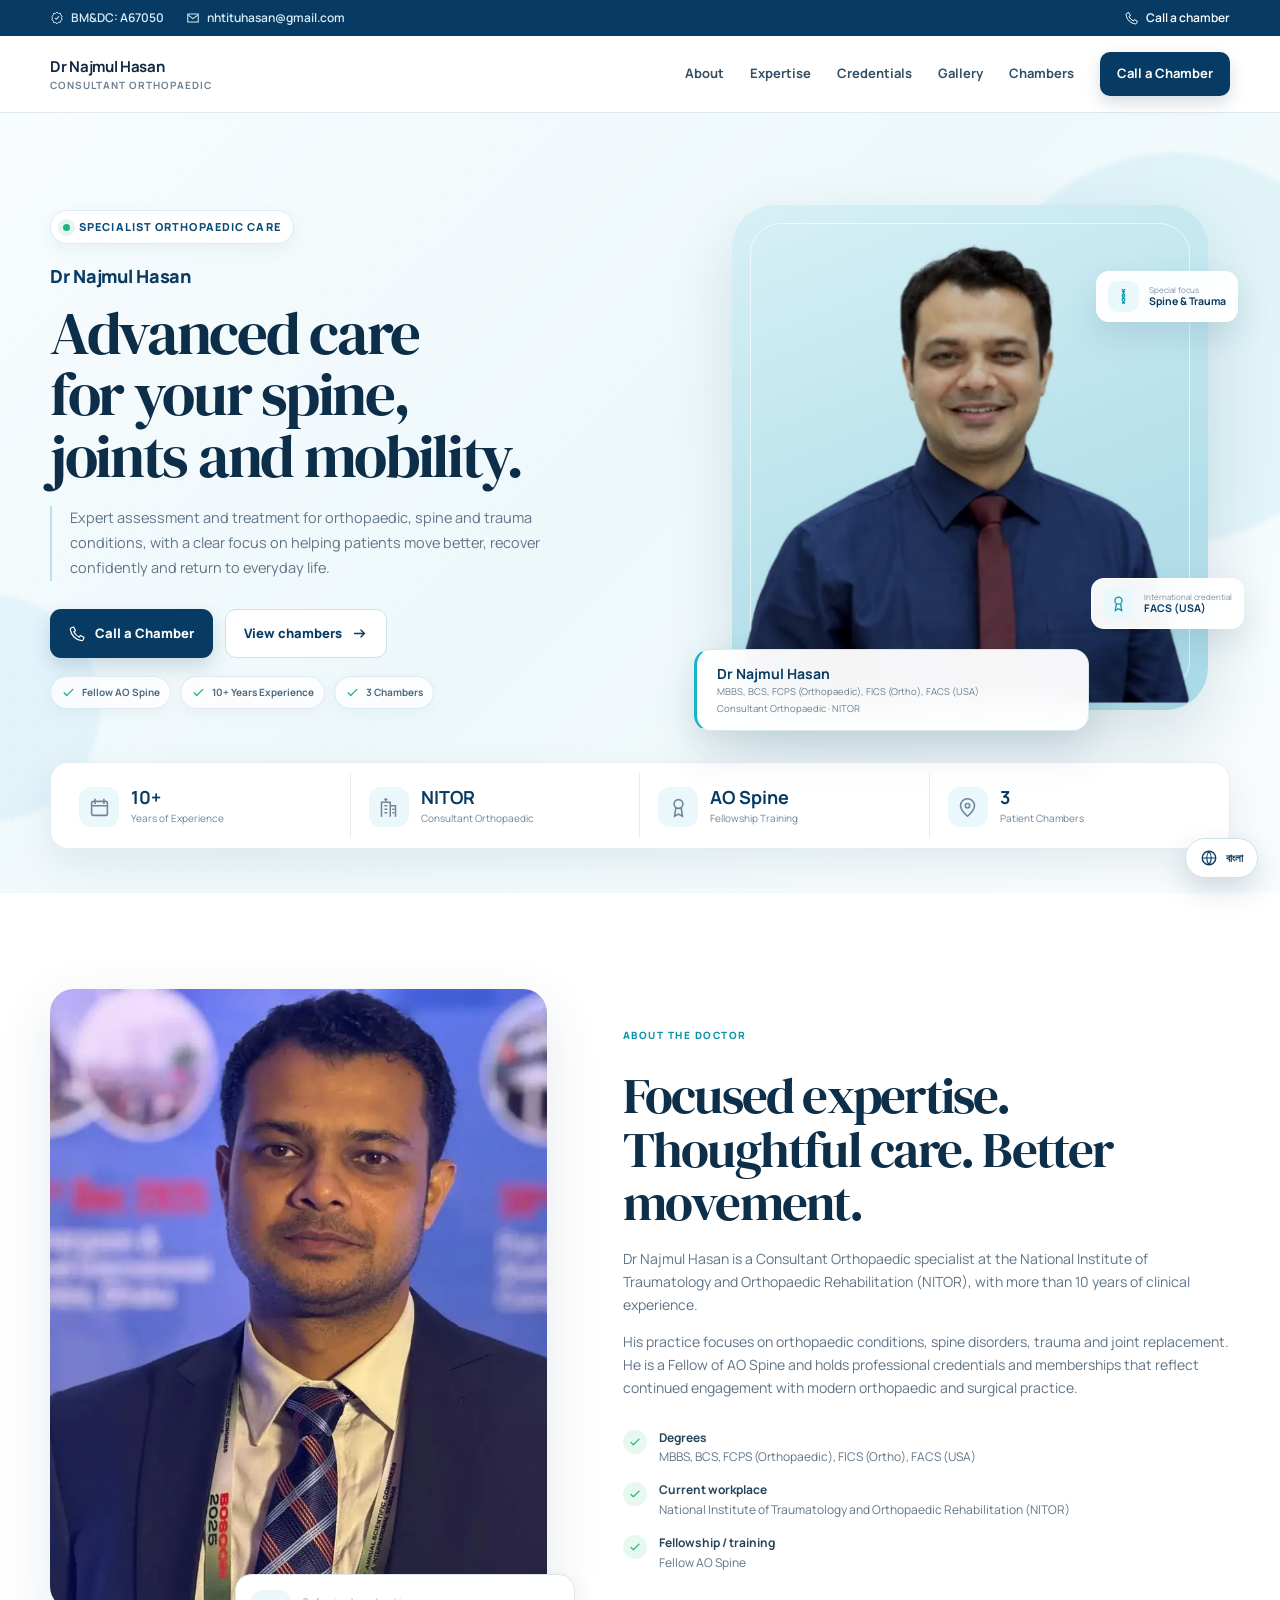
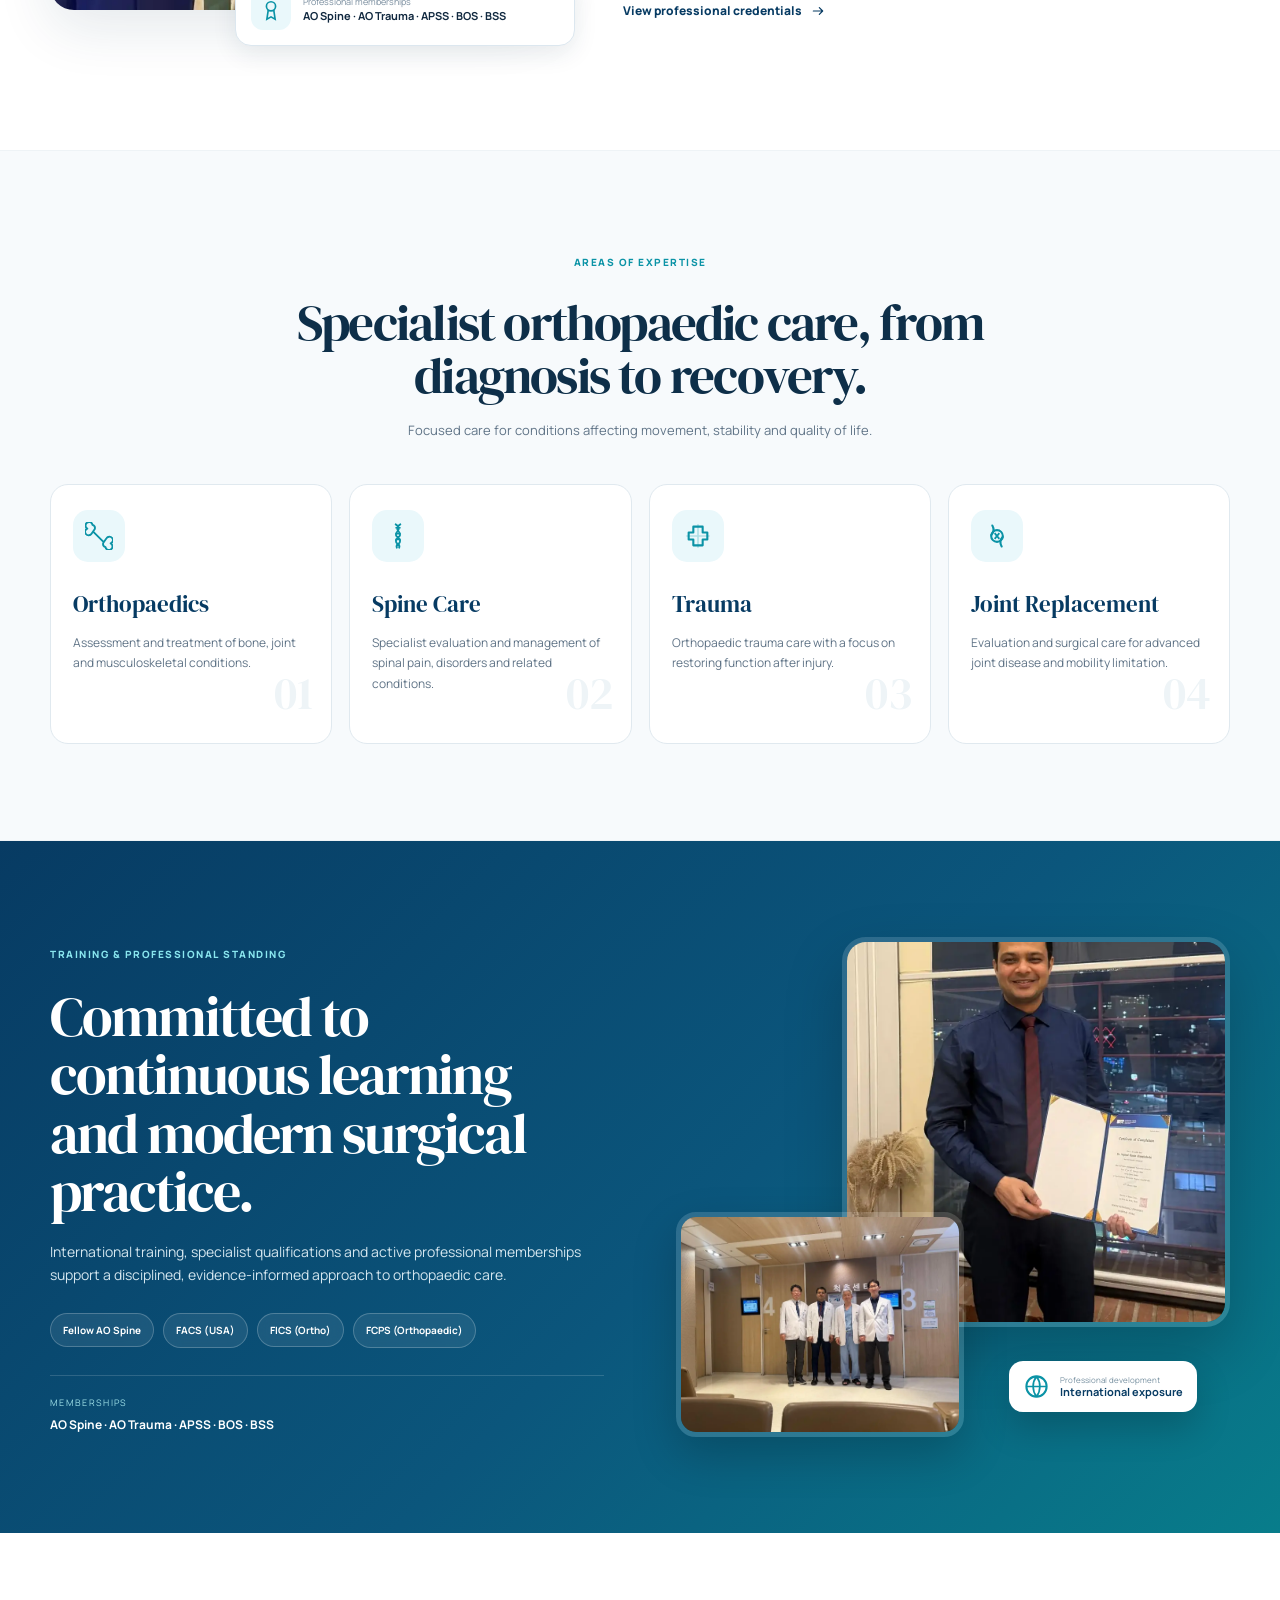
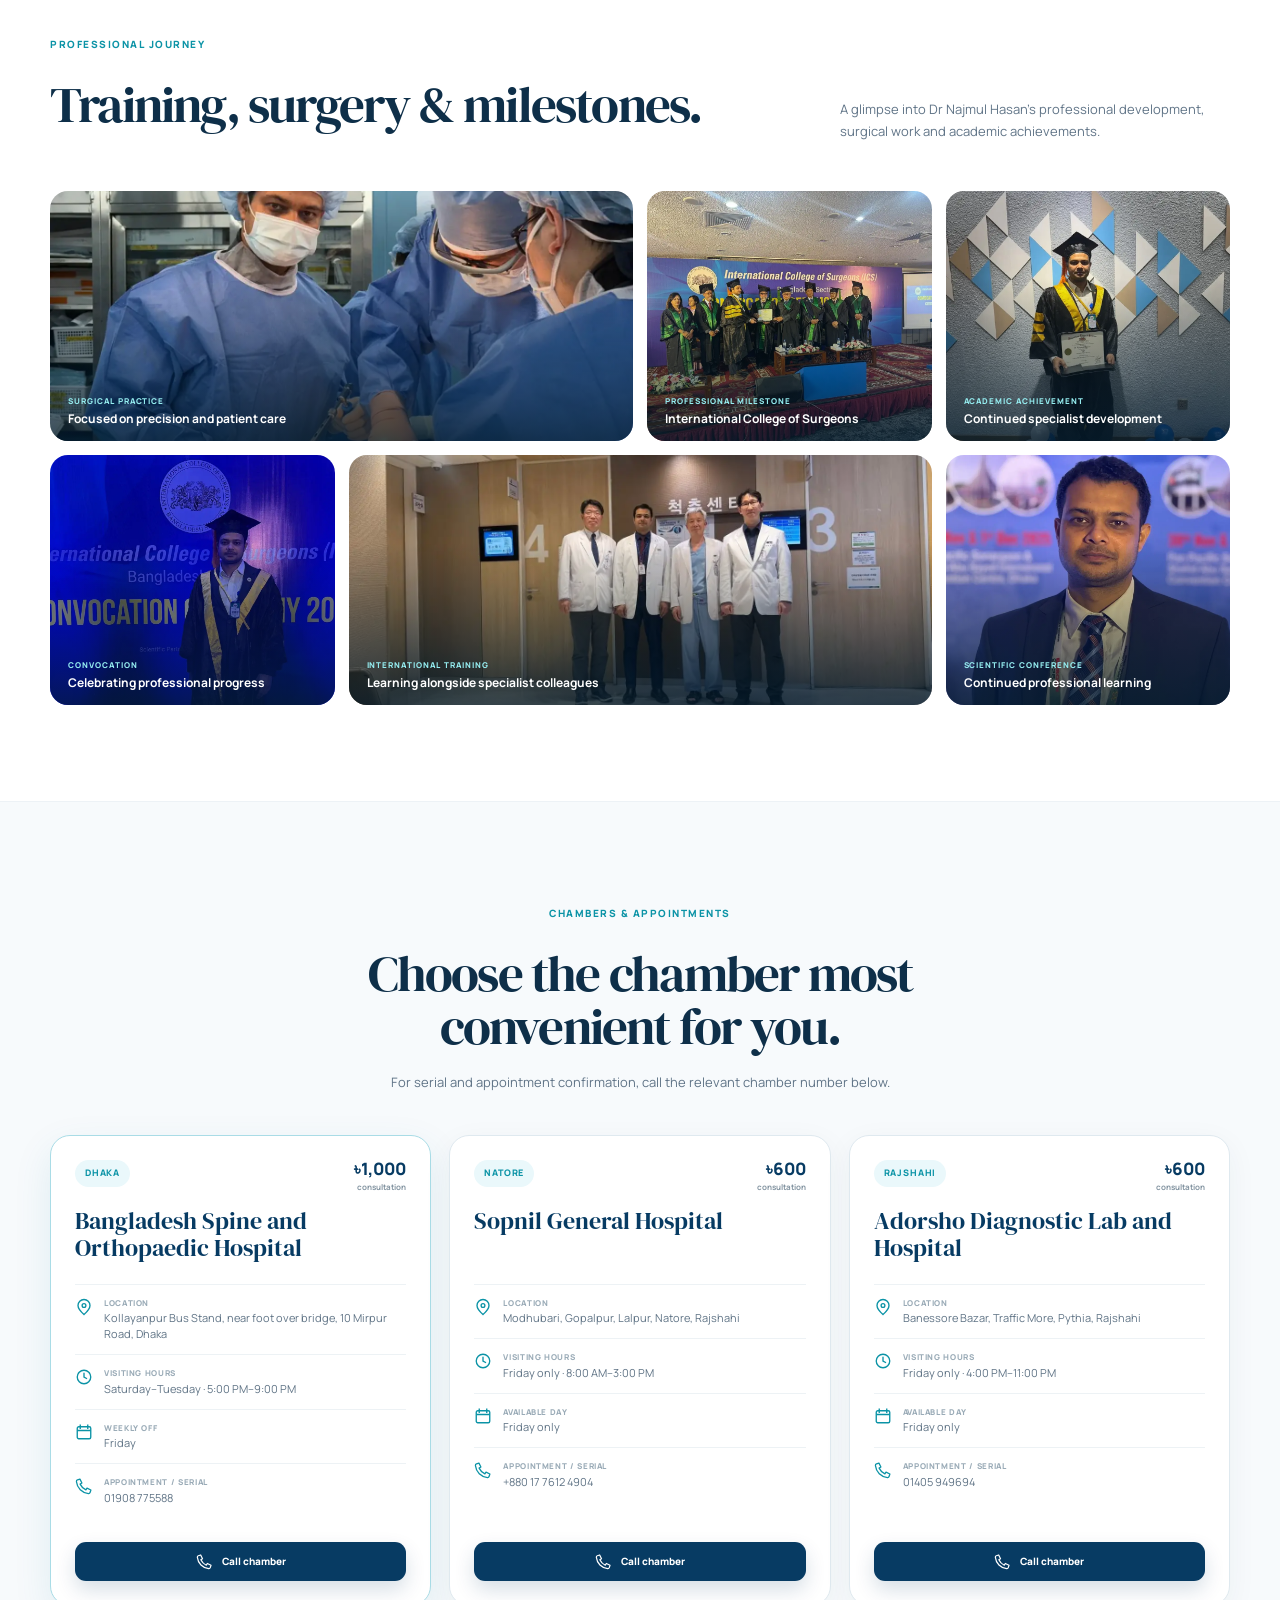
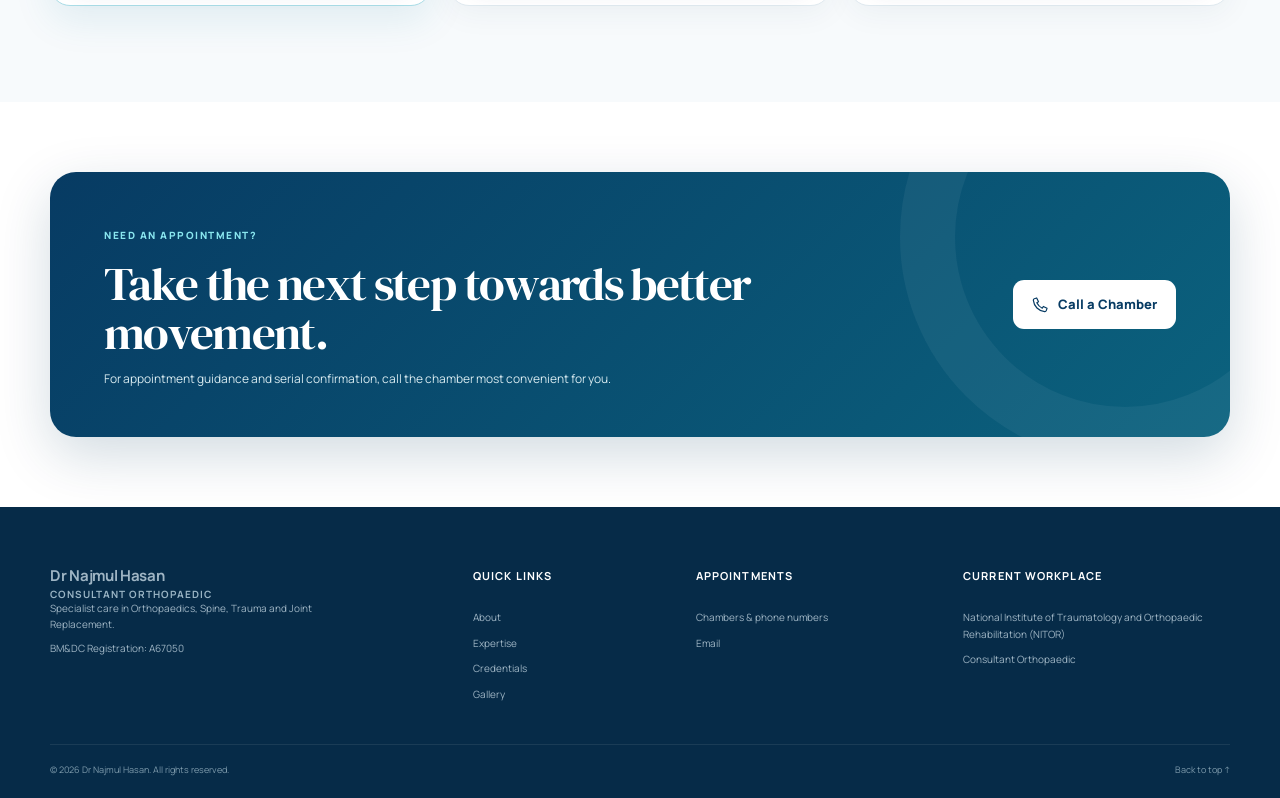
==== index.html @ d7fd998d "Add files via upload Complete files uploaded" ====
<!DOCTYPE html>

<html dir="ltr" lang="en">
<head>
<meta charset="utf-8"/>
<meta content="width=device-width, initial-scale=1" name="viewport"/>
<meta content="Dr Najmul Hasan is a Consultant Orthopaedic at NITOR, specialising in orthopaedics, spine, trauma and joint replacement. View chamber locations, visiting hours and appointment numbers in Dhaka, Natore and Rajshahi." name="description"/>
<meta content="#073b63" name="theme-color"/>
<link href="assets/favicon.svg" rel="icon" type="image/svg+xml"/>
<link href="assets/favicon.svg" rel="shortcut icon" type="image/svg+xml"/>
<link href="assets/favicon-64.png" rel="icon" sizes="64x64" type="image/png"/>
<link href="assets/apple-touch-icon.png" rel="apple-touch-icon" sizes="180x180"/>
<meta content="index,follow,max-image-preview:large,max-snippet:-1,max-video-preview:-1" name="robots"/>
<meta content="index,follow,max-image-preview:large,max-snippet:-1,max-video-preview:-1" name="googlebot"/>
<meta content="Dr Najmul Hasan" name="author"/>
<meta content="telephone=yes" name="format-detection"/>
<link href="./" rel="canonical"/>
<meta content="profile" property="og:type"/>
<meta content="Dr Najmul Hasan" property="og:site_name"/>
<meta content="Dr Najmul Hasan | Orthopaedic &amp; Spine Specialist in Bangladesh" property="og:title"/>
<meta content="Consultant Orthopaedic at NITOR specialising in orthopaedics, spine, trauma and joint replacement. Chambers in Dhaka, Natore and Rajshahi." property="og:description"/>
<meta content="assets/images/doctor-headshot.webp" property="og:image"/>
<meta content="en_BD" property="og:locale"/>
<meta content="bn_BD" property="og:locale:alternate"/>
<meta content="summary_large_image" name="twitter:card"/>
<meta content="Dr Najmul Hasan | Orthopaedic &amp; Spine Specialist" name="twitter:title"/>
<meta content="Consultant Orthopaedic at NITOR specialising in orthopaedics, spine, trauma and joint replacement." name="twitter:description"/>
<meta content="assets/images/doctor-headshot.webp" name="twitter:image"/>
<link as="image" fetchpriority="high" href="assets/images/doctor-headshot.webp" rel="preload"/>

<title>Dr Najmul Hasan | Orthopaedic &amp; Spine Specialist in Bangladesh</title>
<link href="https://fonts.googleapis.com" rel="preconnect"/>
<link crossorigin="" href="https://fonts.gstatic.com" rel="preconnect"/>
<link href="https://fonts.googleapis.com/css2?family=DM+Serif+Display&amp;family=Manrope:wght@400;500;600;700;800&amp;family=Noto+Sans+Bengali:wght@400;500;600;700;800&amp;display=swap" rel="stylesheet"/>
<link href="assets/style.css" rel="stylesheet"/>
<script type="application/ld+json">{
  "@context": "https://schema.org",
  "@type": "ProfilePage",
  "name": "Dr Najmul Hasan - Consultant Orthopaedic",
  "url": "./",
  "mainEntity": {
    "@type": "Person",
    "@id": "#dr-najmul-hasan",
    "name": "Dr Najmul Hasan",
    "honorificPrefix": "Dr",
    "image": "assets/images/doctor-headshot.webp",
    "description": "Consultant Orthopaedic specialising in orthopaedics, spine, trauma and joint replacement with more than 10 years of clinical experience.",
    "jobTitle": "Consultant Orthopaedic",
    "email": "mailto:nhtituhasan@gmail.com",
    "telephone": "+8801719166355",
    "identifier": {
      "@type": "PropertyValue",
      "propertyID": "BM&DC Registration",
      "value": "A67050"
    },
    "worksFor": {
      "@type": "Organization",
      "name": "National Institute of Traumatology and Orthopaedic Rehabilitation (NITOR)"
    },
    "knowsAbout": [
      "Orthopaedics",
      "Spine",
      "Trauma",
      "Joint Replacement"
    ],
    "knowsLanguage": [
      "en",
      "bn"
    ],
    "hasCredential": [
      {
        "@type": "EducationalOccupationalCredential",
        "name": "MBBS"
      },
      {
        "@type": "EducationalOccupationalCredential",
        "name": "BCS"
      },
      {
        "@type": "EducationalOccupationalCredential",
        "name": "FCPS (Orthopaedic)"
      },
      {
        "@type": "EducationalOccupationalCredential",
        "name": "FICS (Ortho)"
      },
      {
        "@type": "EducationalOccupationalCredential",
        "name": "FACS (USA)"
      },
      {
        "@type": "EducationalOccupationalCredential",
        "name": "Fellow AO Spine"
      }
    ],
    "memberOf": [
      {
        "@type": "Organization",
        "name": "AO Spine"
      },
      {
        "@type": "Organization",
        "name": "AO Trauma"
      },
      {
        "@type": "Organization",
        "name": "APSS"
      },
      {
        "@type": "Organization",
        "name": "BOS"
      },
      {
        "@type": "Organization",
        "name": "BSS"
      }
    ],
    "workLocation": [
      {
        "@type": "Place",
        "name": "Bangladesh Spine and Orthopaedic Hospital",
        "telephone": "+8801908775588",
        "address": {
          "@type": "PostalAddress",
          "streetAddress": "Kollayanpur Bus Stand, near foot over bridge, 10 Mirpur Road",
          "addressLocality": "Dhaka",
          "addressCountry": "BD"
        }
      },
      {
        "@type": "Place",
        "name": "Sopnil General Hospital",
        "telephone": "+8801776124904",
        "address": {
          "@type": "PostalAddress",
          "streetAddress": "Modhubari, Gopalpur, Lalpur",
          "addressLocality": "Natore",
          "addressRegion": "Rajshahi",
          "addressCountry": "BD"
        }
      },
      {
        "@type": "Place",
        "name": "Adorsho Diagnostic Lab and Hospital",
        "telephone": "+8801405949694",
        "address": {
          "@type": "PostalAddress",
          "streetAddress": "Banessore Bazar, Traffic More, Pythia",
          "addressLocality": "Rajshahi",
          "addressCountry": "BD"
        }
      }
    ]
  }
}</script></head>
<body>
<a class="skip-link" href="#main">Skip to content</a>
<div class="topbar">
<div class="container topbar-inner">
<div class="topbar-left">
<span><svg aria-hidden="true"><use href="#i-badge"></use></svg> BM&amp;DC: A67050</span>
<a href="mailto:nhtituhasan@gmail.com"><svg aria-hidden="true"><use href="#i-mail"></use></svg> nhtituhasan@gmail.com</a>
</div>
<a class="topbar-chambers" href="#chambers"><svg aria-hidden="true"><use href="#i-phone"></use></svg> Call a chamber</a>
</div>
</div>
<header class="site-header" id="home">
<div class="container nav-wrap">
<a aria-label="Dr Najmul Hasan homepage" class="brand" href="#home">

<span class="brand-copy"><strong>Dr Najmul Hasan</strong><small>Consultant Orthopaedic</small></span>
</a>
<button aria-controls="primary-nav" aria-expanded="false" aria-label="Open menu" class="menu-toggle">
<span></span><span></span><span></span>
</button>
<nav aria-label="Primary navigation" class="primary-nav" id="primary-nav">
<a href="#about">About</a>
<a href="#expertise">Expertise</a>
<a href="#credentials">Credentials</a>
<a href="#gallery">Gallery</a>
<a href="#chambers">Chambers</a>
<a class="nav-cta" href="#chambers">Call a Chamber</a>
</nav>
</div>
</header>
<main id="main">
<section class="hero section-pad">
<div class="hero-orb hero-orb-one"></div>
<div class="hero-orb hero-orb-two"></div>
<div class="container hero-grid">
<div class="hero-copy reveal">
<span class="eyebrow"><span class="dot"></span> Specialist Orthopaedic Care</span>
<h1><span class="hero-name-line">Dr Najmul Hasan </span><span class="hero-title-line">Advanced care for your spine, joints and mobility.</span></h1>
<p class="hero-lead">Expert assessment and treatment for orthopaedic, spine and trauma conditions, with a clear focus on helping patients move better, recover confidently and return to everyday life.</p>
<div class="hero-actions">
<a class="btn btn-primary" href="#chambers"><svg aria-hidden="true"><use href="#i-phone"></use></svg> Call a Chamber</a>
<a class="btn btn-secondary" href="#chambers">View chambers <svg aria-hidden="true"><use href="#i-arrow"></use></svg></a>
</div>
<div class="hero-trust">
<span><svg aria-hidden="true"><use href="#i-check"></use></svg> Fellow AO Spine</span>
<span><svg aria-hidden="true"><use href="#i-check"></use></svg> 10+ Years Experience</span>
<span><svg aria-hidden="true"><use href="#i-check"></use></svg> 3 Chambers</span>
</div>
</div>
<div class="hero-visual reveal delay-1">
<div class="hero-image-frame">
<div class="hero-image-bg"></div>
<img alt="Dr Najmul Hasan" decoding="async" fetchpriority="high" height="1004" loading="eager" src="assets/images/doctor-headshot.webp" width="984"/>
<div class="hero-identity hero-profile-card">
<strong>Dr Najmul Hasan</strong>
<span>MBBS, BCS, FCPS (Orthopaedic), FICS (Ortho), FACS (USA)</span>
<span>Consultant Orthopaedic · NITOR</span>
</div>
<div class="floating-card fc-one">
<span class="icon-pill"><svg aria-hidden="true"><use href="#i-spine"></use></svg></span>
<span><small>Special focus</small><strong>Spine &amp; Trauma</strong></span>
</div>
<div class="floating-card fc-two">
<span class="icon-pill"><svg aria-hidden="true"><use href="#i-award"></use></svg></span>
<span><small>International credential</small><strong>FACS (USA)</strong></span>
</div>
</div>
</div>
</div>
<div aria-label="Professional highlights" class="container hero-stats reveal delay-2">
<article><span class="stat-icon"><svg aria-hidden="true"><use href="#i-calendar"></use></svg></span><div><strong>10+</strong><span>Years of Experience</span></div></article>
<article><span class="stat-icon"><svg aria-hidden="true"><use href="#i-hospital"></use></svg></span><div><strong>NITOR</strong><span>Consultant Orthopaedic</span></div></article>
<article><span class="stat-icon"><svg aria-hidden="true"><use href="#i-award"></use></svg></span><div><strong>AO Spine</strong><span>Fellowship Training</span></div></article>
<article><span class="stat-icon"><svg aria-hidden="true"><use href="#i-pin"></use></svg></span><div><strong>3</strong><span>Patient Chambers</span></div></article>
</div>
</section>
<section class="about section-pad" id="about">
<div class="container about-grid">
<div class="about-media reveal">
<div class="about-main-img">
<img alt="Dr Najmul Hasan at a professional medical conference" decoding="async" height="960" loading="lazy" src="assets/images/conference-portrait.webp" width="1280"/>
</div>
<div class="about-mini-card">
<span class="mini-icon"><svg aria-hidden="true"><use href="#i-award"></use></svg></span>
<div><small>Professional memberships</small><strong>AO Spine · AO Trauma · APSS · BOS · BSS</strong></div>
</div>
</div>
<div class="about-copy reveal delay-1">
<span class="section-kicker">About the doctor</span>
<h2>Focused expertise. Thoughtful care. Better movement.</h2>
<p>Dr Najmul Hasan is a Consultant Orthopaedic specialist at the National Institute of Traumatology and Orthopaedic Rehabilitation (NITOR), with more than 10 years of clinical experience.</p>
<p>His practice focuses on orthopaedic conditions, spine disorders, trauma and joint replacement. He is a Fellow of AO Spine and holds professional credentials and memberships that reflect continued engagement with modern orthopaedic and surgical practice.</p>
<div class="credential-list">
<div><span class="check"><svg aria-hidden="true"><use href="#i-check"></use></svg></span><p><strong>Degrees</strong><br/>MBBS, BCS, FCPS (Orthopaedic), FICS (Ortho), FACS (USA)</p></div>
<div><span class="check"><svg aria-hidden="true"><use href="#i-check"></use></svg></span><p><strong>Current workplace</strong><br/>National Institute of Traumatology and Orthopaedic Rehabilitation (NITOR)</p></div>
<div><span class="check"><svg aria-hidden="true"><use href="#i-check"></use></svg></span><p><strong>Fellowship / training</strong><br/>Fellow AO Spine</p></div>
</div>
<a class="text-link" href="#credentials">View professional credentials <svg aria-hidden="true"><use href="#i-arrow"></use></svg></a>
</div>
</div>
</section>
<section class="expertise section-pad" id="expertise">
<div class="container">
<div class="section-heading centered reveal">
<span class="section-kicker">Areas of expertise</span>
<h2>Specialist orthopaedic care, from diagnosis to recovery.</h2>
<p>Focused care for conditions affecting movement, stability and quality of life.</p>
</div>
<div class="expertise-grid">
<article class="service-card reveal"><span class="service-icon"><svg aria-hidden="true"><use href="#i-bone"></use></svg></span><h3>Orthopaedics</h3><p>Assessment and treatment of bone, joint and musculoskeletal conditions.</p><span class="service-number">01</span></article>
<article class="service-card reveal delay-1"><span class="service-icon"><svg aria-hidden="true"><use href="#i-spine"></use></svg></span><h3>Spine Care</h3><p>Specialist evaluation and management of spinal pain, disorders and related conditions.</p><span class="service-number">02</span></article>
<article class="service-card reveal delay-2"><span class="service-icon"><svg aria-hidden="true"><use href="#i-trauma"></use></svg></span><h3>Trauma</h3><p>Orthopaedic trauma care with a focus on restoring function after injury.</p><span class="service-number">03</span></article>
<article class="service-card reveal delay-3"><span class="service-icon"><svg aria-hidden="true"><use href="#i-joint"></use></svg></span><h3>Joint Replacement</h3><p>Evaluation and surgical care for advanced joint disease and mobility limitation.</p><span class="service-number">04</span></article>
</div>
</div>
</section>
<section class="credentials section-pad" id="credentials">
<div class="container credentials-grid">
<div class="credentials-copy reveal">
<span class="section-kicker light">Training &amp; professional standing</span>
<h2>Committed to continuous learning and modern surgical practice.</h2>
<p>International training, specialist qualifications and active professional memberships support a disciplined, evidence-informed approach to orthopaedic care.</p>
<div class="credential-pills">
<span>Fellow AO Spine</span><span>FACS (USA)</span><span>FICS (Ortho)</span><span>FCPS (Orthopaedic)</span>
</div>
<div class="membership-row">
<small>MEMBERSHIPS</small>
<strong>AO Spine · AO Trauma · APSS · BOS · BSS</strong>
</div>
</div>
<div class="credentials-media reveal delay-1">
<img alt="Dr Najmul Hasan holding a certificate of completion" class="cred-img-main" decoding="async" height="1280" loading="lazy" src="assets/images/certificate.webp" width="960"/>
<img alt="Dr Najmul Hasan with medical colleagues during international training" class="cred-img-small" decoding="async" height="960" loading="lazy" src="assets/images/international-training.webp" width="1280"/>
<div class="cred-tag"><svg aria-hidden="true"><use href="#i-globe"></use></svg><span><small>Professional development</small><strong>International exposure</strong></span></div>
</div>
</div>
</section>
<section class="gallery section-pad" id="gallery">
<div class="container">
<div class="section-heading split reveal">
<div><span class="section-kicker">Professional journey</span><h2>Training, surgery &amp; milestones.</h2></div>
<p>A glimpse into Dr Najmul Hasan's professional development, surgical work and academic achievements.</p>
</div>
<div class="gallery-grid">
<figure class="gallery-card gallery-wide reveal"><img alt="Dr Najmul Hasan participating in an orthopaedic surgery" decoding="async" height="960" loading="lazy" src="assets/images/surgery.webp" width="1280"/><figcaption><span>Surgical Practice</span><strong>Focused on precision and patient care</strong></figcaption></figure>
<figure class="gallery-card reveal delay-1"><img alt="Dr Najmul Hasan at an International College of Surgeons ceremony" decoding="async" height="960" loading="lazy" src="assets/images/ics-ceremony.webp" width="1280"/><figcaption><span>Professional Milestone</span><strong>International College of Surgeons</strong></figcaption></figure>
<figure class="gallery-card reveal delay-2"><img alt="Dr Najmul Hasan at a graduation ceremony" decoding="async" height="1280" loading="lazy" src="assets/images/graduation.webp" width="960"/><figcaption><span>Academic Achievement</span><strong>Continued specialist development</strong></figcaption></figure>
<figure class="gallery-card reveal"><img alt="Dr Najmul Hasan at an International College of Surgeons convocation" decoding="async" height="960" loading="lazy" src="assets/images/ics-convocation.webp" width="1280"/><figcaption><span>Convocation</span><strong>Celebrating professional progress</strong></figcaption></figure>
<figure class="gallery-card gallery-wide reveal delay-1"><img alt="Dr Najmul Hasan with colleagues during international medical training" decoding="async" height="960" loading="lazy" src="assets/images/international-training.webp" width="1280"/><figcaption><span>International Training</span><strong>Learning alongside specialist colleagues</strong></figcaption></figure>
<figure class="gallery-card reveal delay-2"><img alt="Dr Najmul Hasan attending a scientific medical conference" decoding="async" height="960" loading="lazy" src="assets/images/conference-portrait.webp" width="1280"/><figcaption><span>Scientific Conference</span><strong>Continued professional learning</strong></figcaption></figure></div>
</div>
</section>
<section class="chambers section-pad" id="chambers">
<div class="container">
<div class="section-heading centered reveal">
<span class="section-kicker">Chambers &amp; appointments</span>
<h2>Choose the chamber most convenient for you.</h2>
<p>For serial and appointment confirmation, call the relevant chamber number below.</p>
</div>
<div class="chamber-grid">
<article class="chamber-card featured reveal">
<div class="chamber-top"><span class="chamber-badge">Dhaka</span><span class="fee">৳1,000 <small>consultation</small></span></div>
<h3>Bangladesh Spine and Orthopaedic Hospital</h3>
<ul class="chamber-details">
<li><svg aria-hidden="true"><use href="#i-pin"></use></svg><span><small>Location</small>Kollayanpur Bus Stand, near foot over bridge, 10 Mirpur Road, Dhaka</span></li>
<li><svg aria-hidden="true"><use href="#i-clock"></use></svg><span><small>Visiting hours</small>Saturday–Tuesday · 5:00 PM–9:00 PM</span></li>
<li><svg aria-hidden="true"><use href="#i-calendar"></use></svg><span><small>Weekly off</small>Friday</span></li>
<li><svg aria-hidden="true"><use href="#i-phone"></use></svg><span><small>Appointment / Serial</small>01908 775588</span></li>
</ul>
<div class="chamber-actions"><a class="btn btn-primary btn-small" href="tel:+8801908775588"><svg aria-hidden="true"><use href="#i-phone"></use></svg> Call chamber</a></div>
</article>
<article class="chamber-card reveal delay-1">
<div class="chamber-top"><span class="chamber-badge">Natore</span><span class="fee">৳600 <small>consultation</small></span></div>
<h3>Sopnil General Hospital</h3>
<ul class="chamber-details">
<li><svg aria-hidden="true"><use href="#i-pin"></use></svg><span><small>Location</small>Modhubari, Gopalpur, Lalpur, Natore, Rajshahi</span></li>
<li><svg aria-hidden="true"><use href="#i-clock"></use></svg><span><small>Visiting hours</small>Friday only · 8:00 AM–3:00 PM</span></li>
<li><svg aria-hidden="true"><use href="#i-calendar"></use></svg><span><small>Available day</small>Friday only</span></li>
<li><svg aria-hidden="true"><use href="#i-phone"></use></svg><span><small>Appointment / Serial</small>+880 17 7612 4904</span></li>
</ul>
<div class="chamber-actions"><a class="btn btn-primary btn-small" href="tel:+8801776124904"><svg aria-hidden="true"><use href="#i-phone"></use></svg> Call chamber</a></div>
</article>
<article class="chamber-card reveal delay-2">
<div class="chamber-top"><span class="chamber-badge">Rajshahi</span><span class="fee">৳600 <small>consultation</small></span></div>
<h3>Adorsho Diagnostic Lab and Hospital</h3>
<ul class="chamber-details">
<li><svg aria-hidden="true"><use href="#i-pin"></use></svg><span><small>Location</small>Banessore Bazar, Traffic More, Pythia, Rajshahi</span></li>
<li><svg aria-hidden="true"><use href="#i-clock"></use></svg><span><small>Visiting hours</small>Friday only · 4:00 PM–11:00 PM</span></li>
<li><svg aria-hidden="true"><use href="#i-calendar"></use></svg><span><small>Available day</small>Friday only</span></li>
<li><svg aria-hidden="true"><use href="#i-phone"></use></svg><span><small>Appointment / Serial</small>01405 949694</span></li>
</ul>
<div class="chamber-actions"><a class="btn btn-primary btn-small" href="tel:+8801405949694"><svg aria-hidden="true"><use href="#i-phone"></use></svg> Call chamber</a></div>
</article>
</div>
</div>
</section>
<section class="contact-cta section-pad">
<div class="container cta-panel reveal">
<div class="cta-copy"><span class="section-kicker light">Need an appointment?</span><h2>Take the next step towards better movement.</h2><p>For appointment guidance and serial confirmation, call the chamber most convenient for you.</p></div>
<div class="cta-actions"><a class="btn btn-white" href="#chambers"><svg aria-hidden="true"><use href="#i-phone"></use></svg> Call a Chamber</a></div>
</div>
</section>
</main>
<footer class="footer">
<div class="container footer-grid">
<div class="footer-brand">
<a class="brand brand-light" href="#home"><span class="brand-copy"><strong>Dr Najmul Hasan</strong><small>Consultant Orthopaedic</small></span></a>
<p>Specialist care in Orthopaedics, Spine, Trauma and Joint Replacement.</p>
<span class="bmdc-footer">BM&amp;DC Registration: A67050</span>
</div>
<div><h4>Quick links</h4><a href="#about">About</a><a href="#expertise">Expertise</a><a href="#credentials">Credentials</a><a href="#gallery">Gallery</a></div>
<div><h4>Appointments</h4><a href="#chambers">Chambers &amp; phone numbers</a><a href="mailto:nhtituhasan@gmail.com">Email</a></div>
<div><h4>Current workplace</h4><p>National Institute of Traumatology and Orthopaedic Rehabilitation (NITOR)</p><span>Consultant Orthopaedic</span></div>
</div>
<div class="container footer-bottom"><span>© <span id="year"></span> Dr Najmul Hasan. All rights reserved.</span><a href="#home">Back to top ↑</a></div>
</footer>
<button aria-label="Translate key information to Bangla" aria-pressed="false" class="floating-translate" type="button"><svg aria-hidden="true"><use href="#i-globe"></use></svg><span>বাংলা</span></button>
<svg aria-hidden="true" class="svg-sprite" height="0" width="0">
<symbol id="i-mail" viewbox="0 0 24 24"><path d="M3 5h18v14H3z" fill="none" rx="2" stroke="currentColor" stroke-width="1.8"></path><path d="m4 7 8 6 8-6" fill="none" stroke="currentColor" stroke-width="1.8"></path></symbol>
<symbol id="i-badge" viewbox="0 0 24 24"><path d="M12 2l2.4 2.1 3.2-.2.7 3.1 2.6 1.8-1.3 2.9 1.3 2.9-2.6 1.8-.7 3.1-3.2-.2L12 22l-2.4-2.1-3.2.2-.7-3.1-2.6-1.8 1.3-2.9-1.3-2.9L5.7 7l.7-3.1 3.2.2z" fill="none" stroke="currentColor" stroke-width="1.6"></path><path d="m8.5 12 2.2 2.2 4.8-5" fill="none" stroke="currentColor" stroke-width="1.8"></path></symbol>
<symbol id="i-arrow" viewbox="0 0 24 24"><path d="M5 12h14M14 7l5 5-5 5" fill="none" stroke="currentColor" stroke-linecap="round" stroke-linejoin="round" stroke-width="1.8"></path></symbol>
<symbol id="i-check" viewbox="0 0 24 24"><path d="m5 12.5 4.2 4.2L19 7" fill="none" stroke="currentColor" stroke-linecap="round" stroke-linejoin="round" stroke-width="2"></path></symbol>
<symbol id="i-award" viewbox="0 0 24 24"><circle cx="12" cy="8" fill="none" r="5" stroke="currentColor" stroke-width="1.8"></circle><path d="M9 12.2 7.5 22 12 19.5 16.5 22 15 12.2" fill="none" stroke="currentColor" stroke-width="1.8"></path></symbol>
<symbol id="i-calendar" viewbox="0 0 24 24"><rect fill="none" height="16" rx="2" stroke="currentColor" stroke-width="1.8" width="18" x="3" y="5"></rect><path d="M7 2v6M17 2v6M3 10h18" fill="none" stroke="currentColor" stroke-width="1.8"></path></symbol>
<symbol id="i-hospital" viewbox="0 0 24 24"><path d="M4 22V6h10v16M14 10h6v12M8 10h2M8 14h2M8 18h2M17 14h1M17 18h1" fill="none" stroke="currentColor" stroke-linecap="round" stroke-width="1.7"></path><path d="M7 3h4M9 1v4" stroke="currentColor" stroke-width="1.7"></path></symbol>
<symbol id="i-pin" viewbox="0 0 24 24"><path d="M20 10c0 5-8 12-8 12S4 15 4 10a8 8 0 1 1 16 0z" fill="none" stroke="currentColor" stroke-width="1.8"></path><circle cx="12" cy="10" fill="none" r="2.5" stroke="currentColor" stroke-width="1.8"></circle></symbol>
<symbol id="i-clock" viewbox="0 0 24 24"><circle cx="12" cy="12" fill="none" r="9" stroke="currentColor" stroke-width="1.8"></circle><path d="M12 7v5l3.5 2" fill="none" stroke="currentColor" stroke-linecap="round" stroke-width="1.8"></path></symbol>
<symbol id="i-phone" viewbox="0 0 24 24"><path d="M6.6 2.8 9.2 8 6.8 9.5a16.8 16.8 0 0 0 7.7 7.7l1.5-2.4 5.2 2.6-1.1 3.3c-.3.9-1.2 1.5-2.2 1.4C9.2 21.1 2.9 14.8 1.9 6.1c-.1-1 .5-1.9 1.4-2.2z" fill="none" stroke="currentColor" stroke-linejoin="round" stroke-width="1.7"></path></symbol>
<symbol id="i-globe" viewbox="0 0 24 24"><circle cx="12" cy="12" fill="none" r="9" stroke="currentColor" stroke-width="1.8"></circle><path d="M3 12h18M12 3a15 15 0 0 1 0 18M12 3a15 15 0 0 0 0 18" fill="none" stroke="currentColor" stroke-width="1.5"></path></symbol>
<symbol id="i-bone" viewbox="0 0 24 24"><path d="M7.2 8.4 15.6 16.8M5.6 10A3 3 0 1 1 2 5.6a3 3 0 1 1 4.4-3.2A3 3 0 0 1 8.4 6l-2.8 4zM18.4 14A3 3 0 1 1 22 18.4a3 3 0 1 1-4.4 3.2 3 3 0 0 1-2-3.6l2.8-4z" fill="none" stroke="currentColor" stroke-linecap="round" stroke-linejoin="round" stroke-width="1.6"></path></symbol>
<symbol id="i-spine" viewbox="0 0 24 24"><path d="M10 2c3 1.6 3.5 4.2 1.4 6.2-2 2-1.3 4.1.7 5.3 2.2 1.3 2.3 4.1.2 5.2-1.4.8-1.8 2-1.3 3.3M14 2c-3 1.6-3.5 4.2-1.4 6.2 2 2 1.3 4.1-.7 5.3-2.2 1.3-2.3 4.1-.2 5.2 1.4.8 1.8 2 1.3 3.3" fill="none" stroke="currentColor" stroke-linecap="round" stroke-width="1.6"></path><path d="M9.8 5h4.4M9.8 10h4.4M9.7 15h4.6M10.3 20h3.4" stroke="currentColor" stroke-width="1.3"></path></symbol>
<symbol id="i-trauma" viewbox="0 0 24 24"><path d="M12 2v20M2 12h20" fill="none" opacity=".25" stroke="currentColor" stroke-width="1.4"></path><path d="M8 4h8v5h4v6h-4v5H8v-5H4V9h4z" fill="none" stroke="currentColor" stroke-linejoin="round" stroke-width="1.8"></path></symbol>
<symbol id="i-joint" viewbox="0 0 24 24"><path d="M8 3c1.8 3.2 1.4 5.8-.9 8.1M16 21c-1.8-3.2-1.4-5.8.9-8.1" fill="none" stroke="currentColor" stroke-linecap="round" stroke-width="1.8"></path><circle cx="12" cy="12" fill="none" r="5" stroke="currentColor" stroke-width="1.8"></circle><path d="M10 9.5 14 14.5M14 9.5 10 14.5" stroke="currentColor" stroke-width="1.5"></path></symbol>
</svg>
<script src="assets/script.js"></script>
</body>
</html>
---- assets/style.css ----
:root{
  --navy:#073b63;
  --navy-2:#0b4d78;
  --ink:#10283f;
  --muted:#607487;
  --line:#dce7ef;
  --sky:#eaf6fb;
  --cyan:#16b5c8;
  --cyan-dark:#0b93a6;
  --green:#20b77a;
  --white:#fff;
  --off:#f7fafc;
  --shadow:0 18px 55px rgba(18,55,82,.11);
  --shadow-sm:0 8px 24px rgba(18,55,82,.09);
  --radius:24px;
  --container:1180px;
}
*{box-sizing:border-box}
html{scroll-behavior:smooth}
body{margin:0;color:var(--ink);font-family:"Manrope",system-ui,-apple-system,BlinkMacSystemFont,"Segoe UI",sans-serif;background:#fff;line-height:1.65;-webkit-font-smoothing:antialiased}
img{max-width:100%;display:block}
a{color:inherit;text-decoration:none}
button,input,textarea{font:inherit}
.container{width:min(var(--container),calc(100% - 40px));margin-inline:auto}
.section-pad{padding:96px 0}
.skip-link{position:fixed;left:12px;top:-100px;background:#fff;padding:10px 14px;z-index:10000;border-radius:8px;box-shadow:var(--shadow-sm)}
.skip-link:focus{top:12px}
.svg-sprite{position:absolute;pointer-events:none}

.topbar{background:var(--navy);color:#d8ebf7;font-size:12px;font-weight:600}
.topbar-inner{min-height:36px;display:flex;align-items:center;justify-content:space-between;gap:20px}
.topbar-left{display:flex;align-items:center;gap:22px}
.topbar span,.topbar a{display:inline-flex;align-items:center;gap:7px}
.topbar svg{width:14px;height:14px;fill:currentColor}
.topbar-chambers{color:#fff}
.site-header{position:sticky;top:0;background:rgba(255,255,255,.94);backdrop-filter:blur(16px);z-index:100;border-bottom:1px solid rgba(220,231,239,.9)}
.nav-wrap{min-height:76px;display:flex;align-items:center;justify-content:space-between;gap:28px}
.brand{display:flex;align-items:center;gap:11px;min-width:max-content}
.brand-mark{width:42px;height:42px;display:grid;place-items:center;border-radius:13px;background:linear-gradient(145deg,var(--cyan),var(--navy-2));color:#fff;box-shadow:0 8px 20px rgba(22,181,200,.22)}
.brand-mark svg{width:26px;height:26px;fill:currentColor}
.brand-copy{display:flex;flex-direction:column;line-height:1.2}
.brand-copy strong{font-size:15px;letter-spacing:-.02em}
.brand-copy small{font-size:10px;color:#6e8192;margin-top:3px;text-transform:uppercase;letter-spacing:.1em;font-weight:700}
.primary-nav{display:flex;align-items:center;gap:26px;font-size:13px;font-weight:700;color:#344e63}
.primary-nav>a:not(.nav-cta){position:relative;padding:10px 0}
.primary-nav>a:not(.nav-cta)::after{content:"";position:absolute;left:0;bottom:4px;width:0;height:2px;background:var(--cyan);transition:.25s}
.primary-nav>a:not(.nav-cta):hover::after{width:100%}
.nav-cta{background:var(--navy);color:#fff;padding:11px 17px;border-radius:10px;box-shadow:0 7px 16px rgba(7,59,99,.17);transition:.25s}
.nav-cta:hover{transform:translateY(-1px);background:var(--navy-2)}
.menu-toggle{display:none;border:0;background:transparent;padding:8px;cursor:pointer}
.menu-toggle span{display:block;width:24px;height:2px;background:var(--navy);margin:5px 0;border-radius:3px}

.hero{position:relative;overflow:hidden;background:linear-gradient(145deg,#f5fbfe 0%,#eef8fb 54%,#fff 100%);padding-top:78px;padding-bottom:52px}
.hero::before{content:"";position:absolute;inset:0;background-image:radial-gradient(rgba(7,59,99,.07) 1px,transparent 1px);background-size:22px 22px;mask-image:linear-gradient(to right,rgba(0,0,0,.6),transparent 55%);pointer-events:none}
.hero-orb{position:absolute;border-radius:50%;filter:blur(2px);pointer-events:none}
.hero-orb-one{width:390px;height:390px;background:rgba(22,181,200,.08);right:-90px;top:40px}
.hero-orb-two{width:230px;height:230px;background:rgba(35,168,226,.07);left:-130px;bottom:70px}
.hero-grid{position:relative;display:grid;grid-template-columns:1.04fr .96fr;align-items:center;gap:68px}
.eyebrow{display:inline-flex;align-items:center;gap:9px;padding:7px 12px;background:#fff;border:1px solid #dcecf2;border-radius:999px;color:var(--navy-2);font-size:11px;text-transform:uppercase;letter-spacing:.1em;font-weight:800;box-shadow:0 6px 18px rgba(11,77,120,.06)}
.dot{width:7px;height:7px;border-radius:50%;background:var(--green);box-shadow:0 0 0 5px rgba(32,183,122,.12)}
.hero h1,.section-heading h2,.about h2,.credentials h2,.cta-panel h2{font-family:"DM Serif Display",Georgia,serif;font-weight:400;letter-spacing:-.035em;line-height:1.04;margin:18px 0}
.hero h1{font-size:clamp(44px,5.4vw,72px);max-width:780px;color:#0d2e49}
.hero h1 em{font-style:normal;color:var(--cyan-dark)}
.hero-lead{max-width:650px;font-size:16px;color:var(--muted);margin:0 0 20px}
.hero-identity{display:flex;flex-direction:column;border-left:3px solid var(--cyan);padding-left:16px;margin:25px 0 28px}
.hero-identity strong{font-size:17px;color:var(--navy)}
.hero-identity span{font-size:12px;color:#65798a;margin-top:4px}
.hero-actions{display:flex;flex-wrap:wrap;gap:12px;margin-top:25px}
.btn{display:inline-flex;align-items:center;justify-content:center;gap:9px;border-radius:11px;padding:13px 18px;font-weight:800;font-size:13px;transition:.25s;border:1px solid transparent;cursor:pointer}
.btn svg{width:17px;height:17px;fill:currentColor;flex:0 0 auto}
.btn-primary{background:var(--navy);color:#fff;box-shadow:0 9px 20px rgba(7,59,99,.16)}
.btn-primary:hover{background:var(--navy-2);transform:translateY(-2px)}
.btn-secondary{background:#fff;border-color:#cfe0e9;color:var(--navy)}
.btn-secondary svg{fill:none;stroke:currentColor}
.btn-secondary:hover{border-color:var(--cyan);background:#f9fdff}
.hero-trust{display:flex;flex-wrap:wrap;gap:18px;margin-top:24px;color:#5b7284;font-size:11px;font-weight:700}
.hero-trust span{display:flex;align-items:center;gap:6px}
.hero-trust svg{width:15px;height:15px;color:var(--green)}
.hero-visual{position:relative;min-height:520px;display:flex;align-items:flex-end;justify-content:center}
.hero-image-frame{position:relative;width:min(100%,500px);height:520px;border-radius:42px 42px 22px 22px;overflow:visible}
.hero-image-bg{position:absolute;inset:42px 14px 0 14px;border-radius:35px 35px 20px 20px;background:linear-gradient(165deg,#d5eff7 0%,#b7e0ec 55%,#a4d8e8 100%);box-shadow:var(--shadow)}
.hero-image-bg::before{content:"";position:absolute;inset:22px;border:1px solid rgba(255,255,255,.55);border-radius:27px}
.hero-image-frame>img{position:absolute;inset:auto 26px 0 26px;width:calc(100% - 52px);height:470px;object-fit:cover;object-position:50% 14%;border-radius:32px 32px 18px 18px;mix-blend-mode:multiply;filter:saturate(.96) contrast(1.03)}
.floating-card{position:absolute;background:rgba(255,255,255,.96);backdrop-filter:blur(10px);border:1px solid rgba(255,255,255,.9);border-radius:14px;box-shadow:0 14px 35px rgba(20,67,95,.14);padding:11px 13px;display:flex;align-items:center;gap:10px;z-index:3}
.fc-one{left:-33px;top:125px}.fc-two{right:-18px;bottom:48px}
.icon-pill{width:34px;height:34px;border-radius:10px;background:#e9f9fb;color:var(--cyan-dark);display:grid;place-items:center}
.icon-pill svg{width:19px;height:19px;fill:none}
.floating-card span:last-child{display:flex;flex-direction:column;line-height:1.25}
.floating-card small{font-size:9px;color:#7990a1}.floating-card strong{font-size:12px;color:var(--navy)}
.hero-stats{position:relative;margin-top:42px;background:#fff;border:1px solid #e4edf3;border-radius:20px;box-shadow:var(--shadow);display:grid;grid-template-columns:repeat(4,1fr);padding:14px}
.hero-stats article{display:flex;align-items:center;gap:12px;padding:12px 20px;border-right:1px solid #e7edf2}
.hero-stats article:last-child{border-right:0}
.stat-icon{width:40px;height:40px;border-radius:12px;background:#eaf8fb;color:var(--cyan-dark);display:grid;place-items:center;flex:0 0 auto}
.stat-icon svg{width:21px;height:21px;fill:none}
.hero-stats div{display:flex;flex-direction:column;line-height:1.2}.hero-stats strong{font-size:18px;color:var(--navy)}.hero-stats span{font-size:10px;color:#708597;margin-top:3px}

.section-kicker{display:inline-block;font-size:10px;line-height:1;text-transform:uppercase;letter-spacing:.15em;color:var(--cyan-dark);font-weight:800;margin-bottom:11px}
.section-kicker.light{color:#89e6ef}
.about{background:#fff}
.about-grid{display:grid;grid-template-columns:.9fr 1.1fr;align-items:center;gap:76px}
.about-media{position:relative;padding:0 0 44px 0}
.about-main-img{border-radius:24px;overflow:hidden;box-shadow:var(--shadow);background:#eaf2f6;aspect-ratio:4/5}
.about-main-img img{width:100%;height:100%;object-fit:cover;object-position:center 18%}
.about-media::before{content:none;display:none}
.about-mini-card{position:absolute;right:-28px;bottom:8px;width:min(340px,80%);background:#fff;border:1px solid var(--line);border-radius:16px;padding:15px;box-shadow:var(--shadow-sm);display:flex;gap:12px;align-items:center}
.mini-icon{width:40px;height:40px;border-radius:12px;background:#eaf8fb;color:var(--cyan-dark);display:grid;place-items:center;flex:0 0 auto}.mini-icon svg{width:22px;height:22px}
.about-mini-card div{display:flex;flex-direction:column;line-height:1.35}.about-mini-card small{font-size:9px;color:#7a8e9f}.about-mini-card strong{font-size:11px}
.about h2{font-size:clamp(38px,4vw,54px);color:#0e2f49;max-width:650px}
.about-copy>p{color:var(--muted);font-size:14px;max-width:680px}
.credential-list{display:grid;gap:13px;margin:28px 0 24px}
.credential-list>div{display:flex;align-items:flex-start;gap:12px}
.check{width:24px;height:24px;flex:0 0 auto;border-radius:50%;display:grid;place-items:center;background:#e7f8f0;color:var(--green);margin-top:2px}.check svg{width:14px;height:14px}
.credential-list p{margin:0;font-size:12px;color:#607486}.credential-list strong{color:#24445c;font-size:12px}
.text-link{display:inline-flex;align-items:center;gap:8px;color:var(--navy);font-size:12px;font-weight:800}.text-link svg{width:16px;height:16px;fill:none}

.expertise{background:var(--off);border-top:1px solid #eef3f6;border-bottom:1px solid #eef3f6}
.section-heading{margin-bottom:42px}.section-heading.centered{text-align:center;max-width:780px;margin-left:auto;margin-right:auto}.section-heading h2{font-size:clamp(36px,4vw,52px);color:#0e2f49}.section-heading p{color:var(--muted);font-size:13px;max-width:680px;margin:0 auto}.section-heading.split{display:flex;justify-content:space-between;align-items:flex-end;gap:60px}.section-heading.split p{margin:0 0 7px;max-width:390px}
.expertise-grid{display:grid;grid-template-columns:repeat(4,1fr);gap:17px}
.service-card{position:relative;background:#fff;border:1px solid #e0e9ef;border-radius:18px;padding:25px 22px 23px;min-height:260px;overflow:hidden;transition:.3s}
.service-card:hover{transform:translateY(-7px);box-shadow:var(--shadow-sm);border-color:#c9e9ef}
.service-icon{width:52px;height:52px;border-radius:15px;background:#eaf8fb;color:var(--cyan-dark);display:grid;place-items:center;margin-bottom:24px}.service-icon svg{width:28px;height:28px;fill:none}
.service-card h3{margin:0 0 9px;font-family:"DM Serif Display",Georgia,serif;font-size:23px;font-weight:400;color:var(--navy)}
.service-card p{margin:0;color:var(--muted);font-size:12px;line-height:1.7}
.service-number{position:absolute;right:18px;bottom:12px;font-family:"DM Serif Display",Georgia,serif;font-size:46px;color:#eef4f7}

.credentials{background:linear-gradient(135deg,#073b63 0%,#0b567c 55%,#087d8b 100%);color:#fff;overflow:hidden}
.credentials-grid{display:grid;grid-template-columns:1fr 1fr;align-items:center;gap:72px}
.credentials h2{font-size:clamp(38px,4.4vw,58px);color:#fff}.credentials-copy>p{color:#d4e6ef;font-size:14px;max-width:560px}
.credential-pills{display:flex;flex-wrap:wrap;gap:9px;margin:27px 0}.credential-pills span{border:1px solid rgba(255,255,255,.22);background:rgba(255,255,255,.08);backdrop-filter:blur(8px);border-radius:999px;padding:8px 12px;font-size:10px;font-weight:700}
.membership-row{border-top:1px solid rgba(255,255,255,.15);padding-top:20px;display:flex;flex-direction:column;gap:5px}.membership-row small{font-size:9px;letter-spacing:.15em;color:#9edfe7}.membership-row strong{font-size:12px}
.credentials-media{position:relative;min-height:500px}.credentials-media::before{content:"";position:absolute;width:330px;height:330px;border-radius:50%;background:rgba(54,209,216,.13);right:30px;top:30px}
.cred-img-main{position:absolute;right:0;top:0;width:70%;height:390px;object-fit:cover;object-position:center;border-radius:24px;border:5px solid rgba(255,255,255,.14);box-shadow:0 24px 60px rgba(0,0,0,.2)}
.cred-img-small{position:absolute;left:0;bottom:0;width:52%;height:225px;object-fit:cover;border-radius:20px;border:5px solid rgba(255,255,255,.14);box-shadow:0 18px 45px rgba(0,0,0,.2)}
.cred-tag{position:absolute;right:6%;bottom:25px;background:#fff;color:var(--navy);padding:12px 14px;border-radius:14px;box-shadow:0 16px 35px rgba(0,0,0,.18);display:flex;align-items:center;gap:10px}.cred-tag>svg{width:27px;height:27px;color:var(--cyan-dark)}.cred-tag span{display:flex;flex-direction:column;line-height:1.25}.cred-tag small{font-size:8px;color:#7790a0}.cred-tag strong{font-size:11px}

.gallery{background:#fff}
.gallery-grid{display:grid;grid-template-columns:repeat(4,1fr);grid-auto-rows:250px;gap:14px}
.gallery-card{position:relative;margin:0;border-radius:18px;overflow:hidden;background:#dfeaf0;min-width:0}
.gallery-wide{grid-column:span 2}
.gallery-card img{width:100%;height:100%;object-fit:cover;transition:transform .45s ease}
.gallery-card:hover img{transform:scale(1.04)}
.gallery-card::after{content:"";position:absolute;inset:35% 0 0;background:linear-gradient(transparent,rgba(4,28,46,.78))}
.gallery-card figcaption{position:absolute;left:18px;right:18px;bottom:15px;z-index:2;color:#fff;display:flex;flex-direction:column;line-height:1.3}.gallery-card figcaption span{font-size:8px;text-transform:uppercase;letter-spacing:.12em;color:#95edf0;font-weight:800}.gallery-card figcaption strong{font-size:12px;margin-top:4px}

.chambers{background:var(--off);border-top:1px solid #edf2f6}
.chamber-grid{display:grid;grid-template-columns:repeat(3,1fr);gap:18px;align-items:stretch}
.chamber-card{background:#fff;border:1px solid #dfe9ef;border-radius:20px;padding:24px;box-shadow:0 8px 30px rgba(20,60,88,.05);display:flex;flex-direction:column;transition:.3s}
.chamber-card:hover{transform:translateY(-5px);box-shadow:var(--shadow-sm)}
.chamber-card.featured{border-color:#a9dce6;box-shadow:0 14px 38px rgba(17,121,149,.1)}
.chamber-top{display:flex;justify-content:space-between;align-items:flex-start;gap:12px;margin-bottom:15px}
.chamber-badge{display:inline-flex;background:#eaf8fb;color:var(--cyan-dark);border-radius:999px;padding:6px 10px;font-size:9px;font-weight:800;text-transform:uppercase;letter-spacing:.09em}
.fee{font-size:17px;font-weight:800;color:var(--navy);line-height:1.1;text-align:right}.fee small{display:block;font-size:8px;color:#8394a1;font-weight:700;margin-top:4px}
.chamber-card h3{font-family:"DM Serif Display",Georgia,serif;font-size:24px;font-weight:400;line-height:1.15;color:var(--navy);margin:0 0 21px;min-height:56px}
.chamber-details{list-style:none;padding:0;margin:0 0 24px;display:grid;gap:0}
.chamber-details li{display:flex;gap:11px;padding:12px 0;border-top:1px solid #edf2f5;color:#607486;font-size:11px}.chamber-details svg{width:18px;height:18px;color:var(--cyan-dark);flex:0 0 auto;margin-top:1px;fill:none}.chamber-details span{display:flex;flex-direction:column;line-height:1.45}.chamber-details small{font-size:8px;text-transform:uppercase;letter-spacing:.08em;color:#9aabb7;font-weight:800;margin-bottom:2px}
.chamber-actions{margin-top:auto;display:flex;gap:9px}.btn-small{padding:10px 12px;font-size:10px;flex:1}.btn-ghost{border-color:#d9e4eb;color:var(--navy);background:#fff}.btn-ghost:hover{border-color:#b6d7e1;background:#f7fcfd}

.contact-cta{background:#fff;padding-top:70px;padding-bottom:70px}
.cta-panel{position:relative;overflow:hidden;border-radius:26px;padding:48px 54px;background:linear-gradient(135deg,#073b63,#0b627e);color:#fff;display:flex;align-items:center;justify-content:space-between;gap:42px;box-shadow:0 18px 55px rgba(6,54,89,.18)}
.cta-panel::after{content:"";position:absolute;width:340px;height:340px;border:55px solid rgba(255,255,255,.05);border-radius:50%;right:-120px;top:-160px}
.cta-panel h2{font-size:clamp(34px,3.7vw,48px);margin:8px 0 12px;color:#fff}.cta-panel p{margin:0;color:#d6e9ef;font-size:12px}.cta-copy{position:relative;z-index:1;max-width:650px}.cta-actions{position:relative;z-index:1;display:flex;flex-wrap:wrap;gap:10px;justify-content:flex-end}.btn-white{background:#fff;color:var(--navy)}.btn-outline-white{border-color:rgba(255,255,255,.35);color:#fff;background:rgba(255,255,255,.05)}.btn-outline-white:hover{background:rgba(255,255,255,.12)}

.footer{background:#062b48;color:#c8d9e4;padding:60px 0 20px}
.footer-grid{display:grid;grid-template-columns:1.7fr .8fr 1fr 1.2fr;gap:45px}
.brand-light{color:#fff}.brand-light .brand-copy small{color:#99b4c4}.footer-brand p{font-size:11px;color:#9db4c4;max-width:300px;margin:16px 0 12px}.bmdc-footer{font-size:10px;color:#7f9bac}
.footer h4{margin:0 0 15px;color:#fff;font-size:11px;text-transform:uppercase;letter-spacing:.1em}.footer-grid>div:not(.footer-brand){display:flex;flex-direction:column;align-items:flex-start;gap:9px}.footer-grid a,.footer-grid p,.footer-grid span{font-size:10px;color:#9fb5c4;margin:0}.footer-grid a:hover{color:#fff}
.footer-bottom{margin-top:42px;border-top:1px solid rgba(255,255,255,.08);padding-top:18px;display:flex;justify-content:space-between;gap:20px}.footer-bottom span,.footer-bottom a{font-size:9px;color:#7e9bac}

.reveal{opacity:0;transform:translateY(22px);transition:opacity .7s ease,transform .7s ease}.reveal.visible{opacity:1;transform:none}.delay-1{transition-delay:.08s}.delay-2{transition-delay:.15s}.delay-3{transition-delay:.22s}
@media (prefers-reduced-motion:reduce){html{scroll-behavior:auto}.reveal{opacity:1;transform:none;transition:none}.service-card,.gallery-card img,.btn{transition:none}}

@media (max-width:1050px){
  .primary-nav{gap:17px}.primary-nav>a{font-size:11px}
  .hero-grid{gap:35px}.hero-image-frame{height:480px}.hero-image-frame>img{height:435px}.hero-visual{min-height:480px}
  .fc-one{left:-10px}.fc-two{right:0}
  .about-grid{gap:48px}.about-mini-card{right:-10px}
  .expertise-grid{grid-template-columns:repeat(2,1fr)}
  .chamber-grid{grid-template-columns:1fr 1fr}.chamber-card:last-child{grid-column:1/-1;max-width:580px;justify-self:center;width:100%}
  .footer-grid{grid-template-columns:1.4fr 1fr 1fr;}.footer-grid>div:last-child{grid-column:1/-1}
}
@media (max-width:820px){
  .section-pad{padding:74px 0}.container{width:min(var(--container),calc(100% - 30px))}
  .topbar-left span:first-child{display:none}
  .menu-toggle{display:block}
  .primary-nav{position:absolute;left:15px;right:15px;top:76px;display:flex;flex-direction:column;align-items:stretch;gap:0;background:#fff;border:1px solid #dfe8ee;border-radius:16px;box-shadow:var(--shadow);padding:10px;opacity:0;visibility:hidden;transform:translateY(-8px);transition:.2s}
  .primary-nav.open{opacity:1;visibility:visible;transform:none}
  .primary-nav>a:not(.nav-cta){padding:11px 12px}.primary-nav>a:not(.nav-cta)::after{display:none}.nav-cta{text-align:center;margin-top:4px}
  .hero{padding-top:50px}.hero-grid{grid-template-columns:1fr}.hero-copy{text-align:left}.hero-visual{min-height:480px}.hero-image-frame{width:min(100%,500px)}
  .hero-stats{grid-template-columns:1fr 1fr}.hero-stats article:nth-child(2){border-right:0}.hero-stats article:nth-child(-n+2){border-bottom:1px solid #e7edf2}
  .about-grid{grid-template-columns:1fr}.about-media{max-width:570px;margin:auto}.about-mini-card{right:8px}.about-copy{max-width:690px}
  .credentials-grid{grid-template-columns:1fr}.credentials-media{min-height:450px;max-width:620px;width:100%;margin:auto}
  .gallery-grid{grid-template-columns:repeat(2,1fr)}
  .section-heading.split{flex-direction:column;align-items:flex-start;gap:5px}.section-heading.split p{max-width:620px}
  .cta-panel{flex-direction:column;align-items:flex-start;padding:40px}.cta-actions{justify-content:flex-start}
  .footer-grid{grid-template-columns:1.5fr 1fr}.footer-grid>div:last-child{grid-column:auto}
}
@media (max-width:600px){
  .container{width:calc(100% - 24px)}
  .topbar{font-size:10px}.topbar-inner{min-height:34px}.topbar-left a{max-width:165px;white-space:nowrap;overflow:hidden;text-overflow:ellipsis}.topbar-chambers{font-size:10px}
  .nav-wrap{min-height:68px}.primary-nav{top:68px}.brand-mark{width:38px;height:38px}.brand-copy strong{font-size:13px}.brand-copy small{font-size:8px}
  .section-pad{padding:62px 0}
  .hero{padding-top:38px;padding-bottom:36px}.hero h1{font-size:42px}.hero-lead{font-size:14px}.hero-identity span{font-size:10px}.hero-actions{display:grid;grid-template-columns:1fr}.btn{width:100%}
  .hero-trust{gap:10px 14px}.hero-visual{min-height:420px;margin-top:8px}.hero-image-frame{height:420px}.hero-image-bg{inset:30px 4px 0}.hero-image-frame>img{inset:auto 13px 0;width:calc(100% - 26px);height:390px}.fc-one{left:2px;top:84px}.fc-two{right:2px;bottom:20px}.floating-card{padding:8px 9px}.icon-pill{width:30px;height:30px}.floating-card small{font-size:7px}.floating-card strong{font-size:10px}
  .hero-stats{margin-top:24px;padding:8px;border-radius:16px}.hero-stats article{padding:11px 8px;gap:8px}.stat-icon{width:34px;height:34px}.stat-icon svg{width:18px;height:18px}.hero-stats strong{font-size:14px}.hero-stats span{font-size:8px}
  .about-grid{gap:45px}.about-media{padding-left:0}.about-main-img{aspect-ratio:4/5}.about-mini-card{width:88%;right:0;bottom:7px}.about h2,.section-heading h2,.credentials h2{font-size:36px}
  .expertise-grid{grid-template-columns:1fr}.service-card{min-height:220px}
  .credentials-media{min-height:390px}.cred-img-main{width:78%;height:300px}.cred-img-small{width:56%;height:175px}.cred-tag{right:0;bottom:8px}
  .gallery-grid{grid-template-columns:1fr;grid-auto-rows:250px}.gallery-wide{grid-column:span 1}
  .chamber-grid{grid-template-columns:1fr}.chamber-card:last-child{grid-column:auto}.chamber-card{padding:20px}.chamber-card h3{min-height:auto}.chamber-actions{flex-direction:column}.btn-small{width:100%}
  .cta-panel{padding:32px 24px;border-radius:20px}.cta-panel h2{font-size:34px}.cta-actions{width:100%}
  .footer{padding-top:48px}.footer-grid{grid-template-columns:1fr 1fr;gap:30px}.footer-brand{grid-column:1/-1}.footer-bottom{flex-direction:column;gap:6px}
}

/* Language toggle and Bengali typography */
html[lang="bn"] body{font-family:"Noto Sans Bengali","Manrope",system-ui,sans-serif}
html[lang="bn"] .hero h1,
html[lang="bn"] .section-heading h2,
html[lang="bn"] .about h2,
html[lang="bn"] .credentials h2,
html[lang="bn"] .cta-panel h2,
html[lang="bn"] .chamber-card h3{font-family:"Noto Sans Bengali","Manrope",sans-serif;letter-spacing:-.015em}
html[lang="bn"] .section-kicker,
html[lang="bn"] .eyebrow,
html[lang="bn"] .brand-copy small,
html[lang="bn"] .chamber-details small,
html[lang="bn"] .gallery-card figcaption span{text-transform:none;letter-spacing:0}

.floating-translate{position:fixed;right:22px;bottom:22px;z-index:91;border:1px solid #cfe0e9;background:#fff;color:var(--navy);border-radius:999px;padding:10px 14px;display:flex;align-items:center;gap:8px;box-shadow:0 12px 28px rgba(7,59,99,.16);font-size:11px;font-weight:800;cursor:pointer;transition:.2s}
.floating-translate:hover{transform:translateY(-1px);border-color:#9fd9e4;background:#f7fcfd}
.floating-translate svg{width:18px;height:18px;fill:none;stroke:currentColor;stroke-width:1.8}
.floating-translate:focus-visible{outline:3px solid rgba(22,181,200,.28);outline-offset:3px}

@media (max-width:600px){
  .floating-translate{right:14px;bottom:14px;padding:10px 12px}
}

/* Premium hero refinement: same content, clearer visual hierarchy */
.hero{padding-top:66px;padding-bottom:44px;background:linear-gradient(135deg,#f8fcfe 0%,#eef8fb 48%,#f9fcfd 100%)}
.hero::before{background-size:24px 24px;opacity:.72;mask-image:linear-gradient(to right,rgba(0,0,0,.58),rgba(0,0,0,.18) 48%,transparent 78%)}
.hero-grid{grid-template-columns:minmax(0,1fr) minmax(430px,520px);gap:78px;align-items:center}
.hero-copy{max-width:630px;padding:24px 0 18px}
.hero h1{margin:22px 0 20px;max-width:625px;font-family:inherit;letter-spacing:0;line-height:1}
.hero-name-line{display:block;margin-bottom:14px;font-family:"Manrope",system-ui,sans-serif;font-size:18px;line-height:1.2;font-weight:800;letter-spacing:-.015em;color:var(--navy)}
.hero-title-line{display:block;font-family:"DM Serif Display",Georgia,serif;font-size:clamp(48px,4.75vw,66px);line-height:1.01;font-weight:400;letter-spacing:-.038em;color:#0d2e49;text-wrap:balance}
.hero-lead{max-width:555px;margin:0;padding:0 0 0 18px;border-left:2px solid #b9e3ea;font-size:14.5px;line-height:1.72;color:#607487}
.hero-actions{margin-top:28px}
.hero-trust{gap:9px;margin-top:18px}
.hero-trust span{padding:7px 10px;border:1px solid #dce9ef;border-radius:999px;background:rgba(255,255,255,.76);box-shadow:0 5px 16px rgba(20,67,95,.04);font-size:10px;color:#506b7f}
.hero-visual{min-height:555px;align-items:center}
.hero-image-frame{width:min(100%,500px);height:555px}
.hero-image-bg{inset:26px 12px 24px;border-radius:42px;background:linear-gradient(158deg,#d7f0f6 0%,#b8e1eb 58%,#a9d9e7 100%);box-shadow:0 28px 65px rgba(18,73,102,.14)}
.hero-image-bg::before{inset:18px;border-color:rgba(255,255,255,.62);border-radius:31px}
.hero-image-frame>img{inset:auto 25px 24px;width:calc(100% - 50px);height:500px;border-radius:35px 35px 26px 26px;object-position:50% 12%;filter:saturate(.94) contrast(1.035)}
.hero-profile-card{position:absolute;left:-26px;bottom:3px;z-index:4;width:min(395px,82%);margin:0;padding:15px 18px 15px 20px;border:1px solid rgba(216,231,239,.96);border-left:3px solid var(--cyan);border-radius:16px;background:rgba(255,255,255,.96);backdrop-filter:blur(14px);box-shadow:0 18px 42px rgba(20,67,95,.16)}
.hero-profile-card strong{font-size:14px;line-height:1.25;color:var(--navy)}
.hero-profile-card span{margin-top:3px;font-size:9.5px;line-height:1.4;color:#687f90}
.floating-card{padding:9px 11px;border-radius:13px;box-shadow:0 14px 32px rgba(20,67,95,.12)}
.fc-one{left:auto;right:-18px;top:92px}
.fc-two{right:-24px;bottom:105px}
.icon-pill{width:31px;height:31px;border-radius:9px}
.icon-pill svg{width:17px;height:17px}
.floating-card small{font-size:8px}.floating-card strong{font-size:10.5px}
.hero-stats{margin-top:28px;padding:10px;border-radius:18px;box-shadow:0 14px 38px rgba(18,55,82,.08)}
.hero-stats article{padding:11px 18px}

html[lang="bn"] .hero-name-line{font-family:"Noto Sans Bengali","Manrope",sans-serif;text-transform:none;letter-spacing:0;font-size:15px}
html[lang="bn"] .hero-title-line{font-family:"Noto Sans Bengali","Manrope",sans-serif;font-weight:700;letter-spacing:-.025em;line-height:1.16}
html[lang="bn"] .hero-lead{line-height:1.82}

@media (max-width:1050px){
  .hero-grid{grid-template-columns:minmax(0,1fr) minmax(390px,455px);gap:44px}
  .hero-title-line{font-size:clamp(46px,5vw,58px)}
  .hero-image-frame{height:520px}.hero-visual{min-height:520px}.hero-image-frame>img{height:465px}
  .hero-profile-card{left:-10px;width:min(370px,86%)}
  .fc-one{right:-4px}.fc-two{right:-6px}
}

@media (max-width:820px){
  .hero{padding-top:44px;padding-bottom:38px}
  .hero-grid{grid-template-columns:1fr;gap:28px}
  .hero-copy{max-width:700px;padding:8px 0 0}
  .hero-title-line{font-size:clamp(48px,8vw,62px);max-width:690px}
  .hero-lead{max-width:620px}
  .hero-visual{min-height:500px;margin-top:0}
  .hero-image-frame{height:500px;width:min(100%,500px)}
  .hero-image-frame>img{height:445px}
  .hero-profile-card{left:10px;bottom:4px;width:calc(100% - 20px)}
  .fc-one{right:8px;top:68px}.fc-two{right:8px;bottom:104px}
  .hero-stats{margin-top:18px}
}

@media (max-width:600px){
  .hero{padding-top:32px;padding-bottom:30px}
  .hero-copy{padding-top:0}
  .eyebrow{font-size:9px;padding:6px 10px}
  .hero h1{margin:18px 0 17px}
  .hero-name-line{font-size:14px;margin-bottom:10px;letter-spacing:-.01em}
  .hero-title-line{font-size:40px;line-height:1.03;letter-spacing:-.032em}
  html[lang="bn"] .hero-name-line{font-size:12px}
  html[lang="bn"] .hero-title-line{font-size:35px;line-height:1.2}
  .hero-lead{font-size:13px;line-height:1.7;padding-left:13px}
  .hero-actions{margin-top:22px;grid-template-columns:1fr 1fr;display:grid;gap:9px}
  .hero-actions .btn{padding:12px 10px;font-size:11px}
  .hero-trust{display:grid;grid-template-columns:1fr 1fr;gap:7px;margin-top:14px}
  .hero-trust span{justify-content:flex-start;padding:7px 9px;font-size:9px}
  .hero-trust span:last-child{grid-column:1/-1;width:max-content}
  .hero-visual{min-height:410px;margin-top:2px}
  .hero-image-frame{height:410px}
  .hero-image-bg{inset:22px 2px 16px;border-radius:31px}
  .hero-image-frame>img{inset:auto 11px 16px;width:calc(100% - 22px);height:372px;border-radius:27px 27px 22px 22px}
  .hero-profile-card{left:8px;bottom:0;width:calc(100% - 16px);padding:11px 12px 11px 14px;border-radius:13px}
  .hero-profile-card strong{font-size:12px}.hero-profile-card span{font-size:8.3px}
  .floating-card{display:none}
  .hero-stats{margin-top:14px}
}
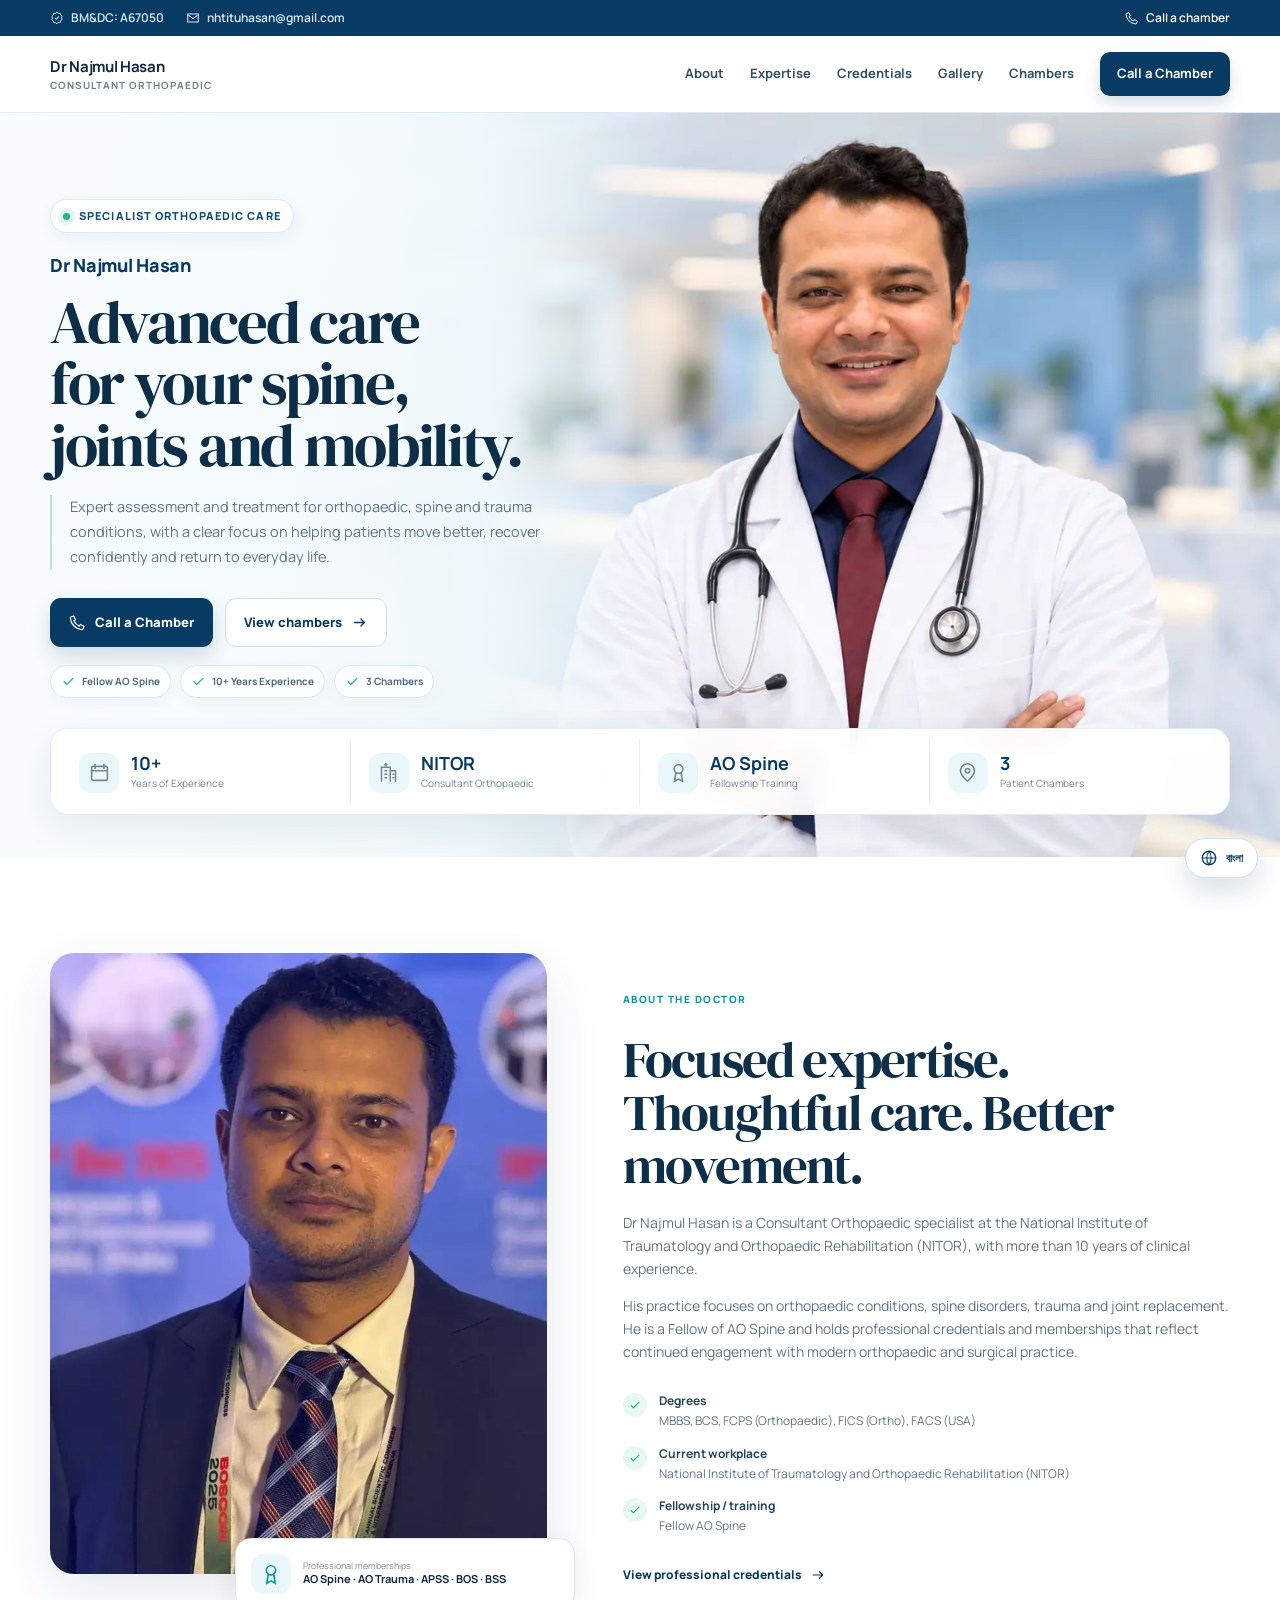
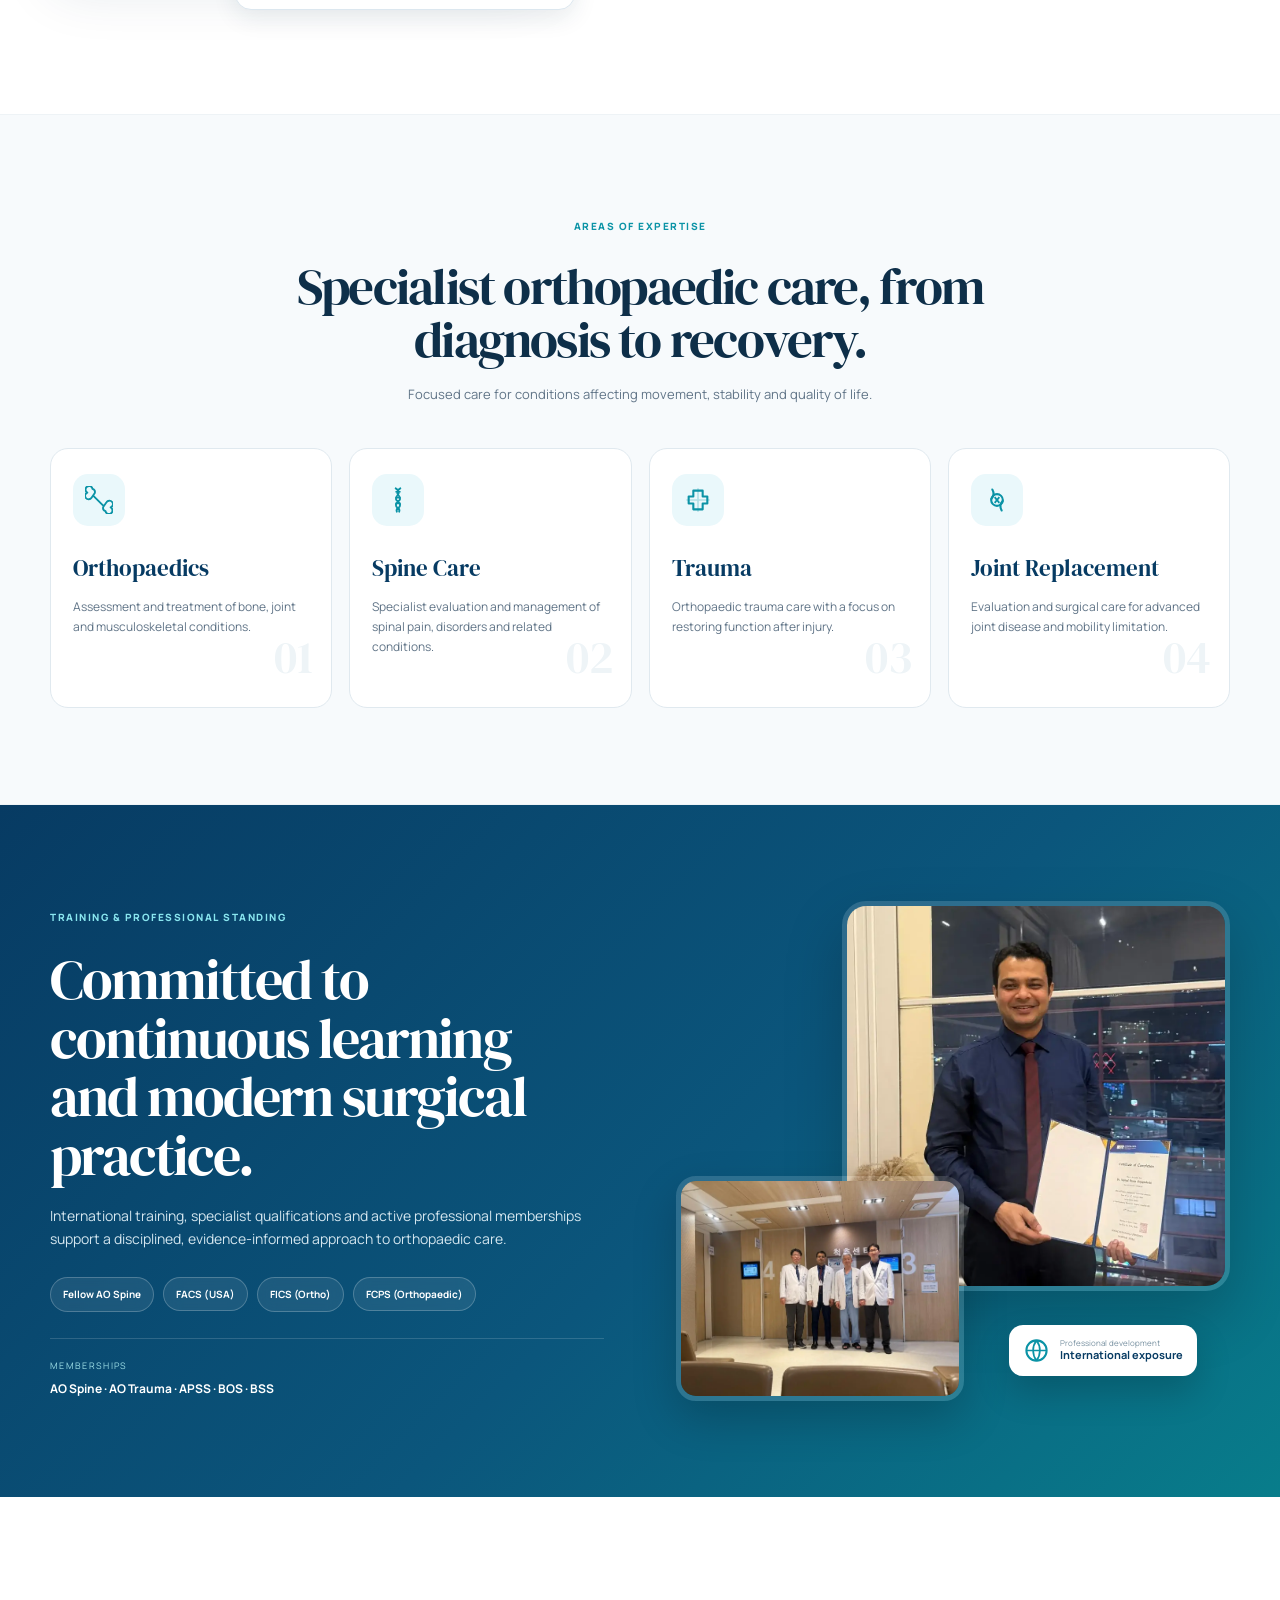
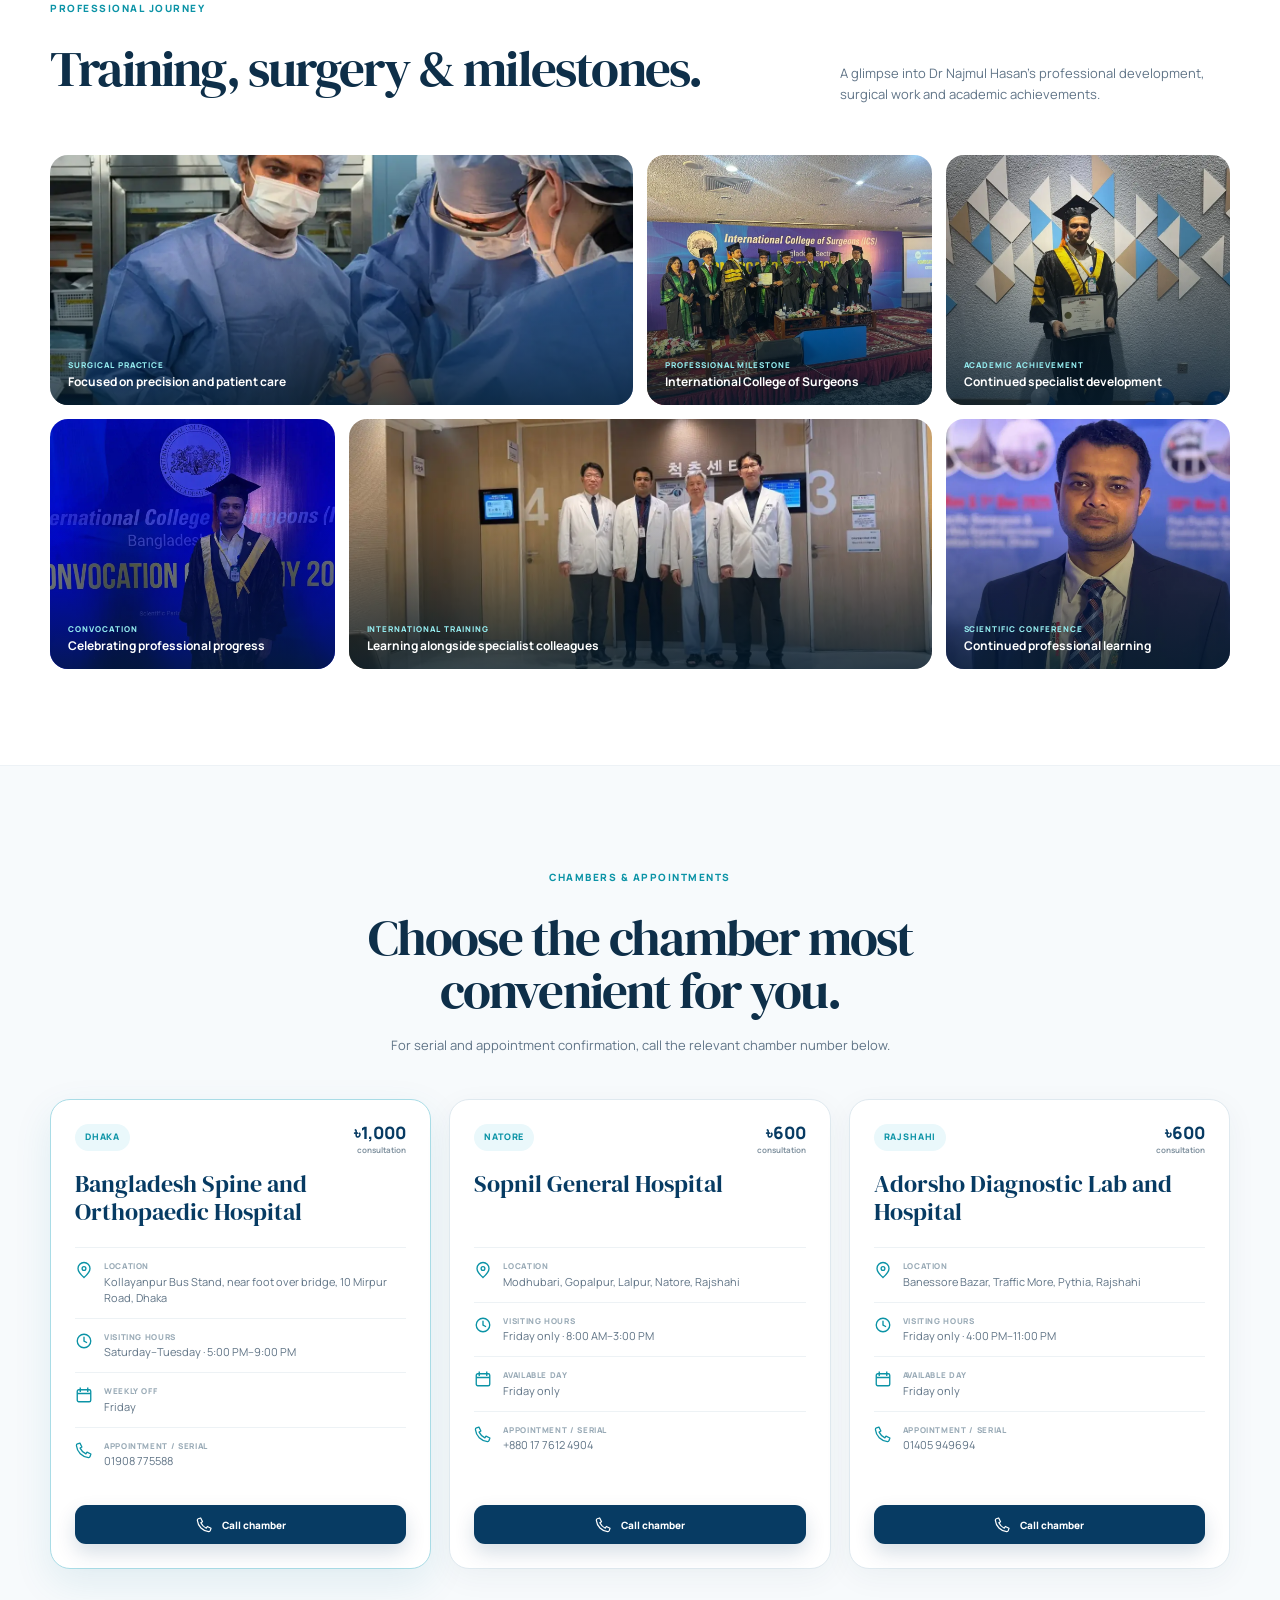
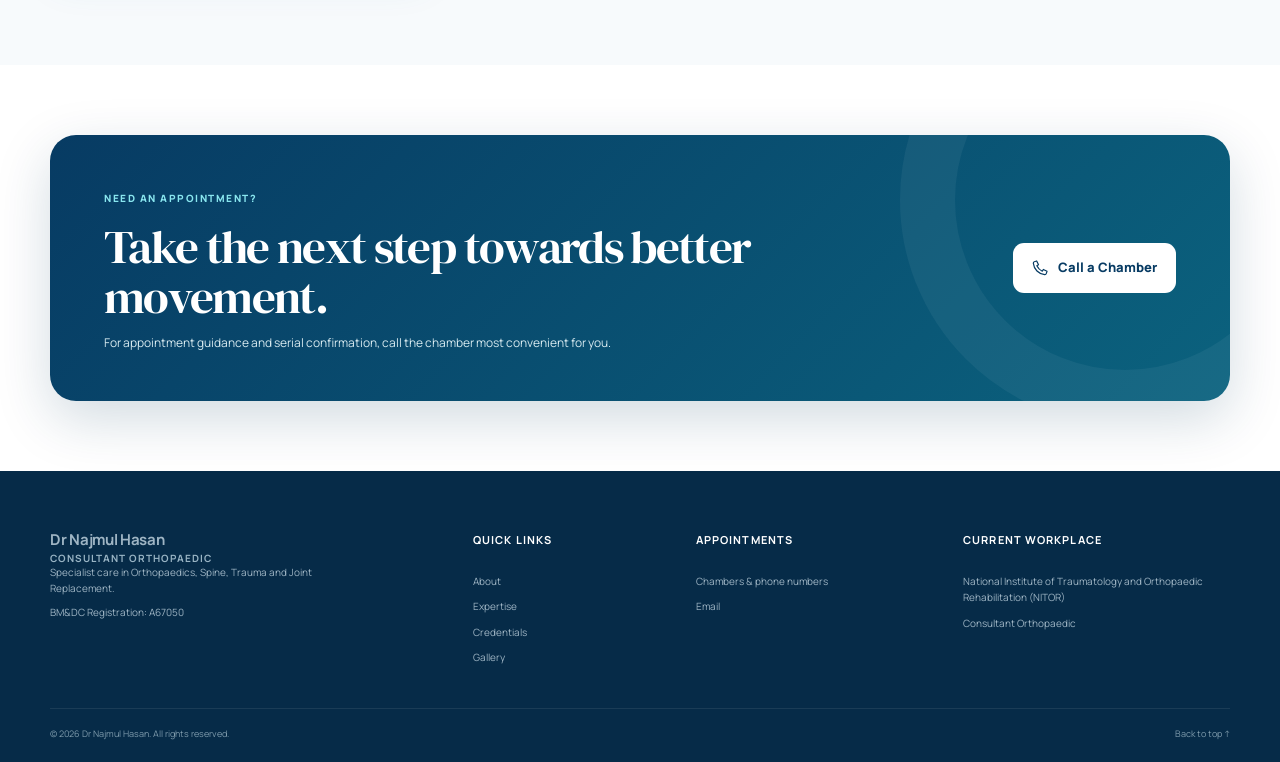
==== commit 10591095: "Add files via upload updated layout" ====
--- a/index.html
+++ b/index.html
@@ -26,7 +26,7 @@
 <meta content="Dr Najmul Hasan | Orthopaedic &amp; Spine Specialist" name="twitter:title"/>
 <meta content="Consultant Orthopaedic at NITOR specialising in orthopaedics, spine, trauma and joint replacement." name="twitter:description"/>
 <meta content="assets/images/doctor-headshot.webp" name="twitter:image"/>
-<link as="image" fetchpriority="high" href="assets/images/doctor-headshot.webp" rel="preload"/>
+<link as="image" fetchpriority="high" href="assets/images/doctor-hero-background.webp" rel="preload" type="image/webp"/>
 
 <title>Dr Najmul Hasan | Orthopaedic &amp; Spine Specialist in Bangladesh</title>
 <link href="https://fonts.googleapis.com" rel="preconnect"/>
@@ -192,6 +192,11 @@
 <span class="eyebrow"><span class="dot"></span> Specialist Orthopaedic Care</span>
 <h1><span class="hero-name-line">Dr Najmul Hasan </span><span class="hero-title-line">Advanced care for your spine, joints and mobility.</span></h1>
 <p class="hero-lead">Expert assessment and treatment for orthopaedic, spine and trauma conditions, with a clear focus on helping patients move better, recover confidently and return to everyday life.</p>
+<div class="hero-mobile-media" aria-hidden="true">
+  <div class="hero-mobile-media-frame">
+    <img alt="Dr Najmul Hasan in a clinical setting" src="assets/images/doctor-hero-background.webp" width="1600" height="900" loading="eager" decoding="async"/>
+  </div>
+</div>
 <div class="hero-actions">
 <a class="btn btn-primary" href="#chambers"><svg aria-hidden="true"><use href="#i-phone"></use></svg> Call a Chamber</a>
 <a class="btn btn-secondary" href="#chambers">View chambers <svg aria-hidden="true"><use href="#i-arrow"></use></svg></a>
@@ -200,25 +205,6 @@
 <span><svg aria-hidden="true"><use href="#i-check"></use></svg> Fellow AO Spine</span>
 <span><svg aria-hidden="true"><use href="#i-check"></use></svg> 10+ Years Experience</span>
 <span><svg aria-hidden="true"><use href="#i-check"></use></svg> 3 Chambers</span>
-</div>
-</div>
-<div class="hero-visual reveal delay-1">
-<div class="hero-image-frame">
-<div class="hero-image-bg"></div>
-<img alt="Dr Najmul Hasan" decoding="async" fetchpriority="high" height="1004" loading="eager" src="assets/images/doctor-headshot.webp" width="984"/>
-<div class="hero-identity hero-profile-card">
-<strong>Dr Najmul Hasan</strong>
-<span>MBBS, BCS, FCPS (Orthopaedic), FICS (Ortho), FACS (USA)</span>
-<span>Consultant Orthopaedic · NITOR</span>
-</div>
-<div class="floating-card fc-one">
-<span class="icon-pill"><svg aria-hidden="true"><use href="#i-spine"></use></svg></span>
-<span><small>Special focus</small><strong>Spine &amp; Trauma</strong></span>
-</div>
-<div class="floating-card fc-two">
-<span class="icon-pill"><svg aria-hidden="true"><use href="#i-award"></use></svg></span>
-<span><small>International credential</small><strong>FACS (USA)</strong></span>
-</div>
 </div>
 </div>
 </div>
--- a/assets/style.css
+++ b/assets/style.css
@@ -128,8 +128,8 @@
 .credentials h2{font-size:clamp(38px,4.4vw,58px);color:#fff}.credentials-copy>p{color:#d4e6ef;font-size:14px;max-width:560px}
 .credential-pills{display:flex;flex-wrap:wrap;gap:9px;margin:27px 0}.credential-pills span{border:1px solid rgba(255,255,255,.22);background:rgba(255,255,255,.08);backdrop-filter:blur(8px);border-radius:999px;padding:8px 12px;font-size:10px;font-weight:700}
 .membership-row{border-top:1px solid rgba(255,255,255,.15);padding-top:20px;display:flex;flex-direction:column;gap:5px}.membership-row small{font-size:9px;letter-spacing:.15em;color:#9edfe7}.membership-row strong{font-size:12px}
-.credentials-media{position:relative;min-height:500px}.credentials-media::before{content:"";position:absolute;width:330px;height:330px;border-radius:50%;background:rgba(54,209,216,.13);right:30px;top:30px}
-.cred-img-main{position:absolute;right:0;top:0;width:70%;height:390px;object-fit:cover;object-position:center;border-radius:24px;border:5px solid rgba(255,255,255,.14);box-shadow:0 24px 60px rgba(0,0,0,.2)}
+.credentials-media{position:relative;min-height:500px}
+.cred-img-main{position:absolute;right:0;top:0;width:70%;height:390px;object-fit:cover;object-position:50% 0%;border-radius:24px;border:5px solid rgba(255,255,255,.14);box-shadow:0 24px 60px rgba(0,0,0,.2)}
 .cred-img-small{position:absolute;left:0;bottom:0;width:52%;height:225px;object-fit:cover;border-radius:20px;border:5px solid rgba(255,255,255,.14);box-shadow:0 18px 45px rgba(0,0,0,.2)}
 .cred-tag{position:absolute;right:6%;bottom:25px;background:#fff;color:var(--navy);padding:12px 14px;border-radius:14px;box-shadow:0 16px 35px rgba(0,0,0,.18);display:flex;align-items:center;gap:10px}.cred-tag>svg{width:27px;height:27px;color:var(--cyan-dark)}.cred-tag span{display:flex;flex-direction:column;line-height:1.25}.cred-tag small{font-size:8px;color:#7790a0}.cred-tag strong{font-size:11px}
 
@@ -313,3 +313,209 @@
   .floating-card{display:none}
   .hero-stats{margin-top:14px}
 }
+
+/* Hero background portrait update */
+.hero{
+  min-height:700px;
+  padding-top:64px;
+  padding-bottom:42px;
+  background:
+    linear-gradient(90deg,
+      rgba(248,252,254,.99) 0%,
+      rgba(244,250,252,.97) 34%,
+      rgba(238,248,251,.84) 52%,
+      rgba(22,112,145,.34) 76%,
+      rgba(10,91,126,.22) 100%),
+    url("images/doctor-hero-background.webp") right center / cover no-repeat;
+}
+.hero::before{display:none}
+.hero-orb{display:none}
+.hero-grid{
+  grid-template-columns:minmax(0,650px);
+  min-height:510px;
+  align-items:center;
+  gap:0;
+}
+.hero-copy{
+  position:relative;
+  z-index:2;
+  max-width:625px;
+  padding:18px 0;
+}
+.hero h1{max-width:610px}
+.hero-title-line{max-width:610px}
+.hero-lead{max-width:540px}
+.hero-stats{
+  position:relative;
+  z-index:2;
+  margin-top:8px;
+  background:rgba(255,255,255,.94);
+  backdrop-filter:blur(12px);
+  -webkit-backdrop-filter:blur(12px);
+}
+
+@media (max-width:1024px){
+  .hero{
+    min-height:660px;
+    background:
+      linear-gradient(90deg,
+        rgba(248,252,254,.99) 0%,
+        rgba(244,250,252,.97) 42%,
+        rgba(238,248,251,.86) 62%,
+        rgba(18,101,137,.28) 100%),
+      url("images/doctor-hero-background.webp") 68% center / cover no-repeat;
+  }
+  .hero-grid{grid-template-columns:minmax(0,600px);min-height:470px}
+}
+
+@media (max-width:760px){
+  .hero{
+    min-height:auto;
+    padding-top:42px;
+    padding-bottom:32px;
+    background:
+      linear-gradient(90deg,
+        rgba(248,252,254,.97) 0%,
+        rgba(244,250,252,.95) 58%,
+        rgba(236,247,250,.86) 100%),
+      url("images/doctor-hero-background.webp") 66% center / cover no-repeat;
+  }
+  .hero-grid{display:block;min-height:500px}
+  .hero-copy{max-width:570px;padding-top:4px}
+  .hero-stats{margin-top:14px}
+}
+
+@media (max-width:520px){
+  .hero{
+    background:
+      linear-gradient(180deg,
+        rgba(248,252,254,.98) 0%,
+        rgba(244,250,252,.96) 62%,
+        rgba(235,247,250,.91) 100%),
+      url("images/doctor-hero-background.webp") 64% center / cover no-repeat;
+  }
+  .hero-grid{min-height:510px}
+}
+
+
+/* Hero refinement v8: stronger doctor presence + mobile separate image */
+.hero{
+  background:
+    linear-gradient(90deg,
+      rgba(248,252,254,.99) 0%,
+      rgba(244,250,252,.97) 31%,
+      rgba(238,248,251,.86) 45%,
+      rgba(238,248,251,.44) 57%,
+      rgba(13,102,135,.12) 100%),
+    url("images/doctor-hero-background.webp") 84% 0% / cover no-repeat;
+}
+.hero-grid{min-height:520px}
+.hero-copy{padding-top:22px;padding-bottom:22px}
+.hero-mobile-media{display:none}
+
+@media (max-width: 1024px){
+  .hero{
+    min-height:660px;
+    background:
+      linear-gradient(90deg,
+        rgba(248,252,254,.99) 0%,
+        rgba(244,250,252,.97) 38%,
+        rgba(238,248,251,.84) 56%,
+        rgba(238,248,251,.42) 66%,
+        rgba(18,101,137,.10) 100%),
+      url("images/doctor-hero-background.webp") 76% 0% / cover no-repeat;
+  }
+  .hero-grid{grid-template-columns:minmax(0,610px);min-height:500px}
+}
+
+@media (max-width: 760px){
+  .hero{
+    min-height:auto;
+    padding-top:42px;
+    padding-bottom:32px;
+    background:linear-gradient(180deg,
+      rgba(248,252,254,.98) 0%,
+      rgba(244,250,252,.96) 100%);
+  }
+  .hero-grid{display:block;min-height:0}
+  .hero-copy{max-width:100%;padding-top:4px}
+  .hero-mobile-media{display:block;margin:18px 0 12px}
+  .hero-mobile-media-frame{
+    position:relative;
+    border-radius:26px;
+    overflow:hidden;
+    background:linear-gradient(165deg,#d7f0f6 0%,#c2e7f0 52%,#afdce9 100%);
+    box-shadow:0 20px 44px rgba(18,73,102,.14);
+    border:1px solid rgba(205,227,236,.9);
+    padding:0;
+  }
+  .hero-mobile-media-frame::before{
+    content:"";
+    position:absolute;
+    inset:0;
+    background:linear-gradient(180deg,rgba(255,255,255,.10) 0%,rgba(255,255,255,.02) 100%);
+    pointer-events:none;
+  }
+  .hero-mobile-media img{
+    display:block;
+    width:100%;
+    height:auto;
+    aspect-ratio: 16 / 11;
+    object-fit:cover;
+    object-position:50% 0%;
+  }
+  .hero-actions{margin-top:18px}
+  .hero-stats{margin-top:14px}
+}
+
+@media (max-width: 520px){
+  .hero-mobile-media{margin:16px 0 10px}
+  .hero-mobile-media-frame{border-radius:22px}
+  .hero-mobile-media img{aspect-ratio: 5 / 6; object-position:52% 0%}
+}
+
+
+/* Hero responsive refinement v9 */
+@media (min-width:1025px){
+  .hero{
+    background:
+      linear-gradient(90deg,
+        rgba(248,252,254,.995) 0%,
+        rgba(244,250,252,.985) 30%,
+        rgba(240,249,252,.92) 38%,
+        rgba(238,248,251,.62) 44%,
+        rgba(238,248,251,.22) 49%,
+        rgba(238,248,251,0) 54%,
+        rgba(238,248,251,0) 100%),
+      url("images/doctor-hero-background.webp") 84% 0% / cover no-repeat;
+  }
+}
+
+@media (min-width:761px) and (max-width:1024px){
+  .hero{
+    background:
+      linear-gradient(90deg,
+        rgba(248,252,254,.99) 0%,
+        rgba(244,250,252,.97) 37%,
+        rgba(238,248,251,.82) 50%,
+        rgba(238,248,251,.38) 59%,
+        rgba(238,248,251,.08) 67%,
+        rgba(238,248,251,0) 74%,
+        rgba(238,248,251,0) 100%),
+      url("images/doctor-hero-background.webp") 58% 0% / cover no-repeat;
+  }
+}
+
+@media (max-width:760px){
+  .hero-mobile-media img{
+    aspect-ratio:16 / 10;
+    object-position:88% 0%;
+  }
+}
+
+@media (max-width:520px){
+  .hero-mobile-media img{
+    aspect-ratio:25 / 27;
+    object-position:88% 0%;
+  }
+}
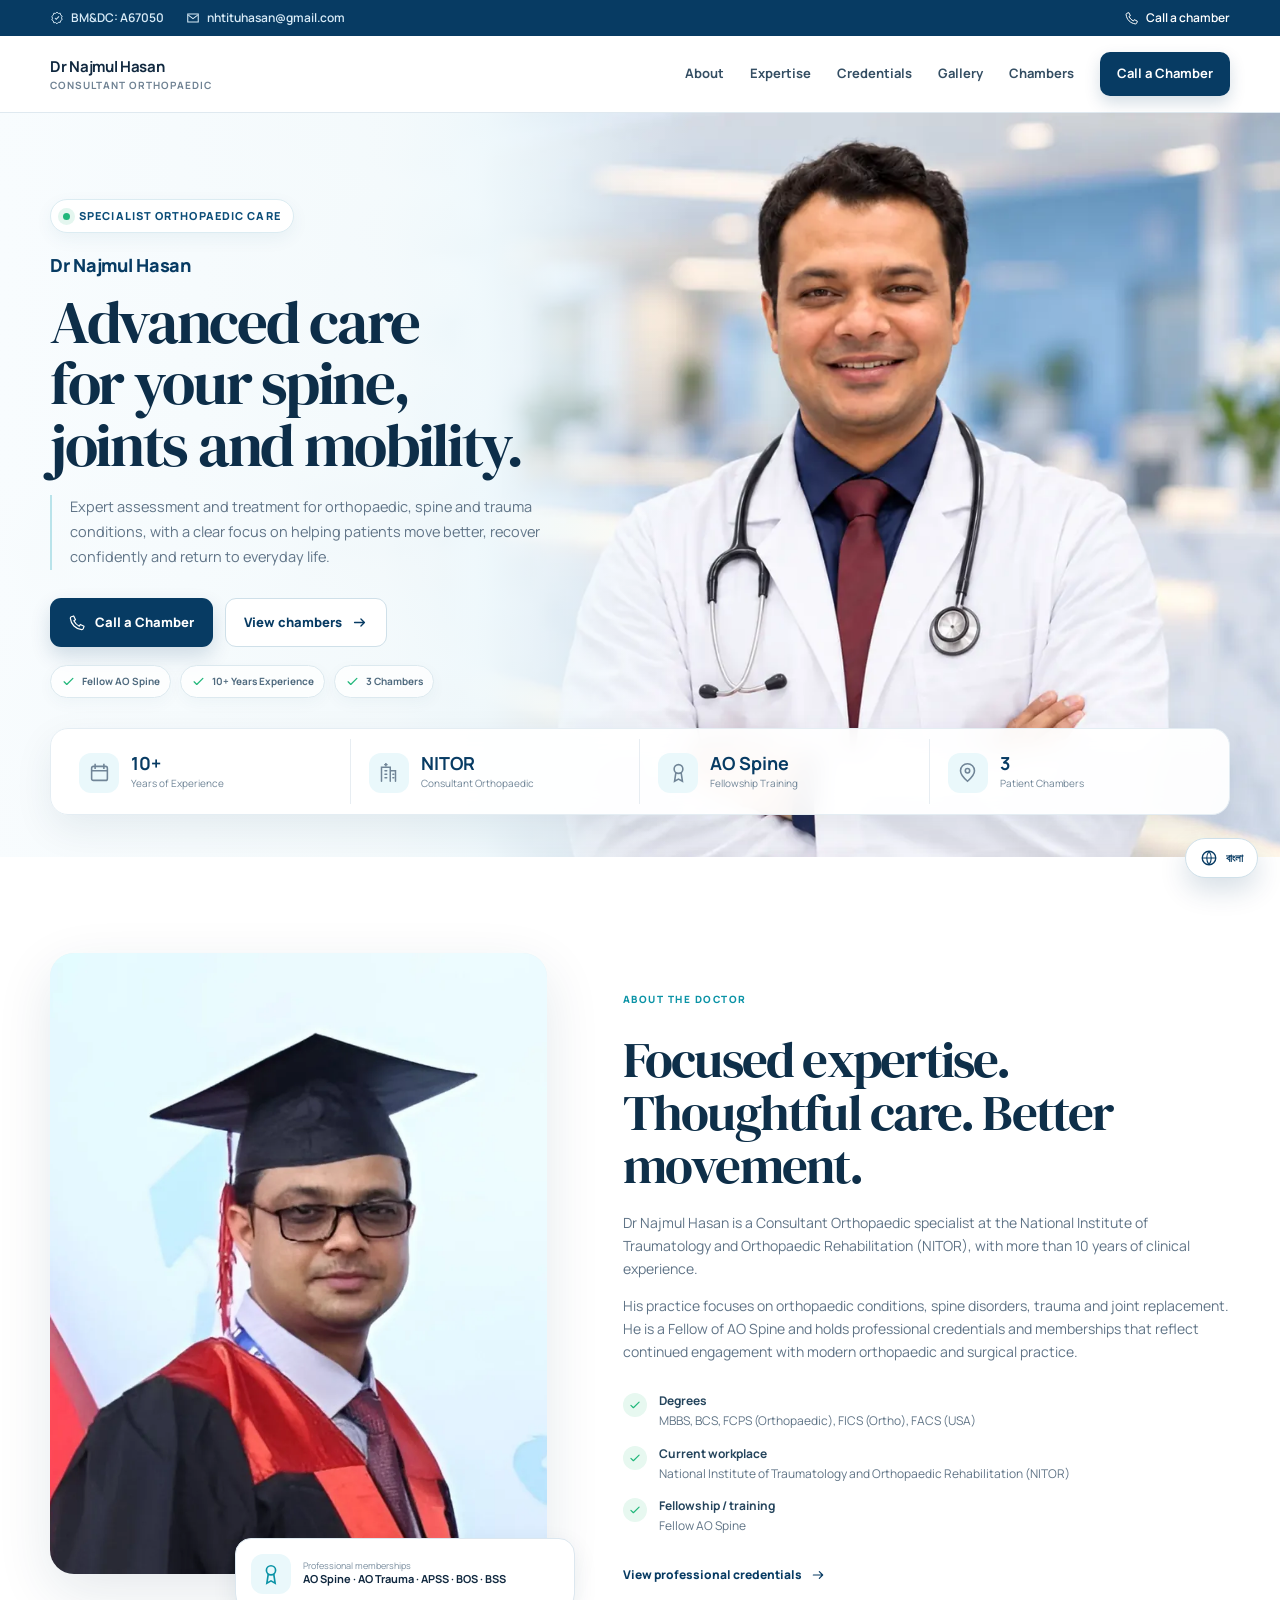
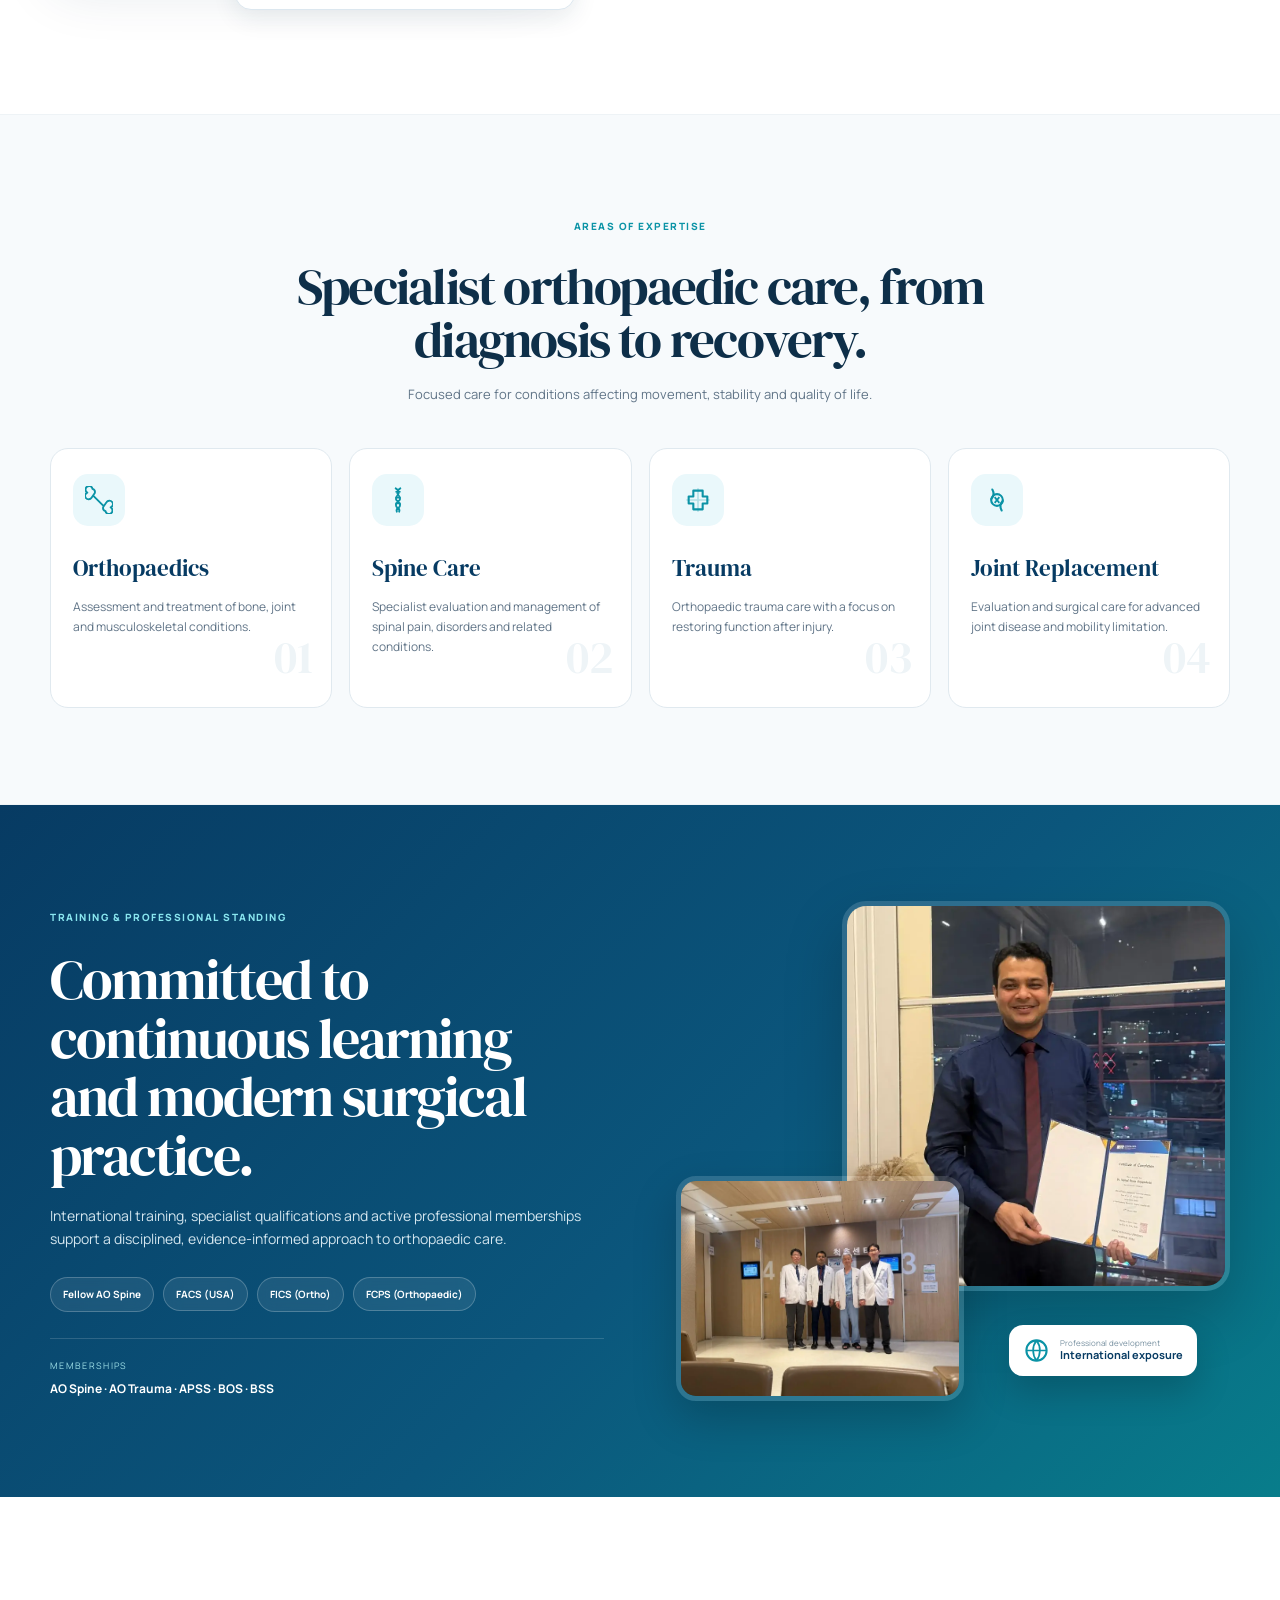
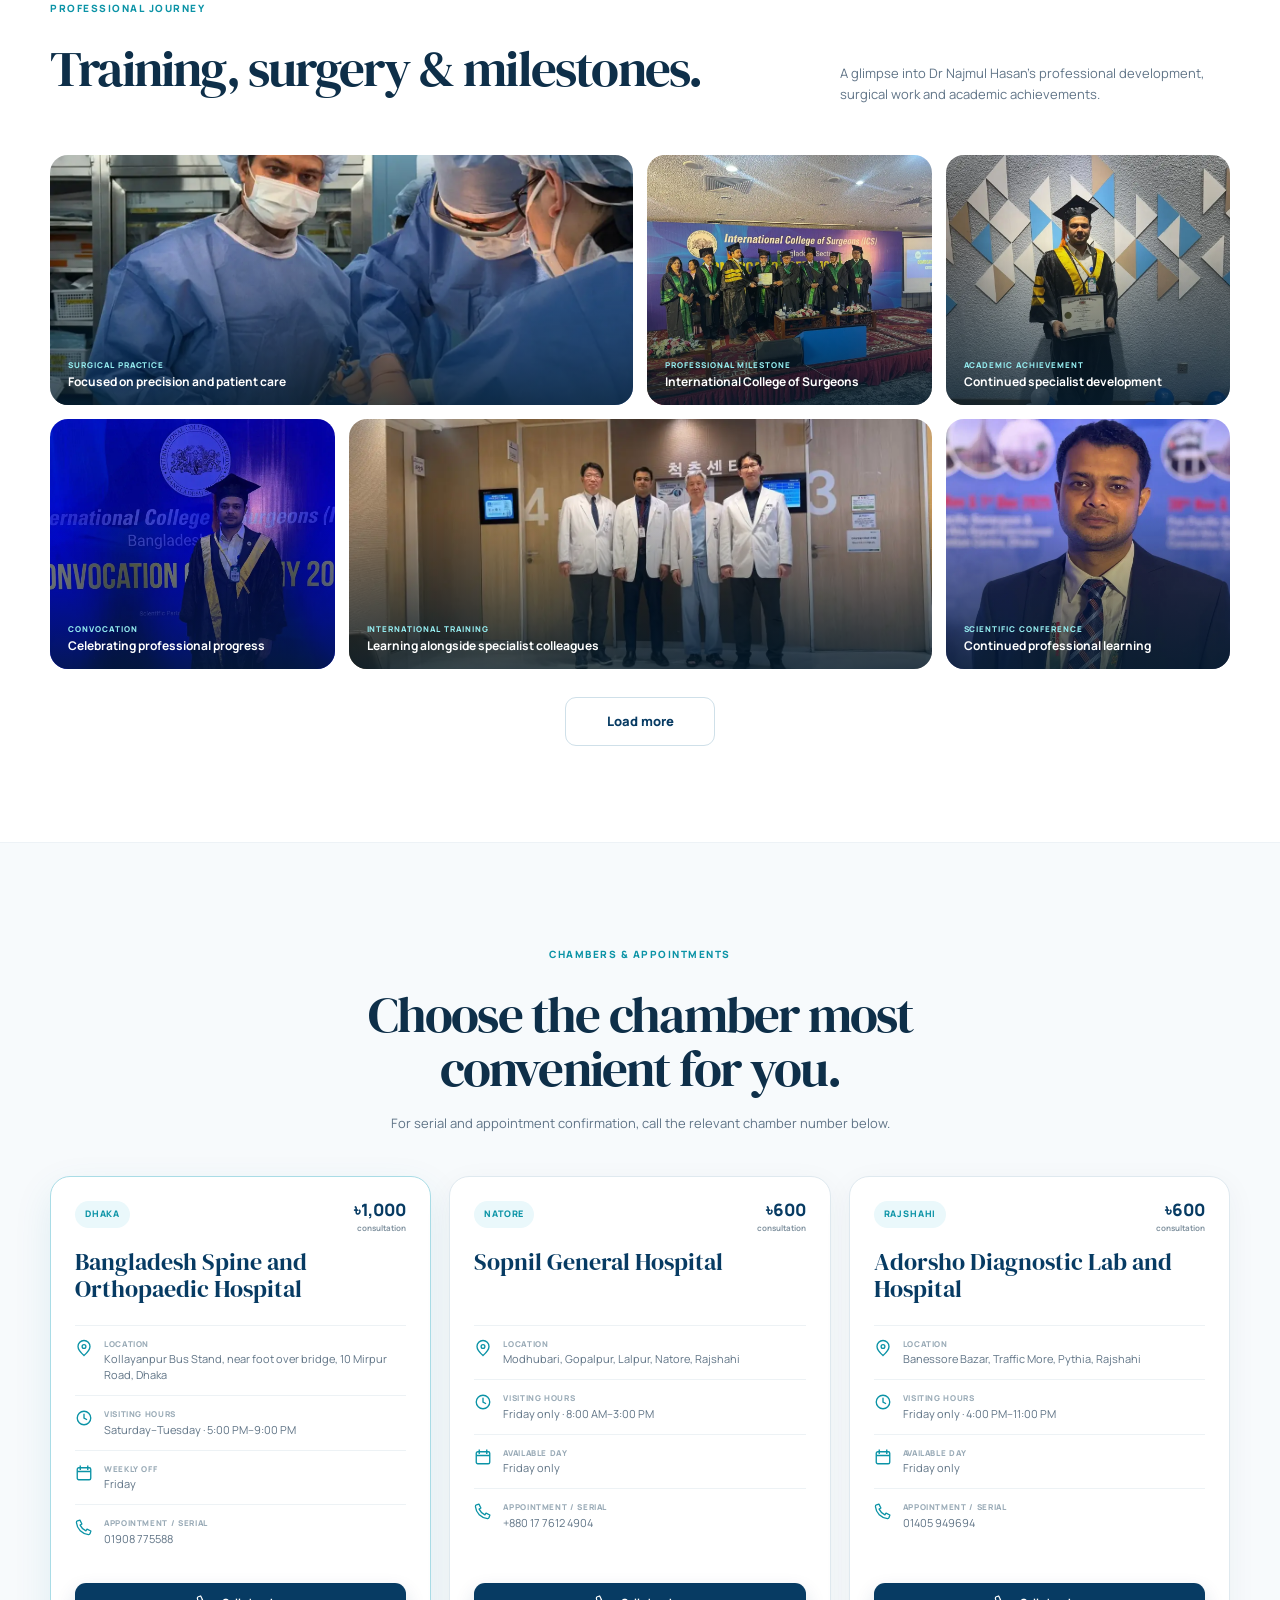
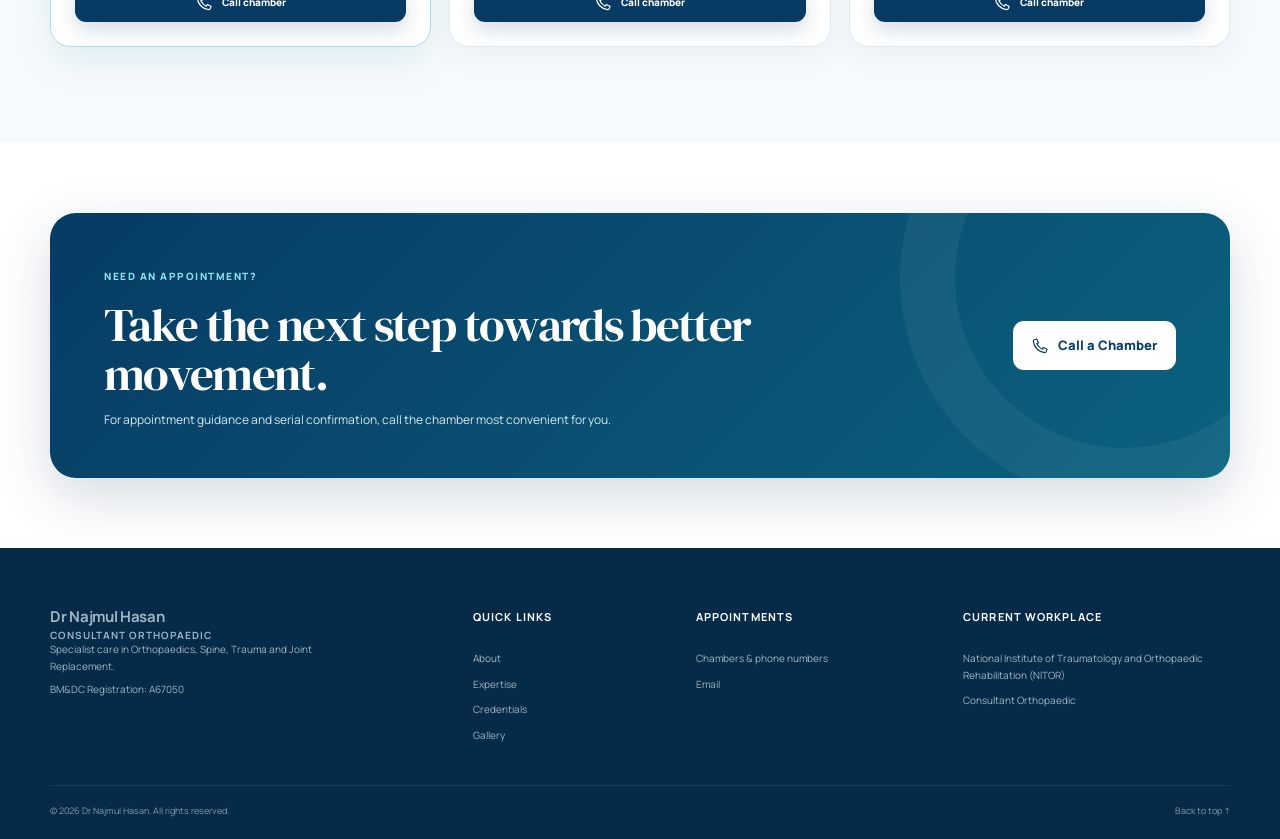
==== commit 86471672: "Add files via upload Updated theme files" ====
--- a/index.html
+++ b/index.html
@@ -219,7 +219,7 @@
 <div class="container about-grid">
 <div class="about-media reveal">
 <div class="about-main-img">
-<img alt="Dr Najmul Hasan at a professional medical conference" decoding="async" height="960" loading="lazy" src="assets/images/conference-portrait.webp" width="1280"/>
+<img alt="Dr Najmul Hasan in academic graduation attire" decoding="async" height="1000" loading="lazy" src="assets/images/about-graduation.webp" width="1000"/>
 </div>
 <div class="about-mini-card">
 <span class="mini-icon"><svg aria-hidden="true"><use href="#i-award"></use></svg></span>
@@ -288,9 +288,38 @@
 <figure class="gallery-card reveal delay-2"><img alt="Dr Najmul Hasan at a graduation ceremony" decoding="async" height="1280" loading="lazy" src="assets/images/graduation.webp" width="960"/><figcaption><span>Academic Achievement</span><strong>Continued specialist development</strong></figcaption></figure>
 <figure class="gallery-card reveal"><img alt="Dr Najmul Hasan at an International College of Surgeons convocation" decoding="async" height="960" loading="lazy" src="assets/images/ics-convocation.webp" width="1280"/><figcaption><span>Convocation</span><strong>Celebrating professional progress</strong></figcaption></figure>
 <figure class="gallery-card gallery-wide reveal delay-1"><img alt="Dr Najmul Hasan with colleagues during international medical training" decoding="async" height="960" loading="lazy" src="assets/images/international-training.webp" width="1280"/><figcaption><span>International Training</span><strong>Learning alongside specialist colleagues</strong></figcaption></figure>
-<figure class="gallery-card reveal delay-2"><img alt="Dr Najmul Hasan attending a scientific medical conference" decoding="async" height="960" loading="lazy" src="assets/images/conference-portrait.webp" width="1280"/><figcaption><span>Scientific Conference</span><strong>Continued professional learning</strong></figcaption></figure></div>
-</div>
-</section>
+<figure class="gallery-card reveal delay-2"><img alt="Dr Najmul Hasan attending a scientific medical conference" decoding="async" height="960" loading="lazy" src="assets/images/conference-portrait.webp" width="1280"/><figcaption><span>Scientific Conference</span><strong>Continued professional learning</strong></figcaption></figure>
+
+<figure class="gallery-card gallery-wide gallery-extra" hidden><img alt="BOFAS Principles of Foot and Ankle Surgery course certificate awarded to Dr Najmul Hasan" decoding="async" height="706" loading="lazy" src="assets/images/bofas-foot-ankle-course.webp" width="1280"/><figcaption><span>Foot &amp; Ankle Surgery Course</span><strong>BOFAS course participation</strong></figcaption></figure>
+<figure class="gallery-card gallery-extra gallery-top" hidden><img alt="Dr Najmul Hasan during BOFAS hands-on foot and ankle surgical training" decoding="async" height="1280" loading="lazy" src="assets/images/bofas-hands-on-training.webp" width="960"/><figcaption><span>Hands-on Surgical Training</span><strong>Learning with international faculty</strong></figcaption></figure>
+<figure class="gallery-card gallery-wide gallery-extra" hidden><img alt="International College of Surgeons fellowship certificate in Orthopedic Surgery awarded to Dr Najmul Hasan" decoding="async" height="1033" loading="lazy" src="assets/images/ics-fellowship-certificate.webp" width="1280"/><figcaption><span>Fellowship Achievement</span><strong>Fellow, International College of Surgeons</strong></figcaption></figure>
+<figure class="gallery-card gallery-extra gallery-top" hidden><img alt="Dr Najmul Hasan participating in practical orthopaedic surgical skills training" decoding="async" height="810" loading="lazy" src="assets/images/surgical-skills-training.webp" width="1080"/><figcaption><span>Surgical Skills Training</span><strong>Practical orthopaedic training</strong></figcaption></figure>
+<figure class="gallery-card gallery-extra gallery-top" hidden><img alt="Dr Najmul Hasan at the Korean Society of Spine Surgery 40th Anniversary meeting in 2024" decoding="async" height="810" loading="lazy" src="assets/images/ksss-2024.webp" width="1280"/><figcaption><span>Spine Surgery Conference</span><strong>KSSS 40th Anniversary, 2024</strong></figcaption></figure>
+<figure class="gallery-card gallery-wide gallery-extra" hidden><img alt="AO Trauma Advanced Principles of Fracture Management course certificate awarded to Najmul Hasan" decoding="async" height="854" loading="lazy" src="assets/images/ao-trauma-fracture-management.webp" width="1200"/><figcaption><span>AO Trauma Training</span><strong>Advanced Principles of Fracture Management</strong></figcaption></figure>
+<figure class="gallery-card gallery-extra" hidden><img alt="AO Recon Principles of Total Hip and Knee Arthroplasty seminar certificate awarded to Najmul Hasan" decoding="async" height="888" loading="lazy" src="assets/images/ao-recon-arthroplasty.webp" width="1280"/><figcaption><span>AO Recon Seminar</span><strong>Hip and Knee Arthroplasty</strong></figcaption></figure>
+<figure class="gallery-card gallery-wide gallery-extra gallery-top" hidden><img alt="Dr Najmul Hasan with surgical colleagues at a professional medical meeting" decoding="async" height="659" loading="lazy" src="assets/images/professional-collaboration.webp" width="1024"/><figcaption><span>Professional Collaboration</span><strong>Meeting with surgical colleagues</strong></figcaption></figure>
+<figure class="gallery-card gallery-extra" hidden><img alt="AO Spine Advanced Seminar certificate for Degenerative Spine, Lumbar and Cervical awarded to Najmul Hasan" decoding="async" height="923" loading="lazy" src="assets/images/ao-spine-advanced-seminar.webp" width="1280"/><figcaption><span>AO Spine Advanced Seminar</span><strong>Degenerative Spine, Lumbar and Cervical</strong></figcaption></figure>
+<figure class="gallery-card gallery-wide gallery-extra gallery-top" hidden><img alt="Dr Najmul Hasan with colleagues at an AO Spine professional meeting" decoding="async" height="810" loading="lazy" src="assets/images/ao-spine-professional-meeting.webp" width="1080"/><figcaption><span>AO Spine Professional Meeting</span><strong>Continued specialist development</strong></figcaption></figure>
+<figure class="gallery-card gallery-extra gallery-top" hidden><img alt="Dr Najmul Hasan presenting at an international spine conference" decoding="async" height="651" loading="lazy" src="assets/images/international-spine-conference.webp" width="809"/><figcaption><span>International Spine Conference</span><strong>Scientific presentation and professional exchange</strong></figcaption></figure>
+<figure class="gallery-card gallery-wide gallery-extra gallery-top" hidden><img alt="Dr Najmul Hasan with colleagues during a professional surgical training programme" decoding="async" height="812" loading="lazy" src="assets/images/professional-training-group.webp" width="1080"/><figcaption><span>Professional Training</span><strong>Learning alongside surgical colleagues</strong></figcaption></figure>
+<figure class="gallery-card gallery-wide gallery-extra" hidden><img alt="AO Spine Principles Course Scoliosis certificate awarded to Najmul Hasan" decoding="async" height="803" loading="lazy" src="assets/images/ao-spine-scoliosis-course.webp" width="1080"/><figcaption><span>AO Spine Principles Course</span><strong>Scoliosis, Dhaka 2022</strong></figcaption></figure>
+<figure class="gallery-card gallery-wide gallery-extra gallery-top" hidden><img alt="Dr Najmul Hasan with colleagues at a professional medical meeting" decoding="async" height="960" loading="lazy" src="assets/images/professional-meeting-group.webp" width="1280"/><figcaption><span>Professional Meeting</span><strong>Continuing education and professional exchange</strong></figcaption></figure>
+<figure class="gallery-card gallery-wide gallery-extra gallery-top" hidden><img alt="Dr Najmul Hasan presenting at BSSCON 2023 International Spine Conference" decoding="async" height="900" loading="lazy" src="assets/images/bsscon-2023-presentation.webp" width="1200"/><figcaption><span>Scientific Presentation</span><strong>BSSCON 2023 International Spine Conference</strong></figcaption></figure>
+<figure class="gallery-card gallery-extra gallery-top" hidden><img alt="Dr Najmul Hasan with a colleague during an earlier professional milestone" decoding="async" height="1280" loading="lazy" src="assets/images/professional-journey-colleague.webp" width="720"/><figcaption><span>Professional Journey</span><strong>An earlier milestone in medical training</strong></figcaption></figure>
+</div>
+
+<div class="gallery-more-wrap"><button class="btn btn-secondary gallery-load-more" type="button" aria-expanded="false" aria-controls="gallery">Load more</button></div>
+</div>
+</section>
+<div class="gallery-lightbox" aria-hidden="true" role="dialog" aria-modal="true" aria-label="Gallery image preview">
+  <button class="gallery-lightbox-close" type="button" aria-label="Close image preview">&times;</button>
+  <button class="gallery-lightbox-nav gallery-lightbox-prev" type="button" aria-label="Previous image">&#8249;</button>
+  <div class="gallery-lightbox-content">
+    <img class="gallery-lightbox-image" alt=""/>
+    <div class="gallery-lightbox-caption"></div>
+  </div>
+  <button class="gallery-lightbox-nav gallery-lightbox-next" type="button" aria-label="Next image">&#8250;</button>
+</div>
 <section class="chambers section-pad" id="chambers">
 <div class="container">
 <div class="section-heading centered reveal">
--- a/assets/style.css
+++ b/assets/style.css
@@ -134,13 +134,19 @@
 .cred-tag{position:absolute;right:6%;bottom:25px;background:#fff;color:var(--navy);padding:12px 14px;border-radius:14px;box-shadow:0 16px 35px rgba(0,0,0,.18);display:flex;align-items:center;gap:10px}.cred-tag>svg{width:27px;height:27px;color:var(--cyan-dark)}.cred-tag span{display:flex;flex-direction:column;line-height:1.25}.cred-tag small{font-size:8px;color:#7790a0}.cred-tag strong{font-size:11px}
 
 .gallery{background:#fff}
-.gallery-grid{display:grid;grid-template-columns:repeat(4,1fr);grid-auto-rows:250px;gap:14px}
+.gallery-grid{display:grid;grid-template-columns:repeat(4,minmax(0,1fr));grid-auto-rows:250px;grid-auto-flow:dense;gap:14px}
 .gallery-card{position:relative;margin:0;border-radius:18px;overflow:hidden;background:#dfeaf0;min-width:0}
 .gallery-wide{grid-column:span 2}
+.gallery-card[hidden]{display:none!important}
 .gallery-card img{width:100%;height:100%;object-fit:cover;transition:transform .45s ease}
 .gallery-card:hover img{transform:scale(1.04)}
 .gallery-card::after{content:"";position:absolute;inset:35% 0 0;background:linear-gradient(transparent,rgba(4,28,46,.78))}
 .gallery-card figcaption{position:absolute;left:18px;right:18px;bottom:15px;z-index:2;color:#fff;display:flex;flex-direction:column;line-height:1.3}.gallery-card figcaption span{font-size:8px;text-transform:uppercase;letter-spacing:.12em;color:#95edf0;font-weight:800}.gallery-card figcaption strong{font-size:12px;margin-top:4px}
+.gallery-card.gallery-top img{object-position:50% 22%}
+.gallery-more-wrap{display:flex;justify-content:center;margin-top:28px}
+.gallery-load-more{min-width:150px;justify-content:center}
+.gallery-extra.gallery-added{animation:galleryFadeIn .45s ease both}
+@keyframes galleryFadeIn{from{opacity:0;transform:translateY(12px)}to{opacity:1;transform:none}}
 
 .chambers{background:var(--off);border-top:1px solid #edf2f6}
 .chamber-grid{display:grid;grid-template-columns:repeat(3,1fr);gap:18px;align-items:stretch}
@@ -167,7 +173,7 @@
 .footer-bottom{margin-top:42px;border-top:1px solid rgba(255,255,255,.08);padding-top:18px;display:flex;justify-content:space-between;gap:20px}.footer-bottom span,.footer-bottom a{font-size:9px;color:#7e9bac}
 
 .reveal{opacity:0;transform:translateY(22px);transition:opacity .7s ease,transform .7s ease}.reveal.visible{opacity:1;transform:none}.delay-1{transition-delay:.08s}.delay-2{transition-delay:.15s}.delay-3{transition-delay:.22s}
-@media (prefers-reduced-motion:reduce){html{scroll-behavior:auto}.reveal{opacity:1;transform:none;transition:none}.service-card,.gallery-card img,.btn{transition:none}}
+@media (prefers-reduced-motion:reduce){html{scroll-behavior:auto}.reveal{opacity:1;transform:none;transition:none}.service-card,.gallery-card img,.btn{transition:none}.gallery-extra.gallery-added{animation:none}}
 
 @media (max-width:1050px){
   .primary-nav{gap:17px}.primary-nav>a{font-size:11px}
@@ -519,3 +525,21 @@
     object-position:88% 0%;
   }
 }
+
+
+/* Clickable gallery lightbox */
+.gallery-card{cursor:zoom-in}
+.gallery-card:focus-visible{outline:3px solid var(--cyan);outline-offset:3px}
+.gallery-lightbox{position:fixed;inset:0;z-index:9999;display:flex;align-items:center;justify-content:center;padding:28px;background:rgba(4,19,31,.94);opacity:0;visibility:hidden;transition:opacity .22s ease,visibility .22s ease}
+.gallery-lightbox.is-open{opacity:1;visibility:visible}
+.gallery-lightbox-content{position:relative;display:flex;flex-direction:column;align-items:center;max-width:min(92vw,1400px);max-height:92vh}
+.gallery-lightbox-image{display:block;max-width:100%;max-height:82vh;width:auto;height:auto;object-fit:contain;border-radius:10px;background:#fff;box-shadow:0 24px 70px rgba(0,0,0,.42)}
+.gallery-lightbox-caption{max-width:min(90vw,1000px);padding:14px 18px 0;color:#fff;text-align:center;font-size:14px;line-height:1.45}
+.gallery-lightbox-caption span{display:block;margin-bottom:3px;color:#95edf0;font-size:10px;font-weight:800;text-transform:uppercase;letter-spacing:.1em}
+.gallery-lightbox-close,.gallery-lightbox-nav{position:absolute;z-index:2;border:0;color:#fff;background:rgba(255,255,255,.12);backdrop-filter:blur(8px);-webkit-backdrop-filter:blur(8px);cursor:pointer;transition:background .2s ease,transform .2s ease}
+.gallery-lightbox-close{top:18px;right:22px;width:46px;height:46px;border-radius:50%;font-size:32px;line-height:1}
+.gallery-lightbox-nav{top:50%;width:50px;height:64px;border-radius:14px;font-size:42px;line-height:1;transform:translateY(-50%)}
+.gallery-lightbox-prev{left:22px}.gallery-lightbox-next{right:22px}
+.gallery-lightbox-close:hover,.gallery-lightbox-nav:hover{background:rgba(255,255,255,.22)}
+body.gallery-lightbox-open{overflow:hidden}
+@media(max-width:760px){.gallery-lightbox{padding:16px}.gallery-lightbox-image{max-height:78vh}.gallery-lightbox-nav{width:42px;height:54px;font-size:34px}.gallery-lightbox-prev{left:8px}.gallery-lightbox-next{right:8px}.gallery-lightbox-close{top:10px;right:10px;width:42px;height:42px}.gallery-lightbox-caption{font-size:12px;padding-top:10px}}
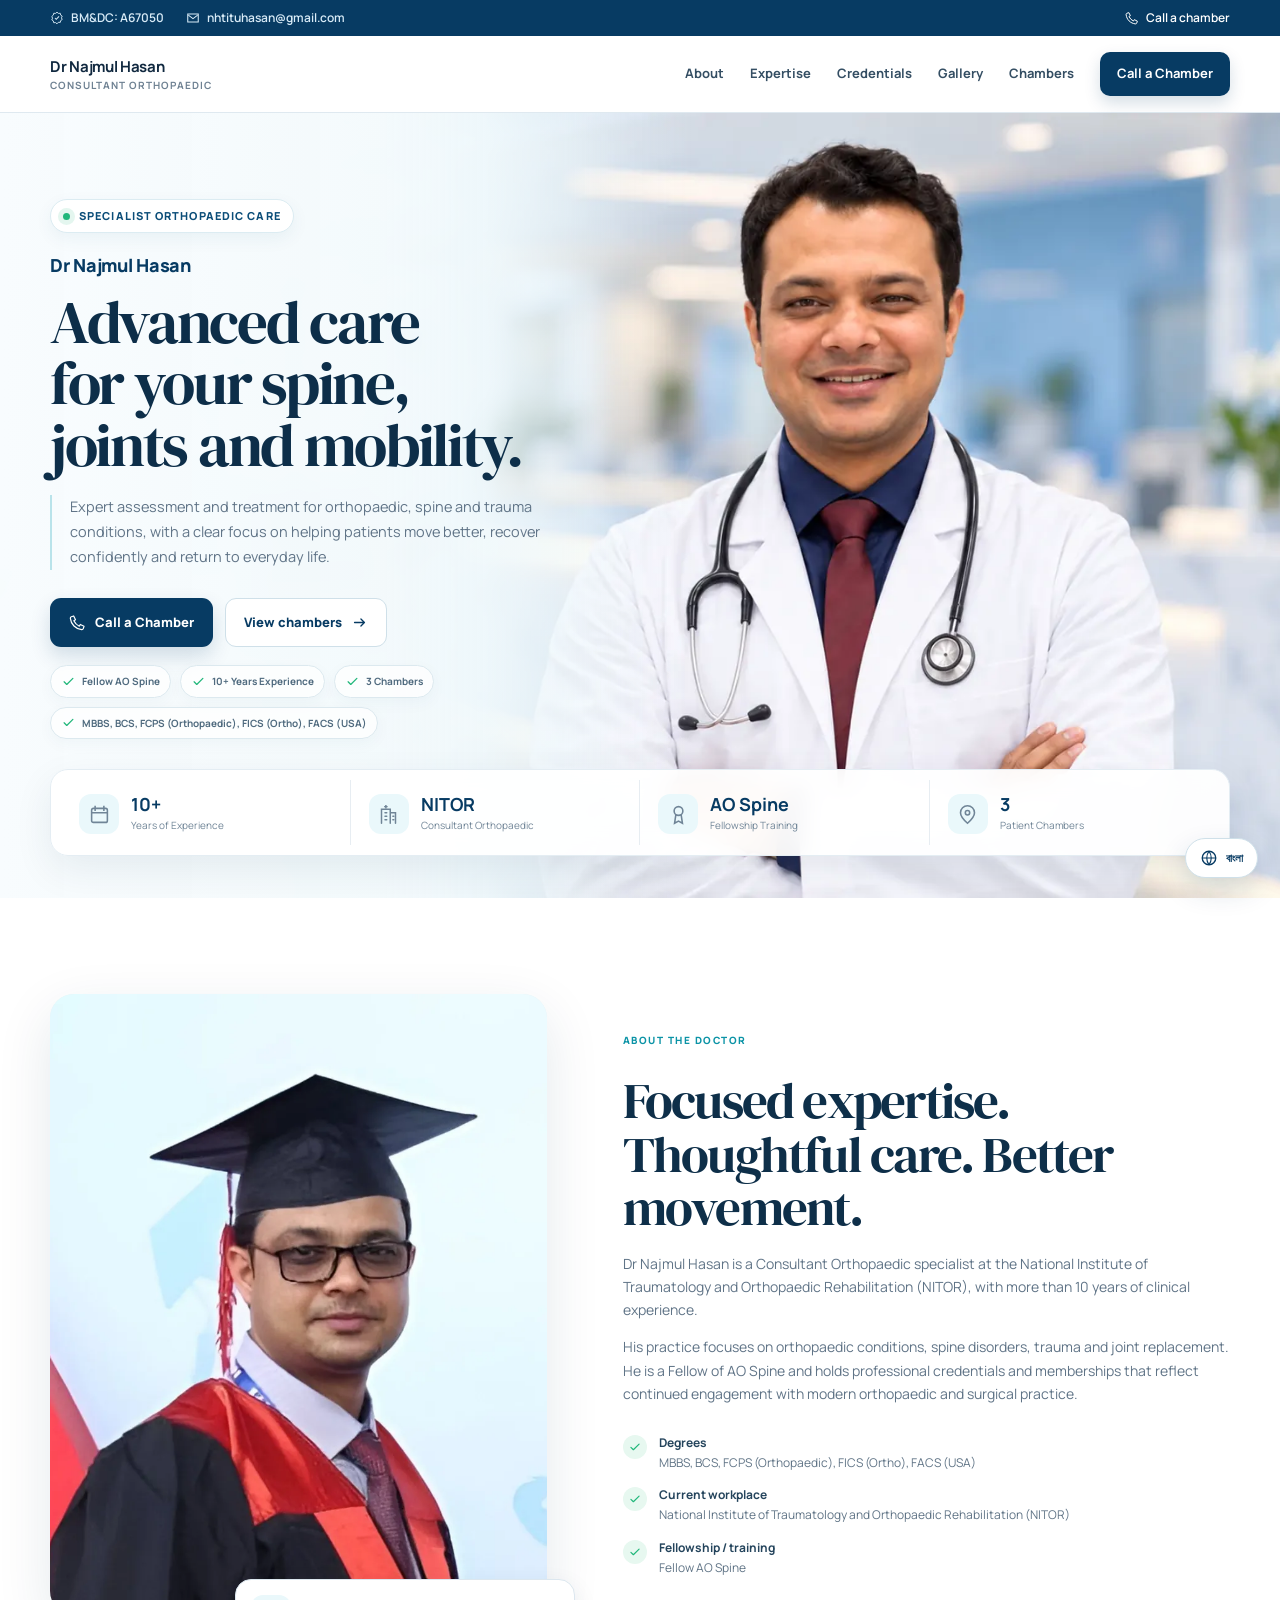
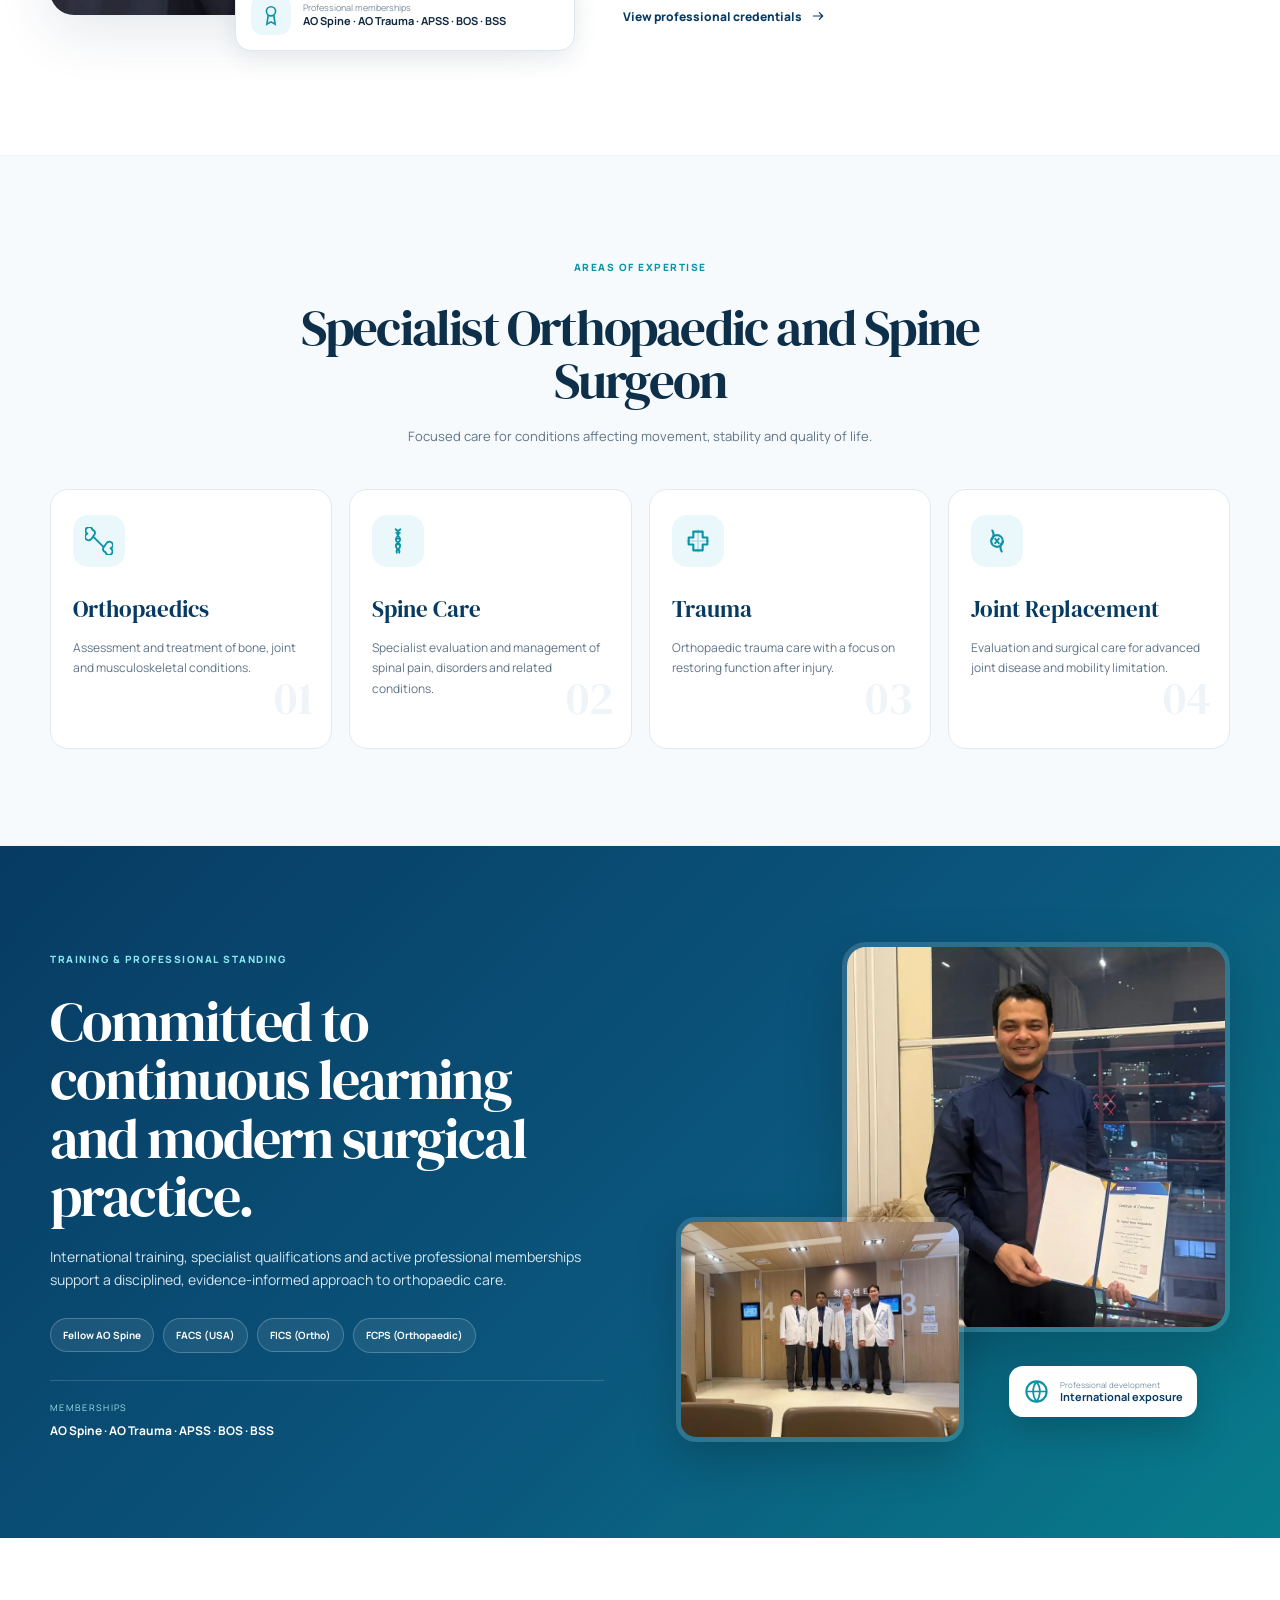
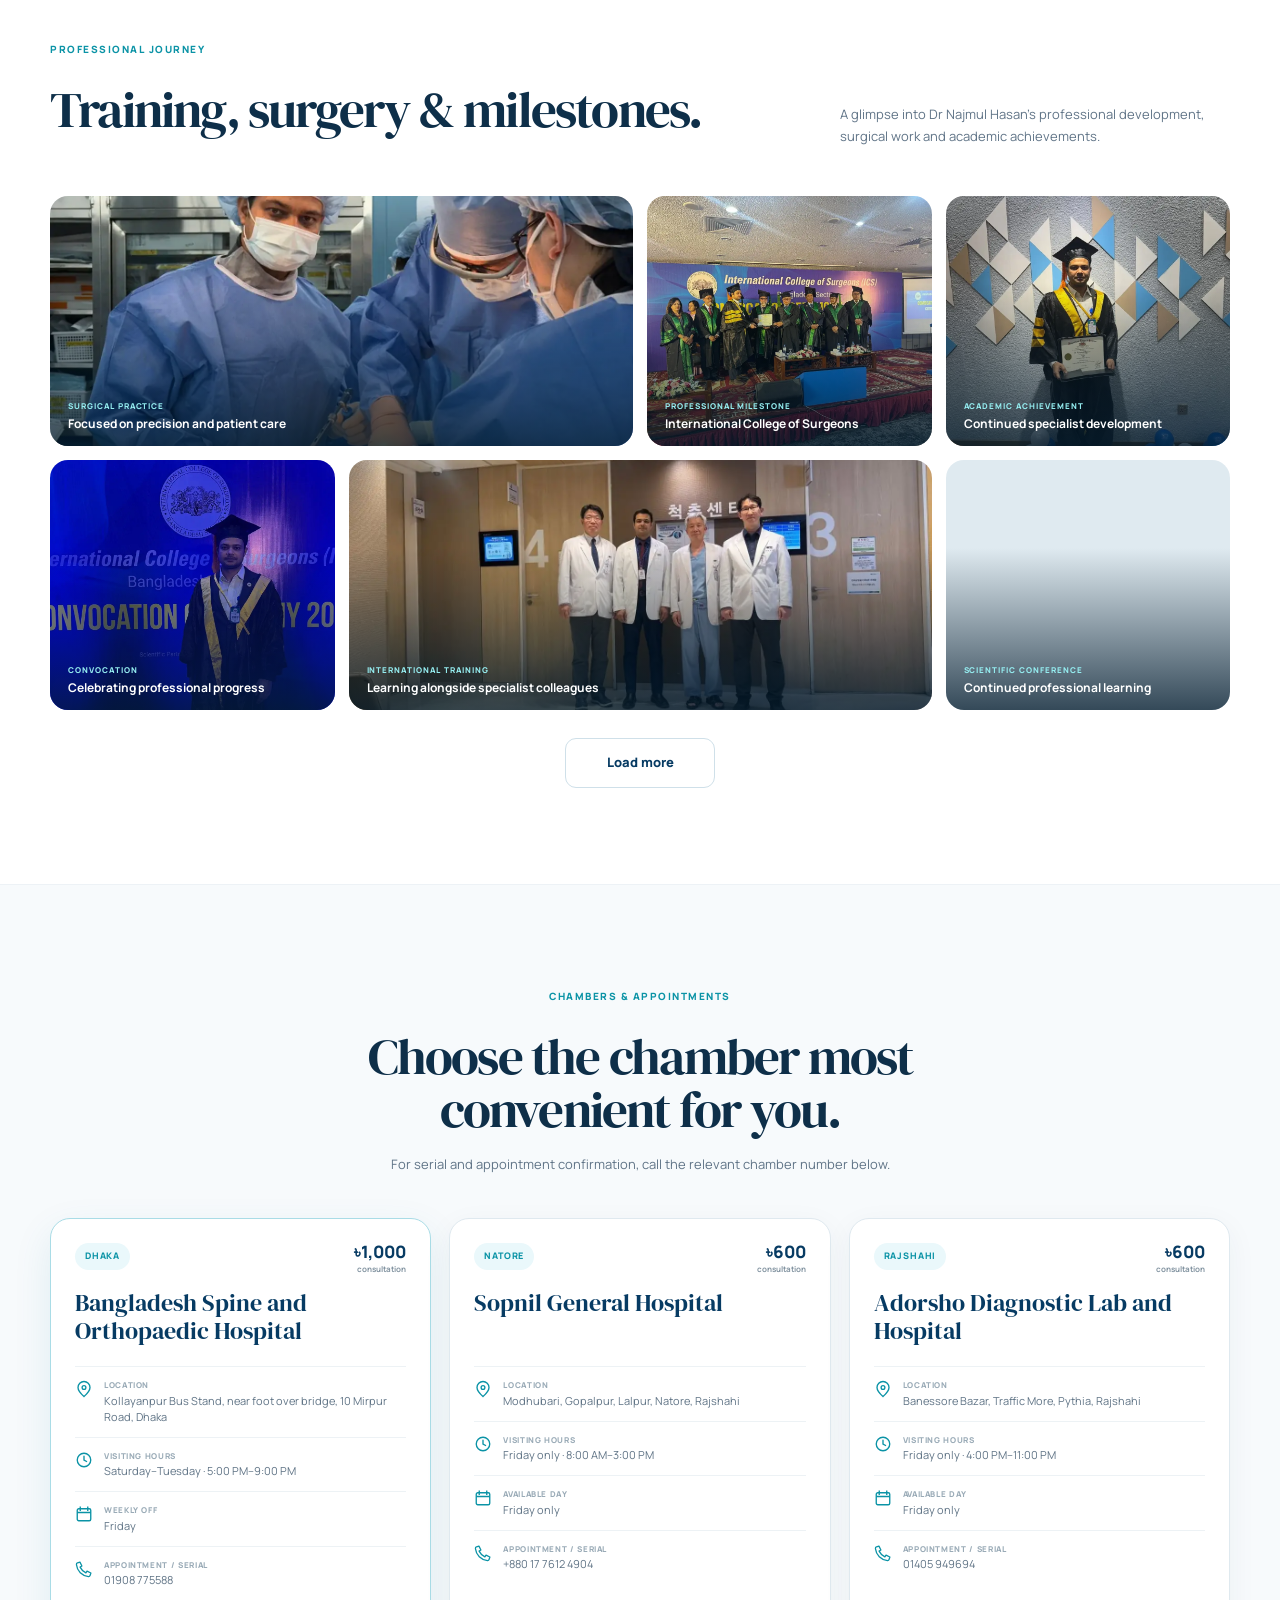
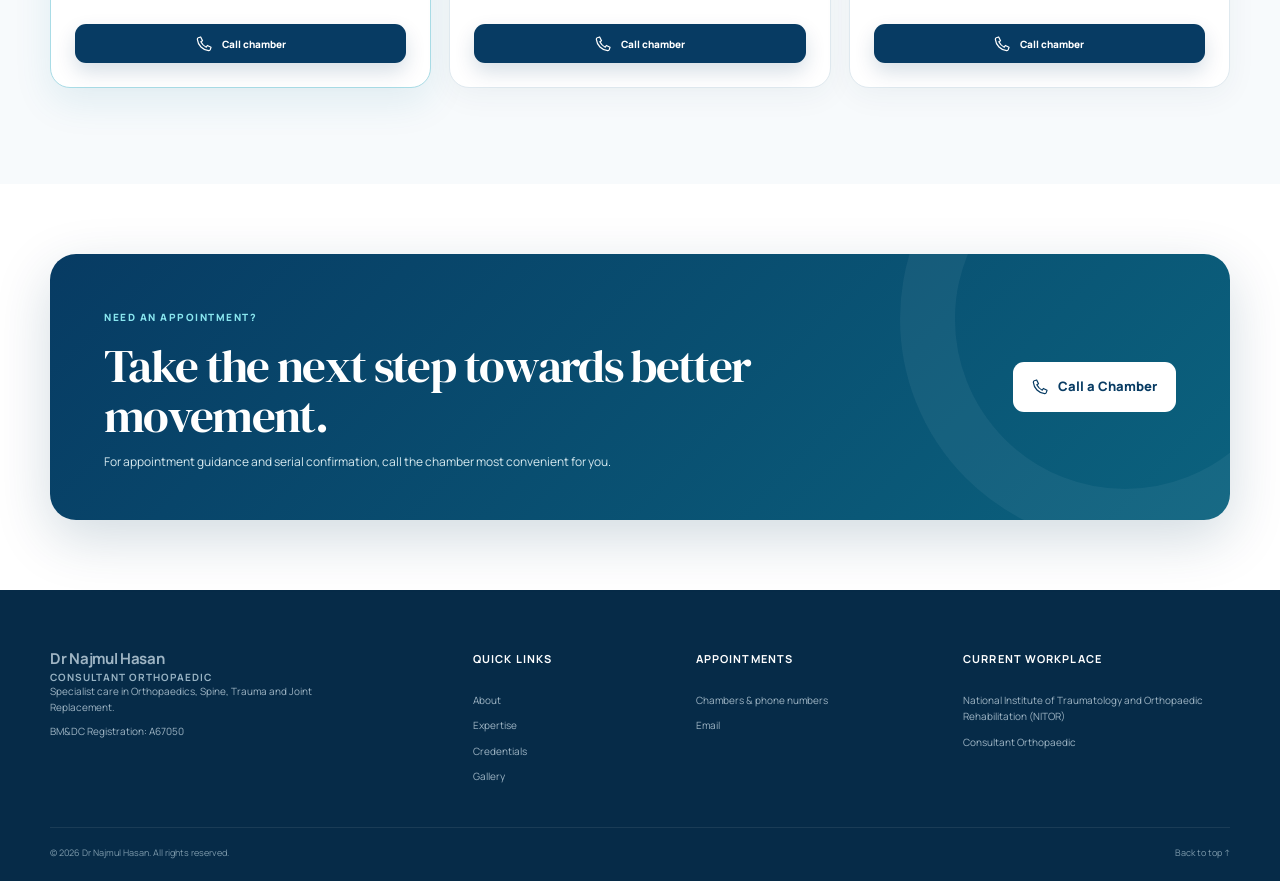
==== commit 1dc89bd3: "Add files via upload home page updates" ====
--- a/index.html
+++ b/index.html
@@ -205,6 +205,7 @@
 <span><svg aria-hidden="true"><use href="#i-check"></use></svg> Fellow AO Spine</span>
 <span><svg aria-hidden="true"><use href="#i-check"></use></svg> 10+ Years Experience</span>
 <span><svg aria-hidden="true"><use href="#i-check"></use></svg> 3 Chambers</span>
+<span class="hero-trust-qualifications"><svg aria-hidden="true"><use href="#i-check"></use></svg> MBBS, BCS, FCPS (Orthopaedic), FICS (Ortho), FACS (USA)</span>
 </div>
 </div>
 </div>
@@ -244,7 +245,7 @@
 <div class="container">
 <div class="section-heading centered reveal">
 <span class="section-kicker">Areas of expertise</span>
-<h2>Specialist orthopaedic care, from diagnosis to recovery.</h2>
+<h2>Specialist Orthopaedic and Spine Surgeon</h2>
 <p>Focused care for conditions affecting movement, stability and quality of life.</p>
 </div>
 <div class="expertise-grid">
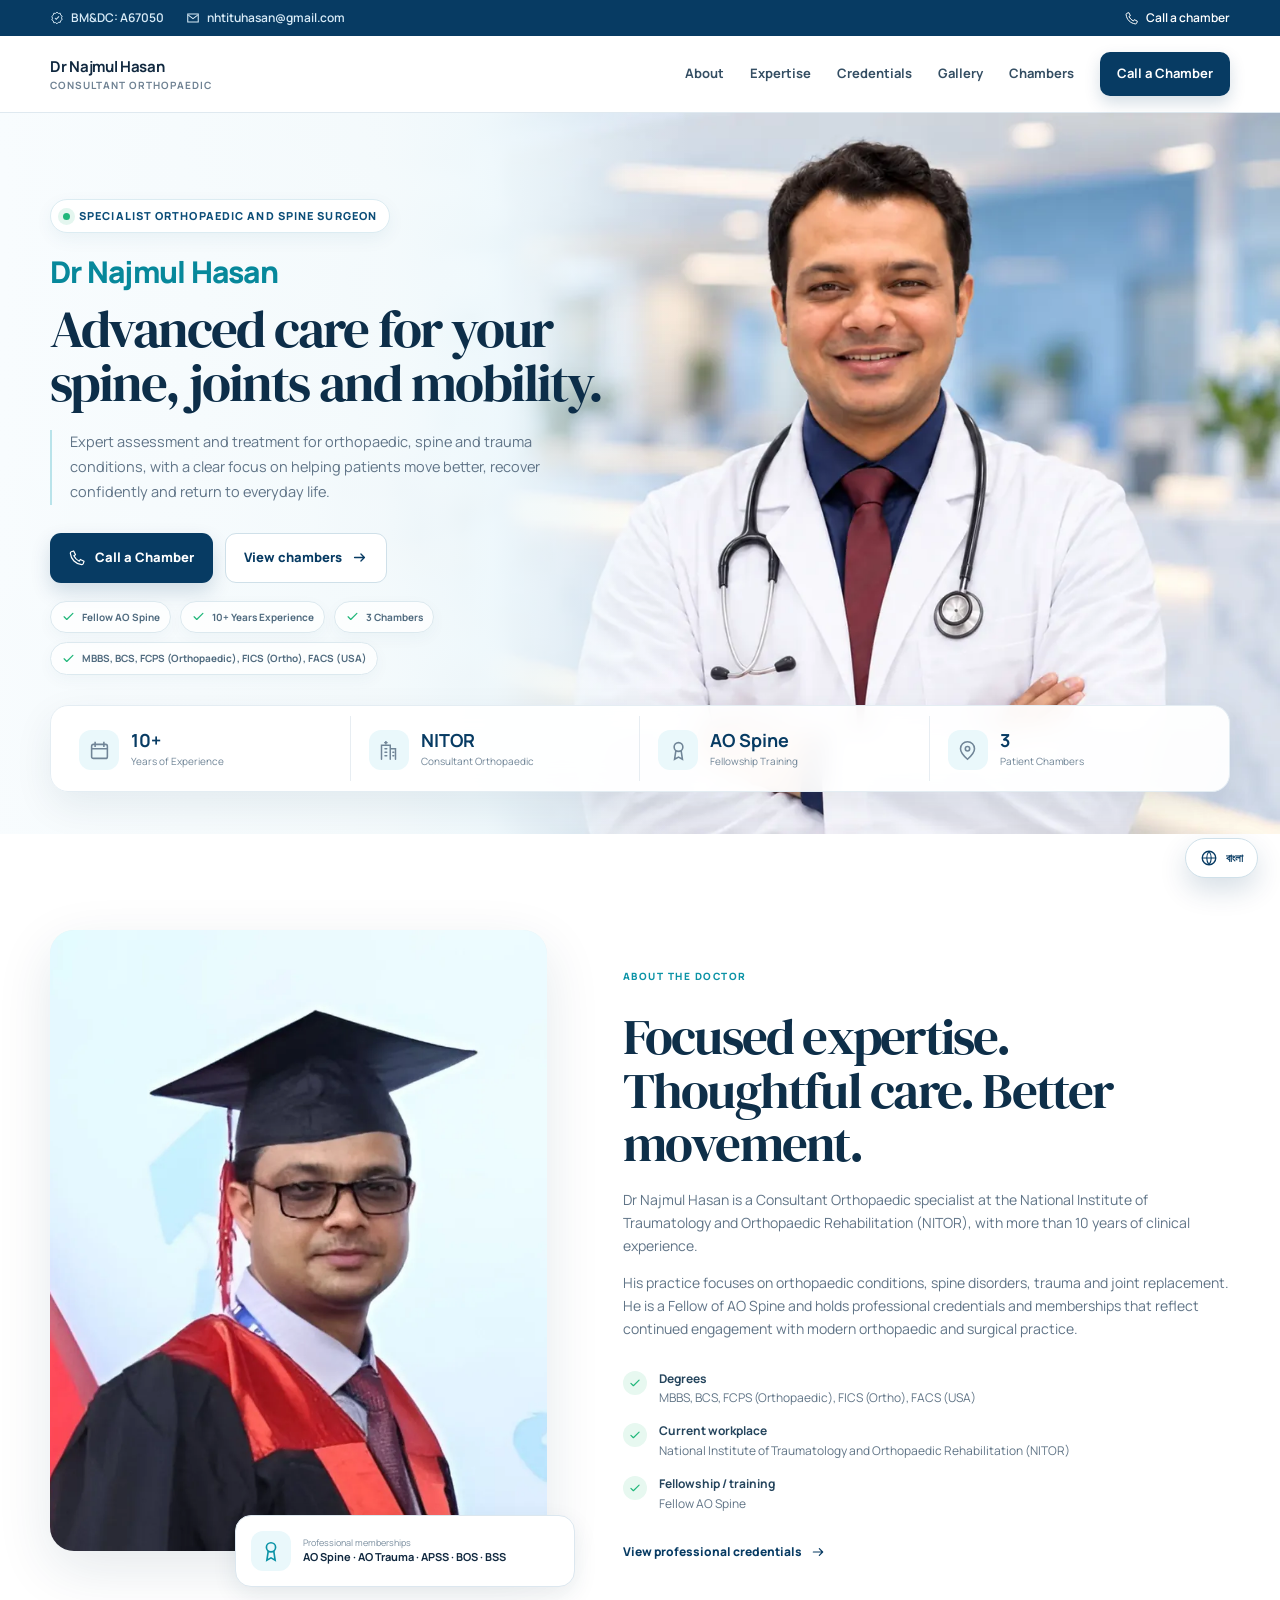
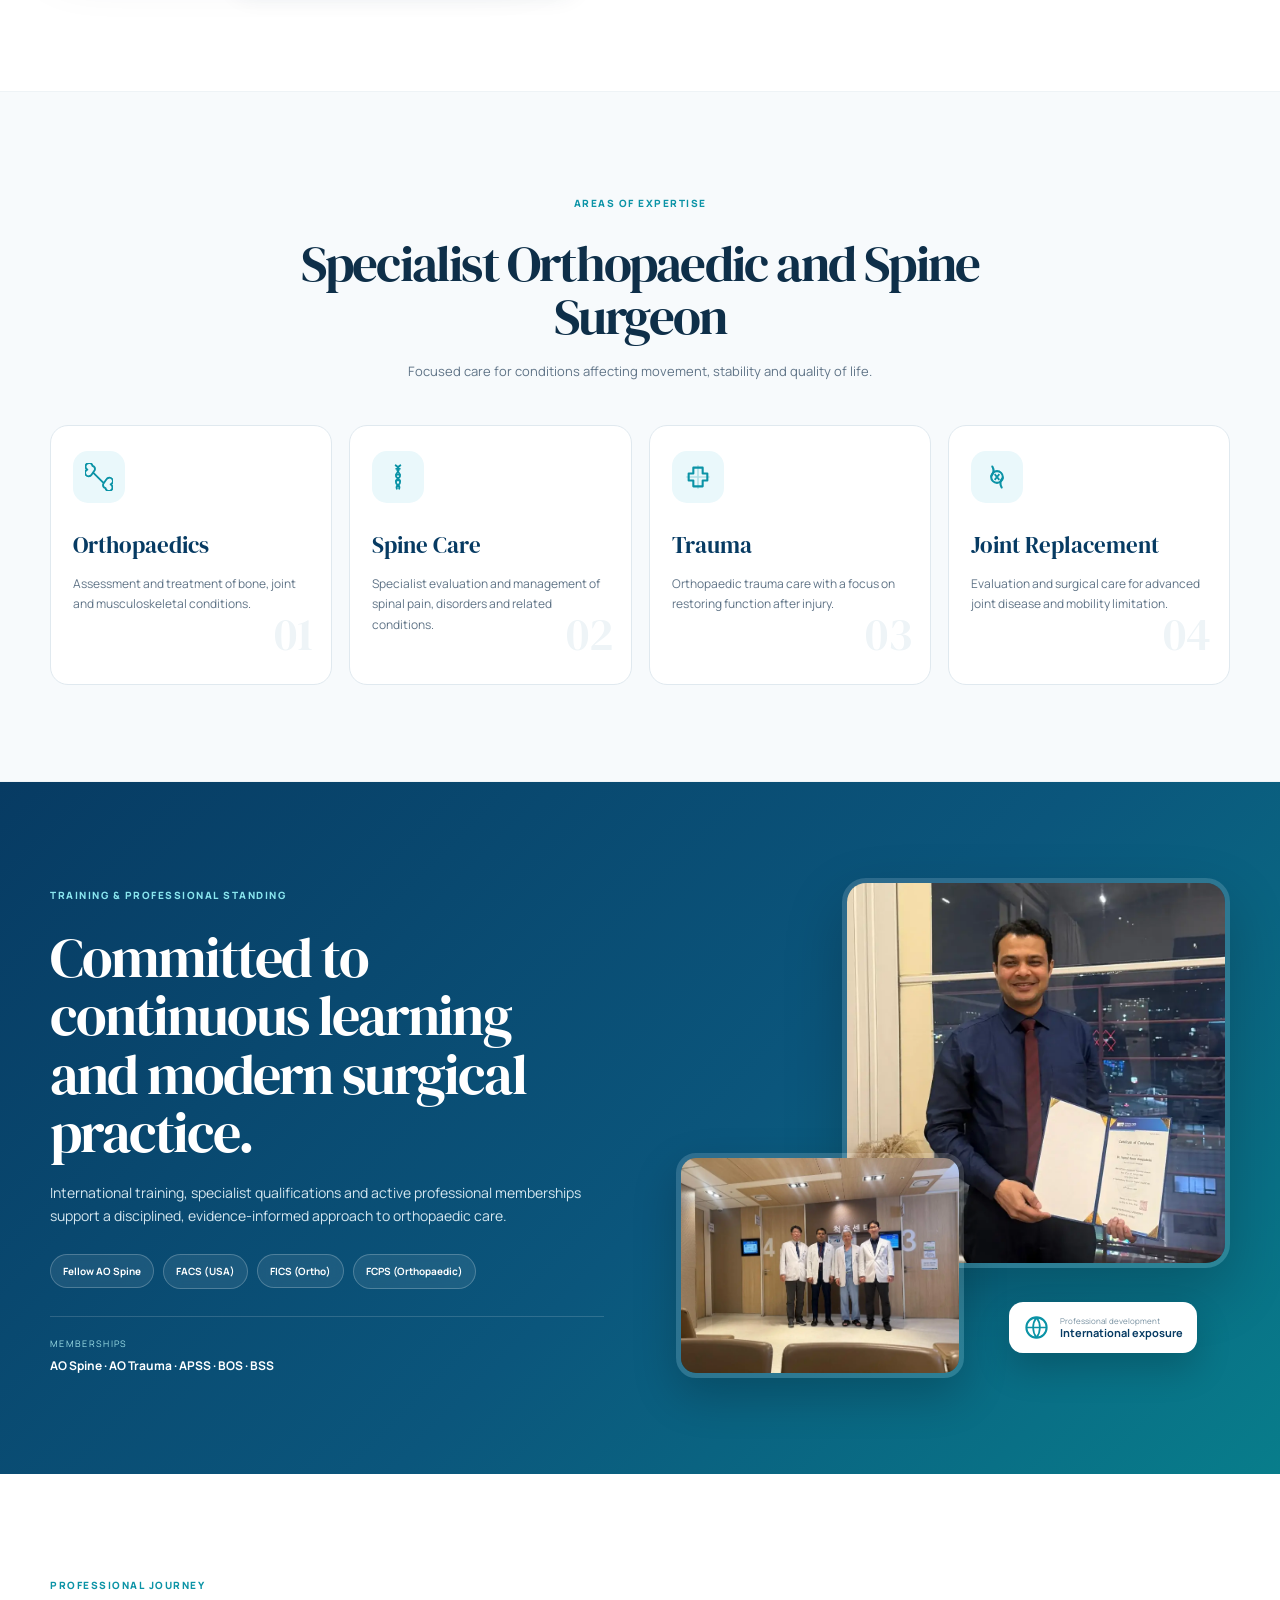
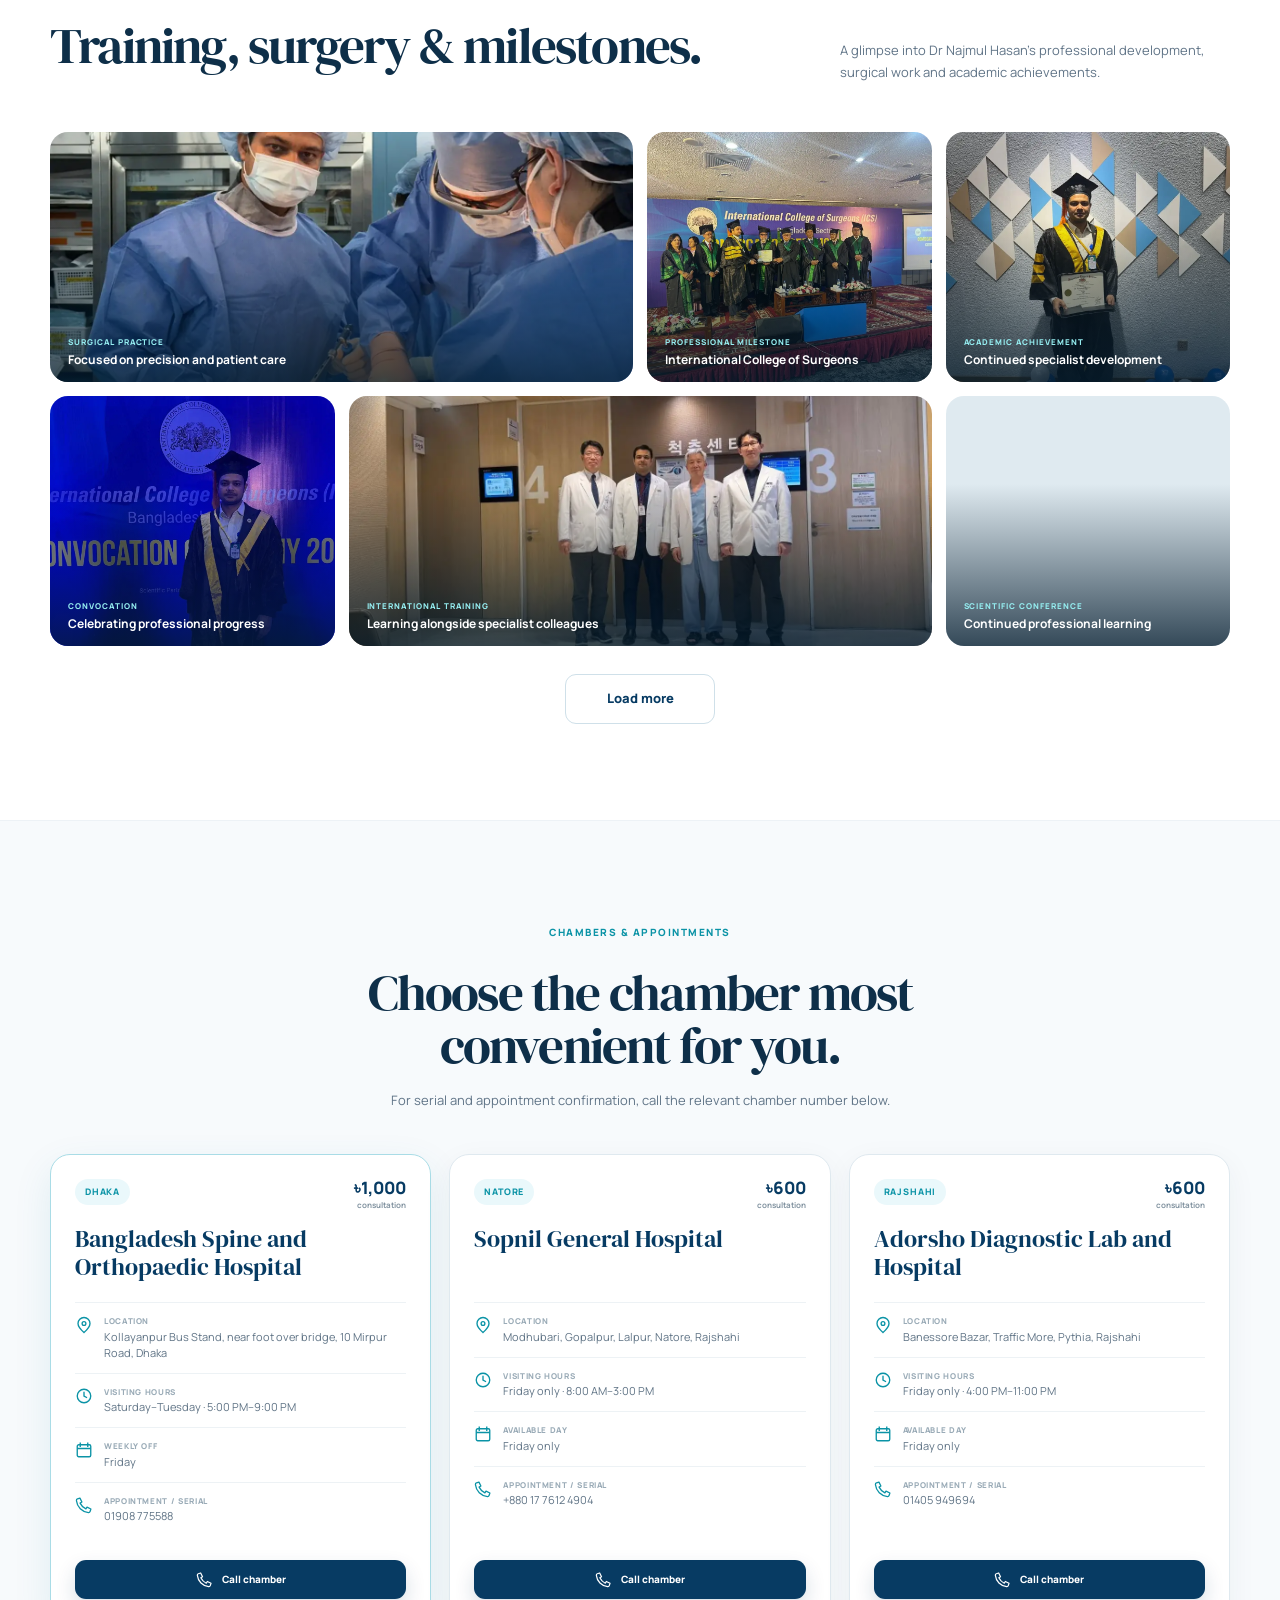
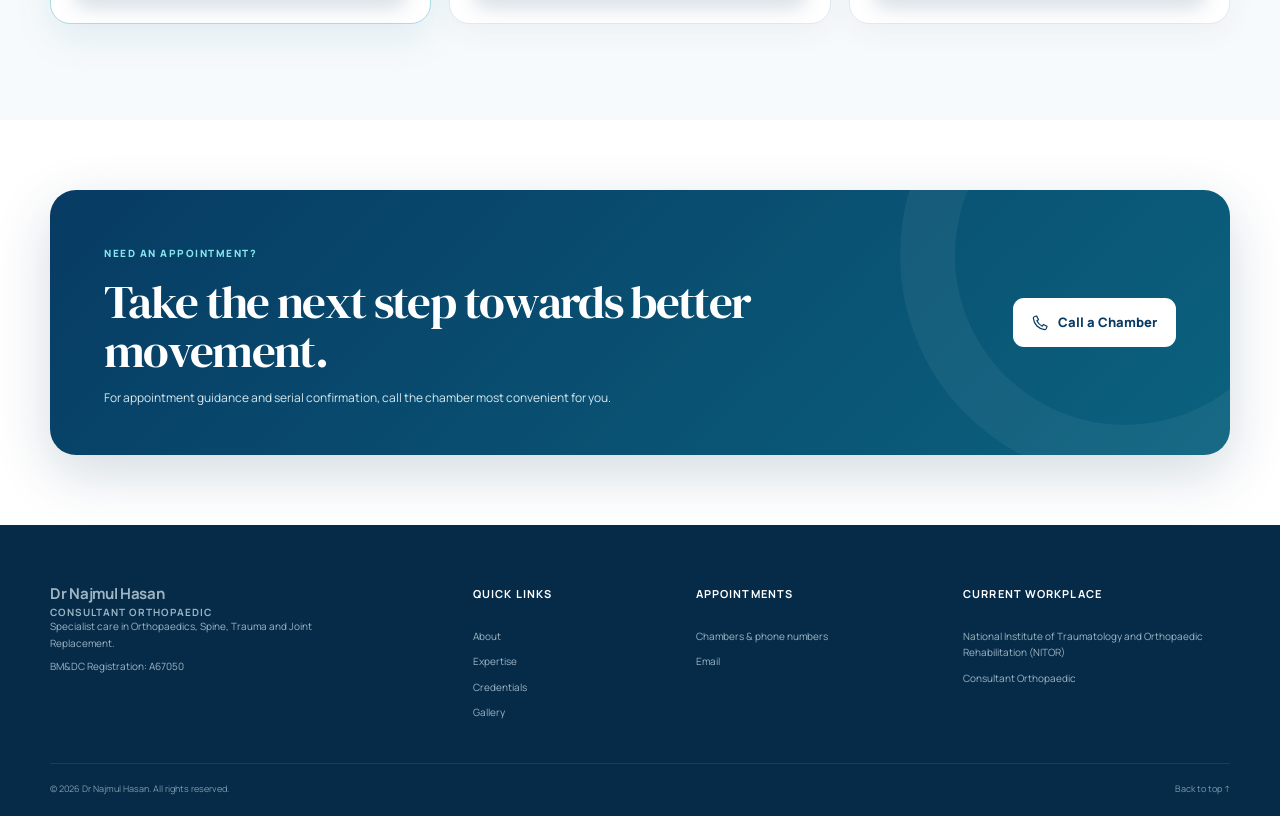
==== commit 78a9c731: "Update index.html" ====
--- a/index.html
+++ b/index.html
@@ -189,7 +189,7 @@
 <div class="hero-orb hero-orb-two"></div>
 <div class="container hero-grid">
 <div class="hero-copy reveal">
-<span class="eyebrow"><span class="dot"></span> Specialist Orthopaedic Care</span>
+<span class="eyebrow"><span class="dot"></span> Specialist Orthopaedic and Spine Surgeon</span>
 <h1><span class="hero-name-line">Dr Najmul Hasan </span><span class="hero-title-line">Advanced care for your spine, joints and mobility.</span></h1>
 <p class="hero-lead">Expert assessment and treatment for orthopaedic, spine and trauma conditions, with a clear focus on helping patients move better, recover confidently and return to everyday life.</p>
 <div class="hero-mobile-media" aria-hidden="true">
--- a/assets/style.css
+++ b/assets/style.css
@@ -543,3 +543,134 @@
 .gallery-lightbox-close:hover,.gallery-lightbox-nav:hover{background:rgba(255,255,255,.22)}
 body.gallery-lightbox-open{overflow:hidden}
 @media(max-width:760px){.gallery-lightbox{padding:16px}.gallery-lightbox-image{max-height:78vh}.gallery-lightbox-nav{width:42px;height:54px;font-size:34px}.gallery-lightbox-prev{left:8px}.gallery-lightbox-next{right:8px}.gallery-lightbox-close{top:10px;right:10px;width:42px;height:42px}.gallery-lightbox-caption{font-size:12px;padding-top:10px}}
+
+
+/* Hero qualification trust pill */
+.hero-trust .hero-trust-qualifications{max-width:100%;}
+@media (max-width:520px){
+  .hero-trust .hero-trust-qualifications{grid-column:1/-1;width:100%;}
+}
+
+/* v15: compact two-row hero trust layout on mobile */
+@media (max-width:520px){
+  .hero-trust{
+    display:grid;
+    grid-template-columns:repeat(12,minmax(0,1fr));
+    gap:7px;
+    align-items:stretch;
+  }
+  .hero-trust span{
+    width:100%;
+    min-width:0;
+    box-sizing:border-box;
+  }
+  .hero-trust span:nth-child(1){grid-column:span 6;}
+  .hero-trust span:nth-child(2){grid-column:span 6;}
+  .hero-trust span:nth-child(3){grid-column:span 4;}
+  .hero-trust .hero-trust-qualifications{
+    grid-column:span 8;
+    width:100%;
+    max-width:none;
+    padding:7px 8px;
+    font-size:7.8px;
+    line-height:1.25;
+  }
+  .hero-trust span:nth-child(3){padding-left:8px;padding-right:8px;}
+}
+
+/* Mobile trust pills refinement v16: keep 3 Chambers + qualifications on same row */
+@media (max-width:600px){
+  .hero-trust{
+    display:grid;
+    grid-template-columns:minmax(0,.68fr) minmax(0,1.32fr);
+    gap:7px 8px;
+    align-items:stretch;
+  }
+  .hero-trust span{
+    min-width:0;
+    width:auto;
+  }
+  .hero-trust span:nth-child(3){
+    grid-column:1;
+  }
+  .hero-trust span:nth-child(4),
+  .hero-trust span:last-child{
+    grid-column:2;
+    width:auto;
+  }
+  .hero-trust-qualifications{
+    font-size:8px;
+    line-height:1.35;
+    padding:7px 8px;
+  }
+}
+
+
+/* v17 hero hierarchy + mobile trust layout */
+.hero-name-line{
+  font-size:30px;
+  line-height:1.12;
+  color:#07889b;
+  letter-spacing:-.025em;
+  margin-bottom:13px;
+}
+.hero-title-line{
+  font-size:clamp(42px,4.15vw,58px);
+  line-height:1.02;
+}
+html[lang="bn"] .hero-name-line{
+  font-size:25px;
+  color:#07889b;
+}
+html[lang="bn"] .hero-title-line{
+  font-size:clamp(39px,4vw,54px);
+}
+
+@media (max-width:1050px){
+  .hero-name-line{font-size:27px}
+  .hero-title-line{font-size:clamp(40px,4.7vw,52px)}
+}
+
+@media (max-width:820px){
+  .hero-name-line{font-size:25px}
+  .hero-title-line{font-size:clamp(38px,6.8vw,49px)}
+}
+
+@media (max-width:600px){
+  .hero-name-line{
+    font-size:23px;
+    line-height:1.15;
+    margin-bottom:11px;
+  }
+  .hero-title-line{
+    font-size:34px;
+    line-height:1.04;
+  }
+  html[lang="bn"] .hero-name-line{font-size:20px}
+  html[lang="bn"] .hero-title-line{font-size:31px;line-height:1.18}
+
+  /* First two trust points stack full-width; bottom two share one row. */
+  .hero-trust{
+    display:grid;
+    grid-template-columns:minmax(0,.64fr) minmax(0,1.36fr);
+    gap:7px 8px;
+    align-items:stretch;
+  }
+  .hero-trust span{
+    min-width:0;
+    width:100%;
+    box-sizing:border-box;
+  }
+  .hero-trust span:nth-child(1){grid-column:1/-1}
+  .hero-trust span:nth-child(2){grid-column:1/-1}
+  .hero-trust span:nth-child(3){grid-column:1}
+  .hero-trust span:nth-child(4),
+  .hero-trust span:last-child{grid-column:2}
+  .hero-trust-qualifications{
+    width:100%;
+    max-width:none;
+    font-size:7.8px;
+    line-height:1.25;
+    padding:7px 8px;
+  }
+}
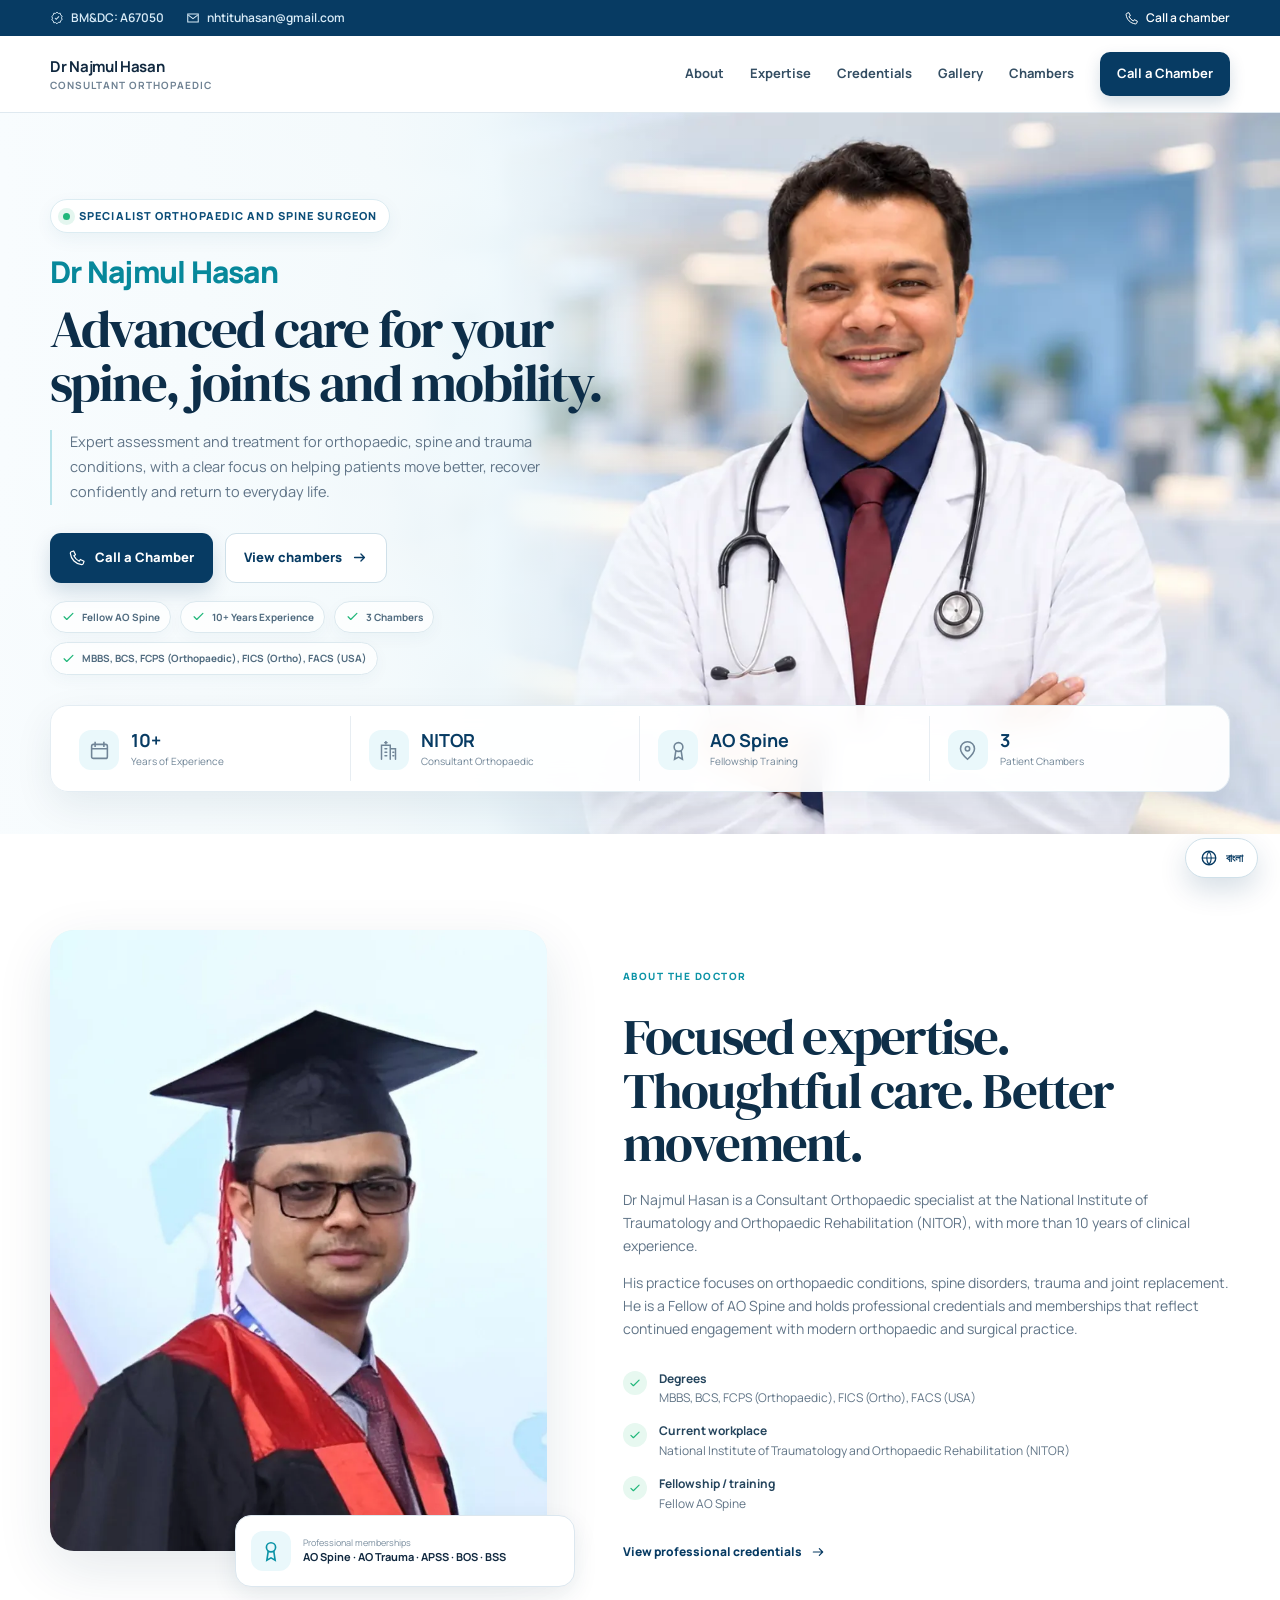
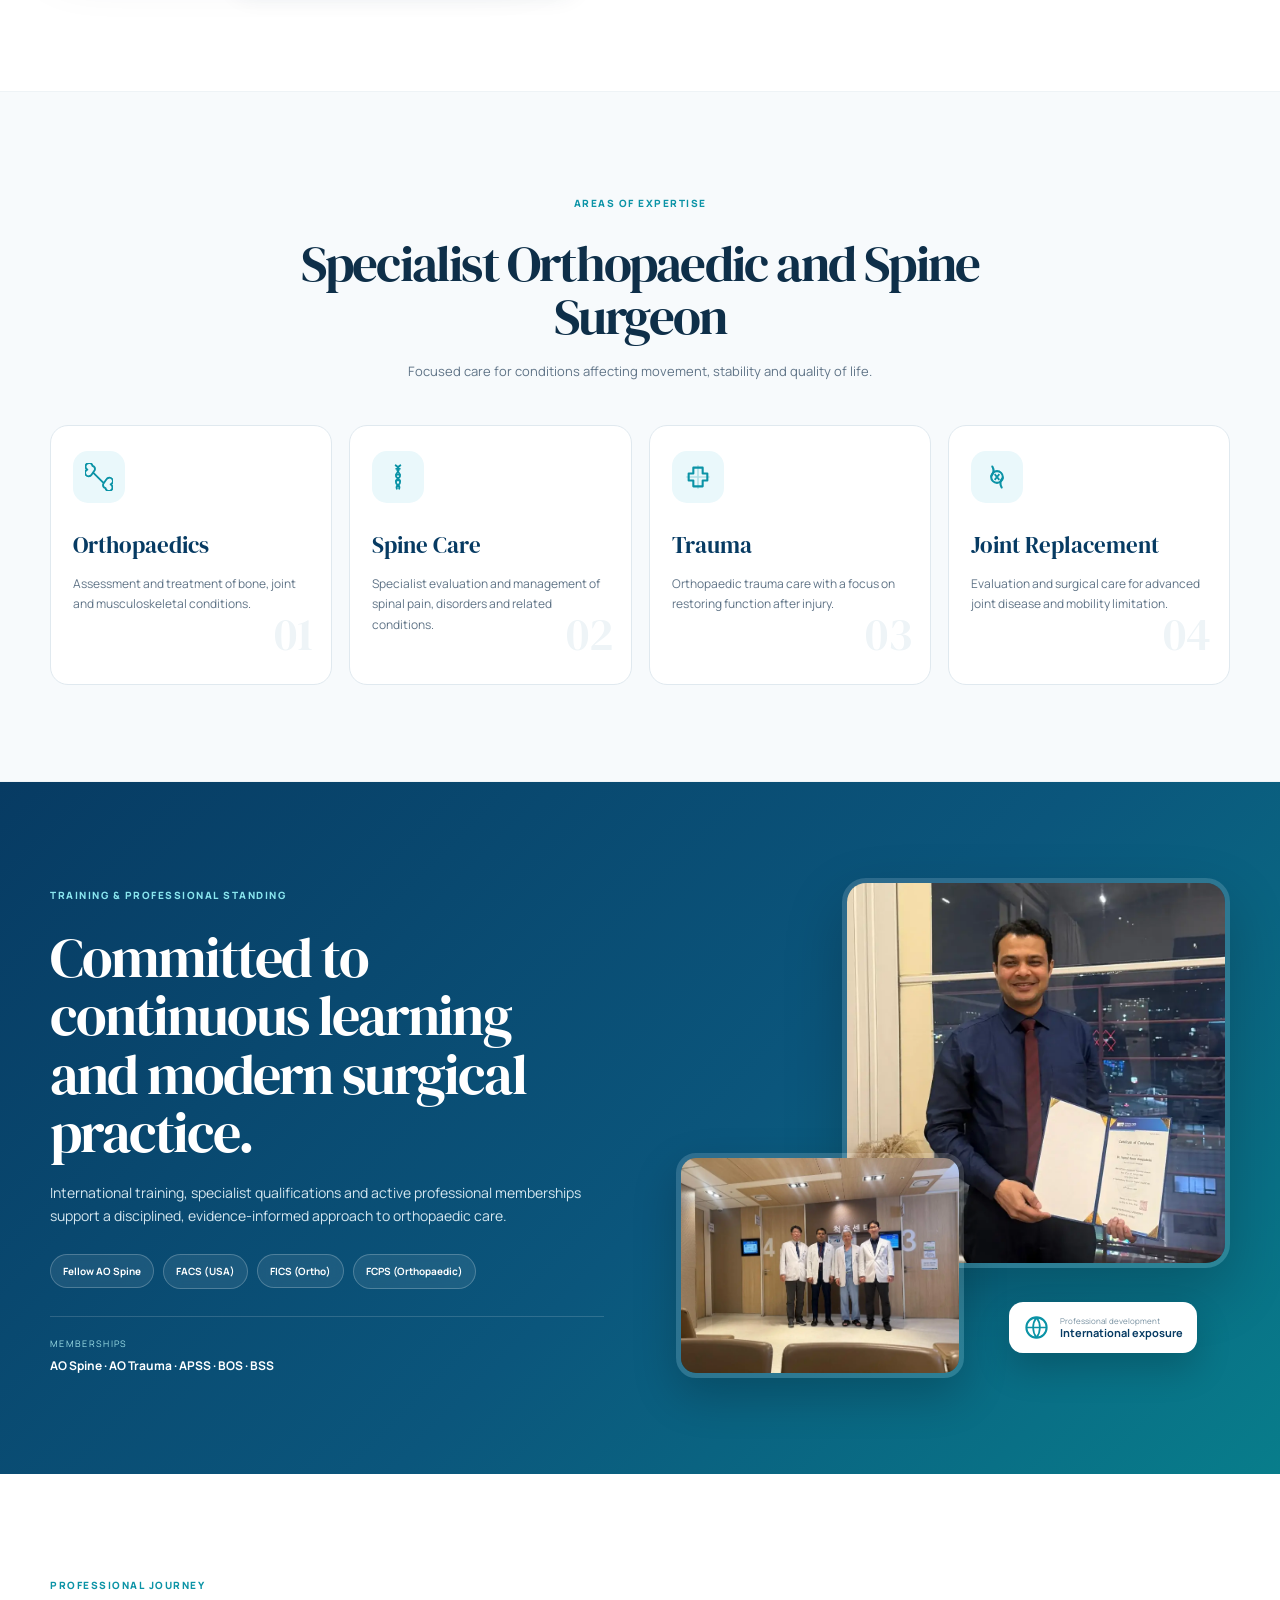
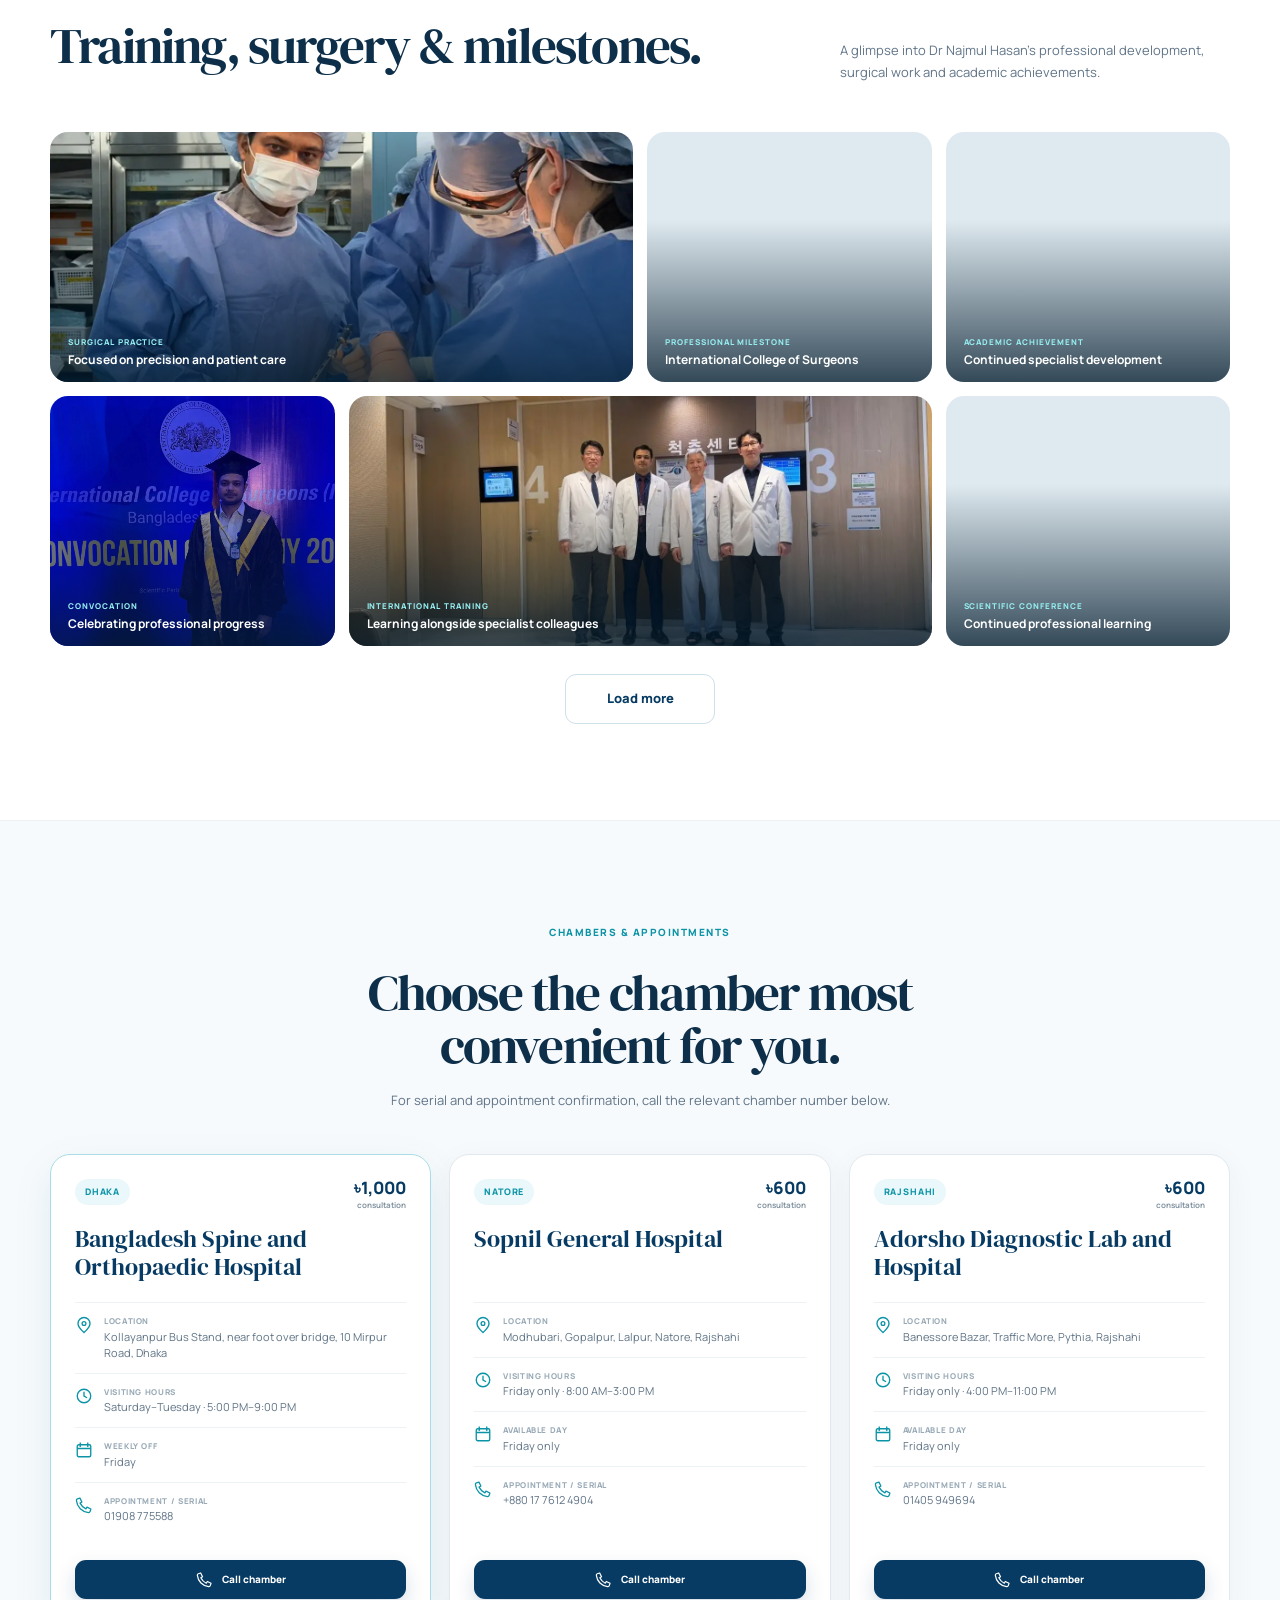
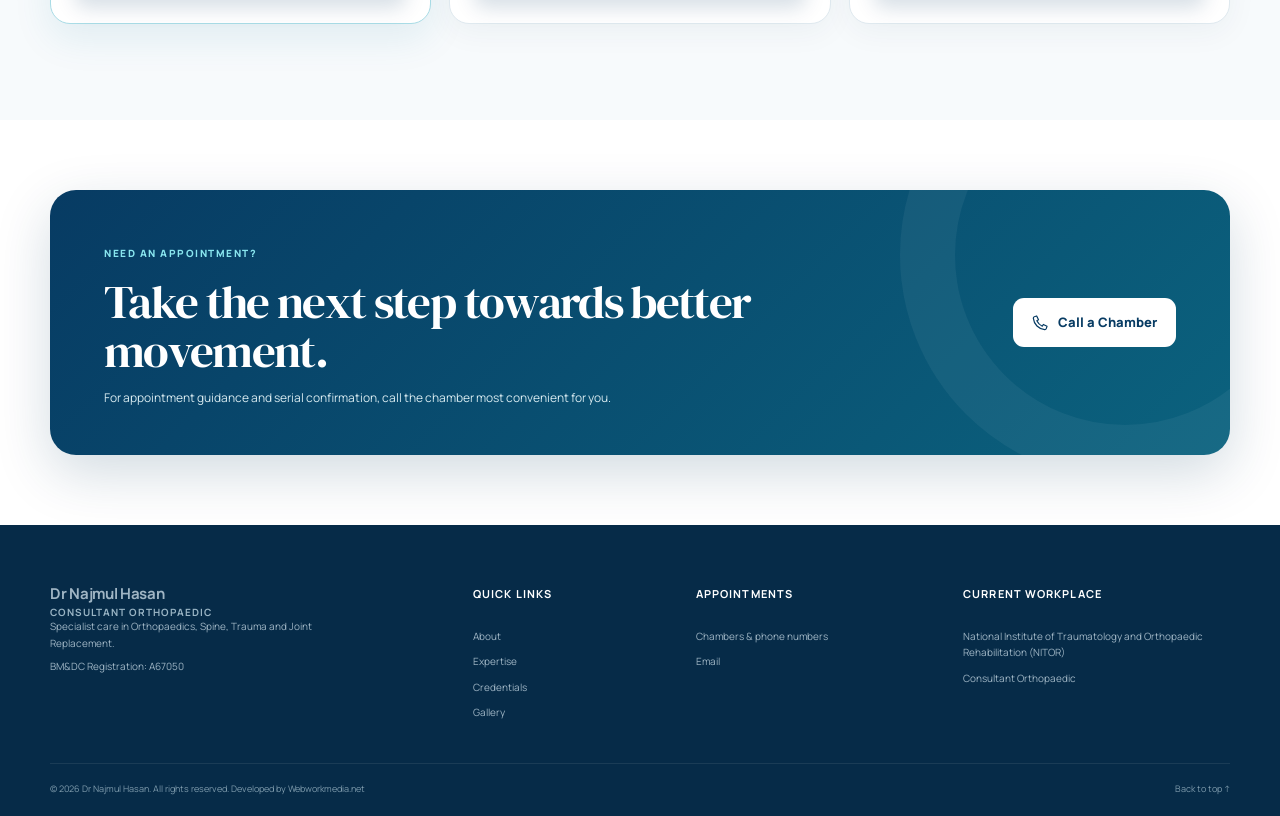
==== commit 2bc64585: "Update index.html" ====
--- a/index.html
+++ b/index.html
@@ -383,7 +383,7 @@
 <div><h4>Appointments</h4><a href="#chambers">Chambers &amp; phone numbers</a><a href="mailto:nhtituhasan@gmail.com">Email</a></div>
 <div><h4>Current workplace</h4><p>National Institute of Traumatology and Orthopaedic Rehabilitation (NITOR)</p><span>Consultant Orthopaedic</span></div>
 </div>
-<div class="container footer-bottom"><span>© <span id="year"></span> Dr Najmul Hasan. All rights reserved.</span><a href="#home">Back to top ↑</a></div>
+<div class="container footer-bottom"><span>© <span id="year"></span> Dr Najmul Hasan. All rights reserved. Developed by Webworkmedia.net</span><a href="#home">Back to top ↑</a></div>
 </footer>
 <button aria-label="Translate key information to Bangla" aria-pressed="false" class="floating-translate" type="button"><svg aria-hidden="true"><use href="#i-globe"></use></svg><span>বাংলা</span></button>
 <svg aria-hidden="true" class="svg-sprite" height="0" width="0">
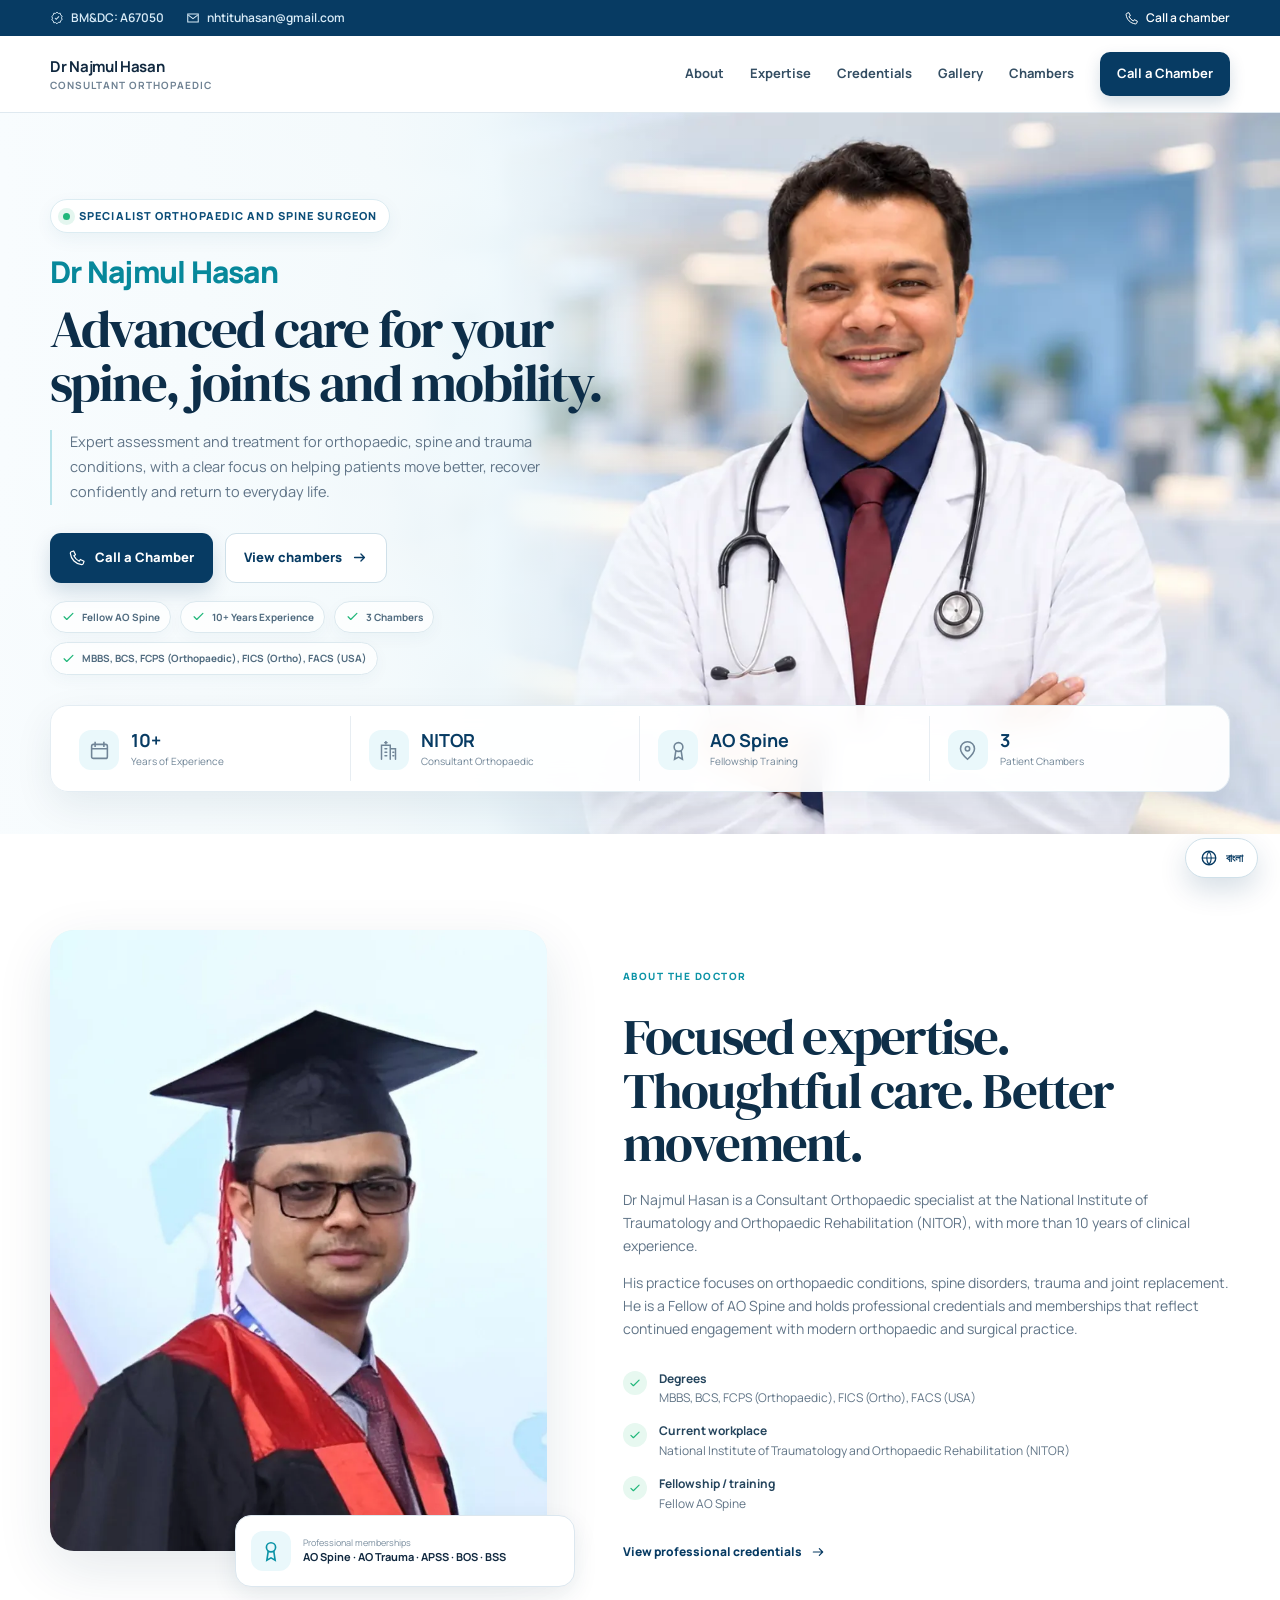
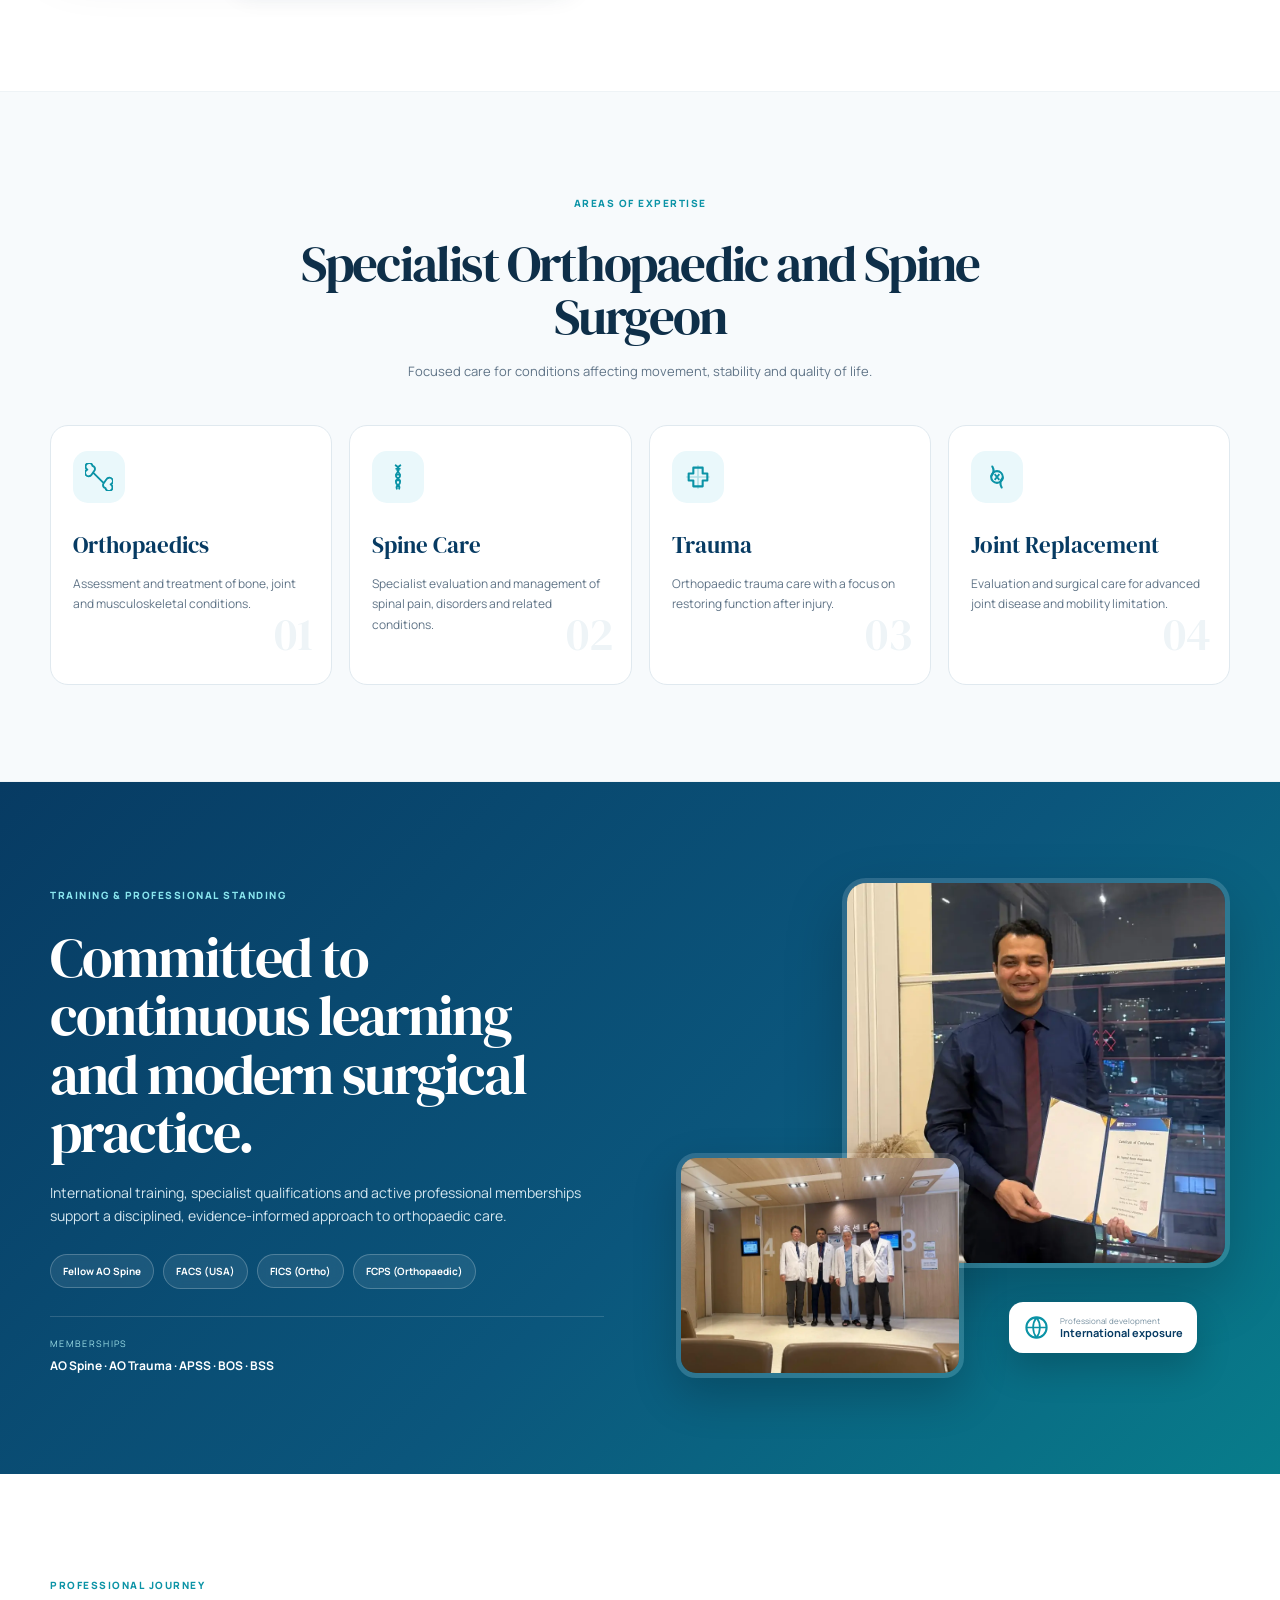
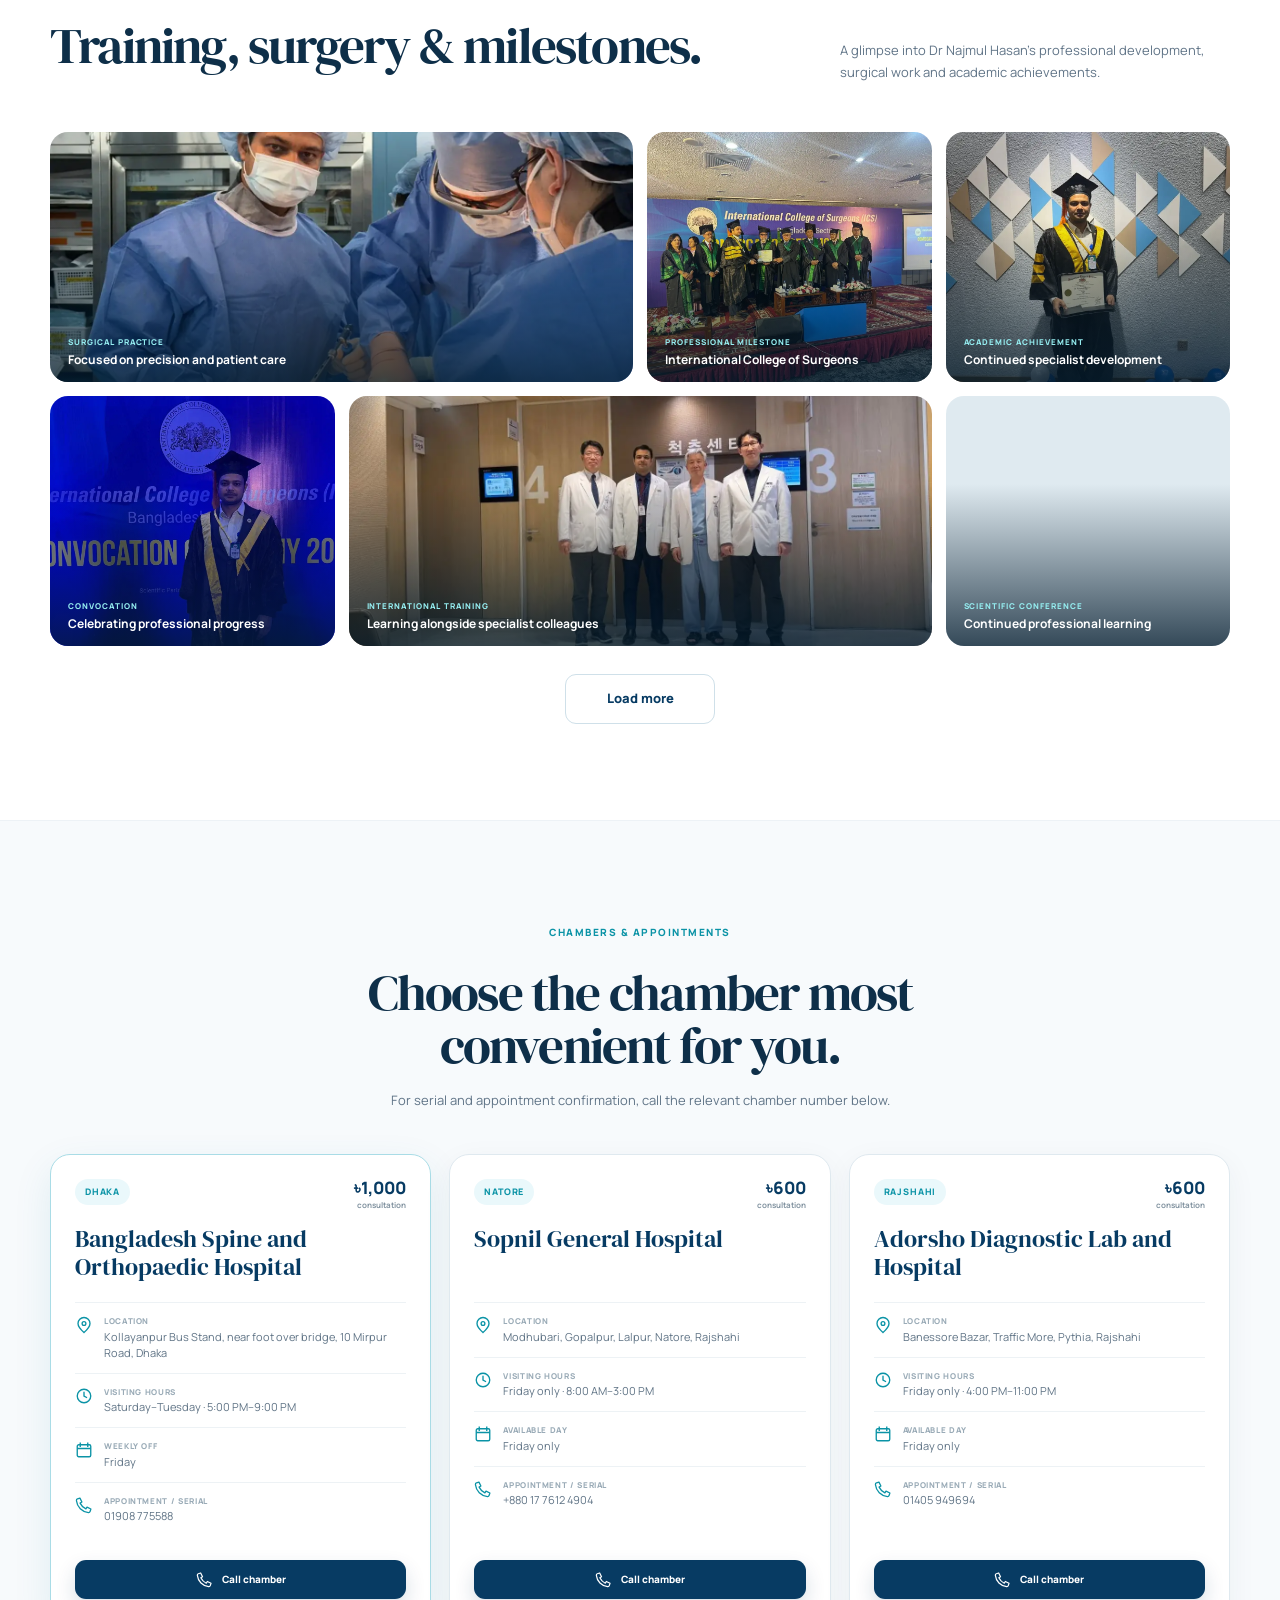
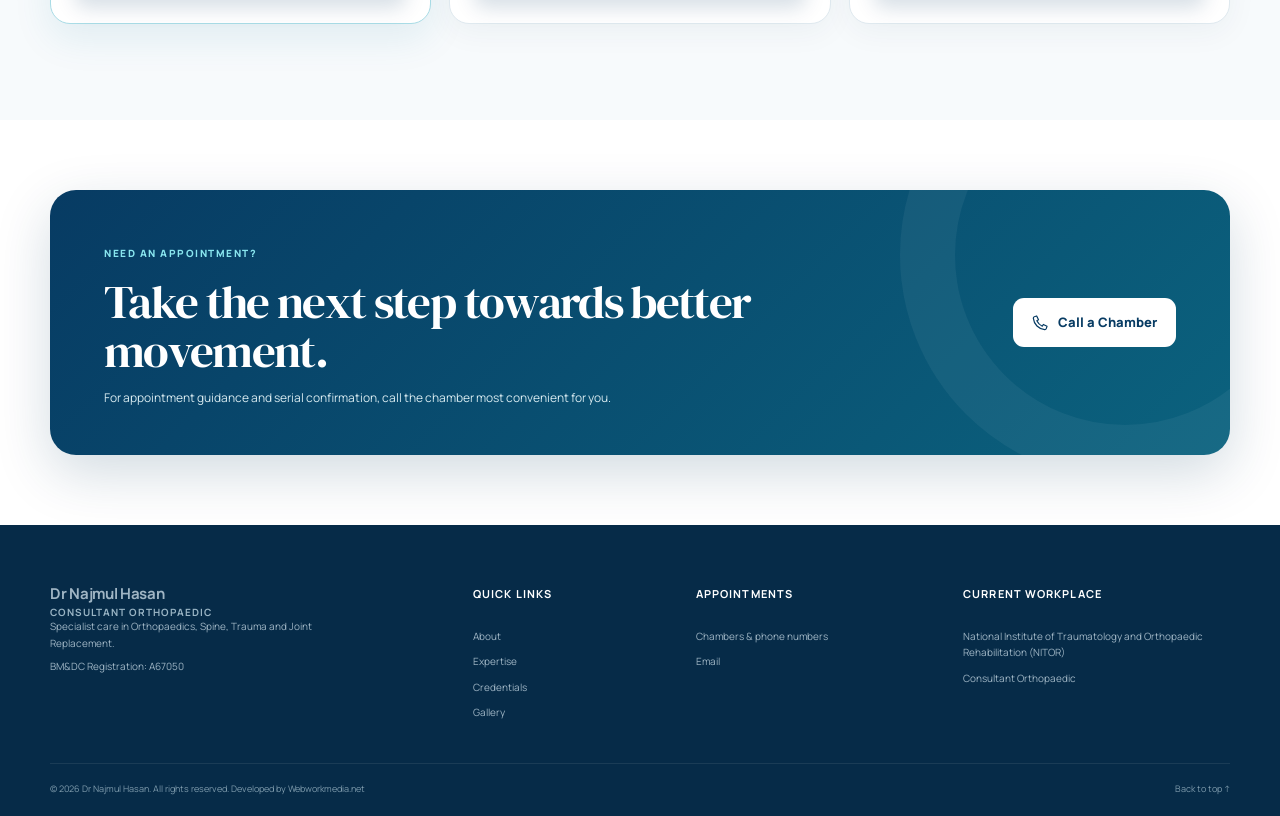
==== commit 9cecde72: "Update index.html" ====
--- a/index.html
+++ b/index.html
@@ -383,7 +383,7 @@
 <div><h4>Appointments</h4><a href="#chambers">Chambers &amp; phone numbers</a><a href="mailto:nhtituhasan@gmail.com">Email</a></div>
 <div><h4>Current workplace</h4><p>National Institute of Traumatology and Orthopaedic Rehabilitation (NITOR)</p><span>Consultant Orthopaedic</span></div>
 </div>
-<div class="container footer-bottom"><span>© <span id="year"></span> Dr Najmul Hasan. All rights reserved. Developed by Webworkmedia.net</span><a href="#home">Back to top ↑</a></div>
+<div class="container footer-bottom"><span>© <span id="year"></span> Dr Najmul Hasan. All rights reserved. Developed by <a href="https://webworkmedia.net" target="_blank" rel="noopener noreferrer">Webworkmedia.net</a></span><a href="#home">Back to top ↑</a></div>
 </footer>
 <button aria-label="Translate key information to Bangla" aria-pressed="false" class="floating-translate" type="button"><svg aria-hidden="true"><use href="#i-globe"></use></svg><span>বাংলা</span></button>
 <svg aria-hidden="true" class="svg-sprite" height="0" width="0">
